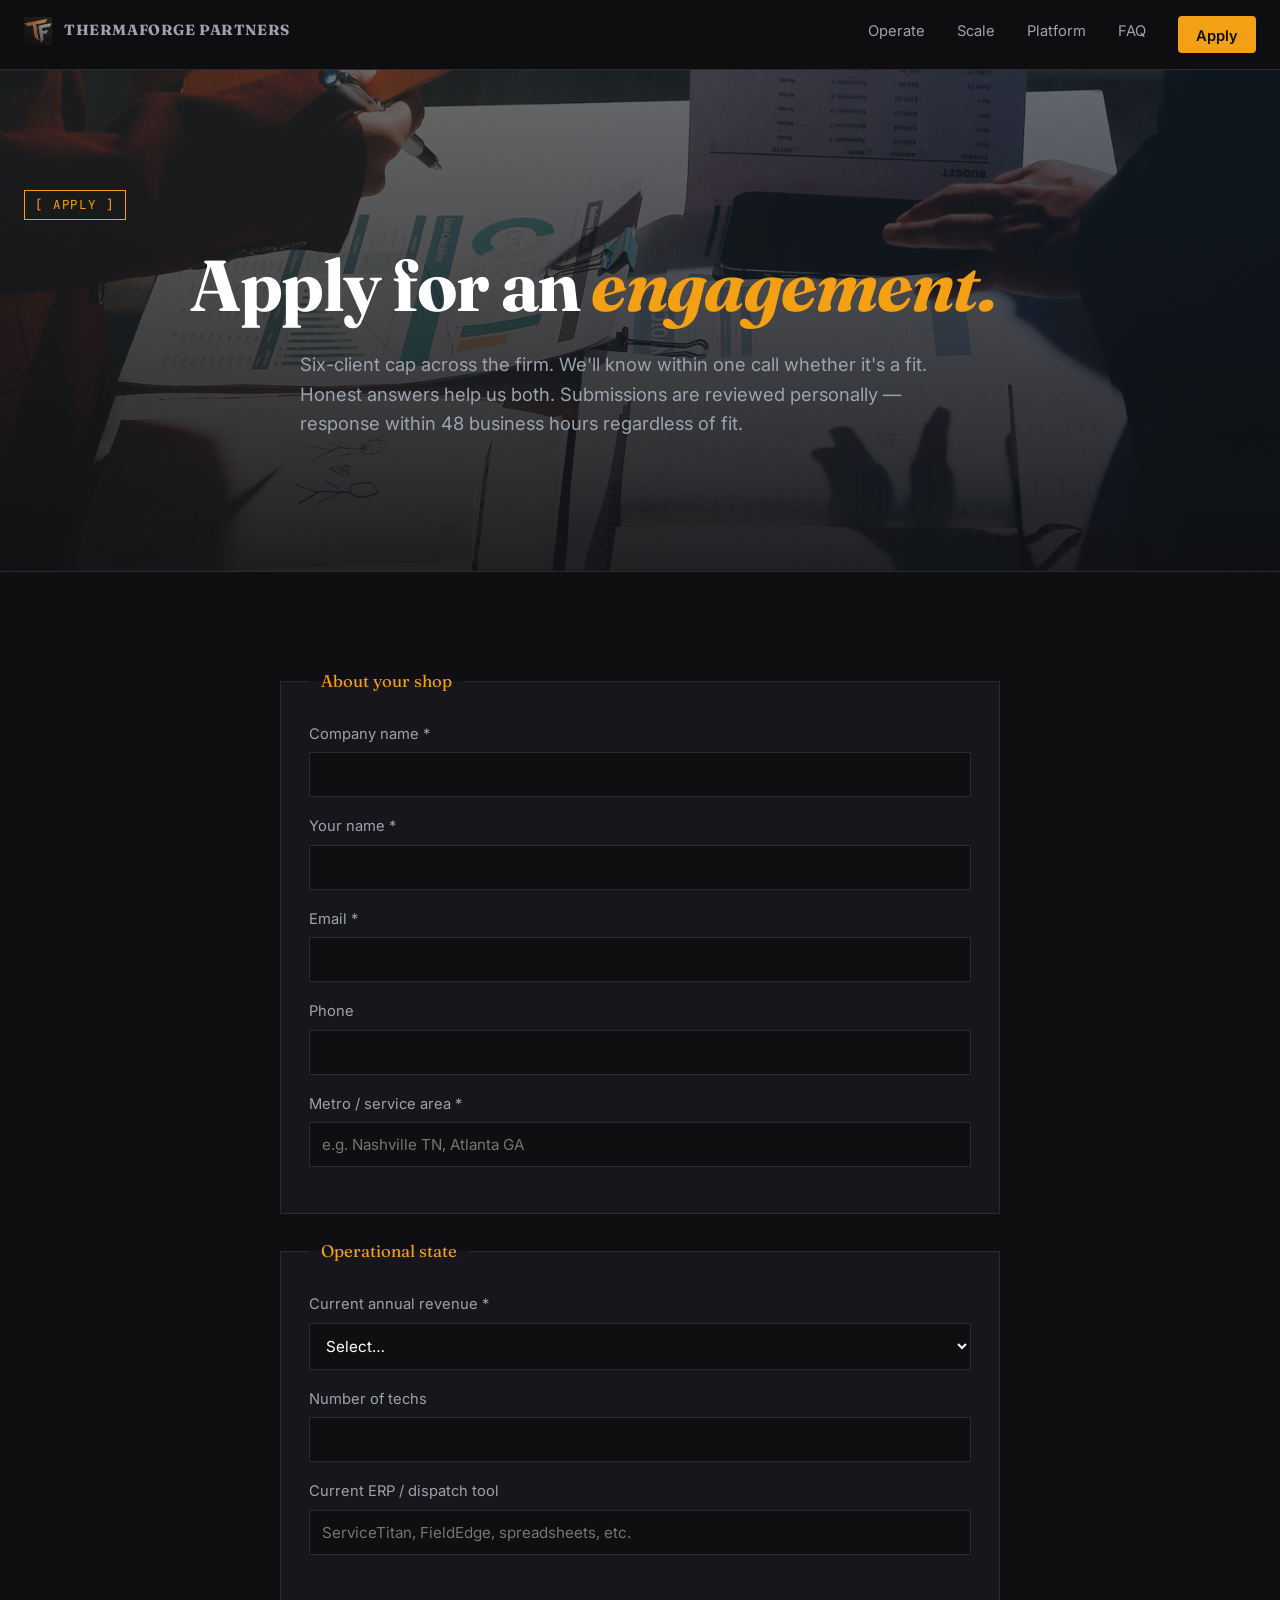
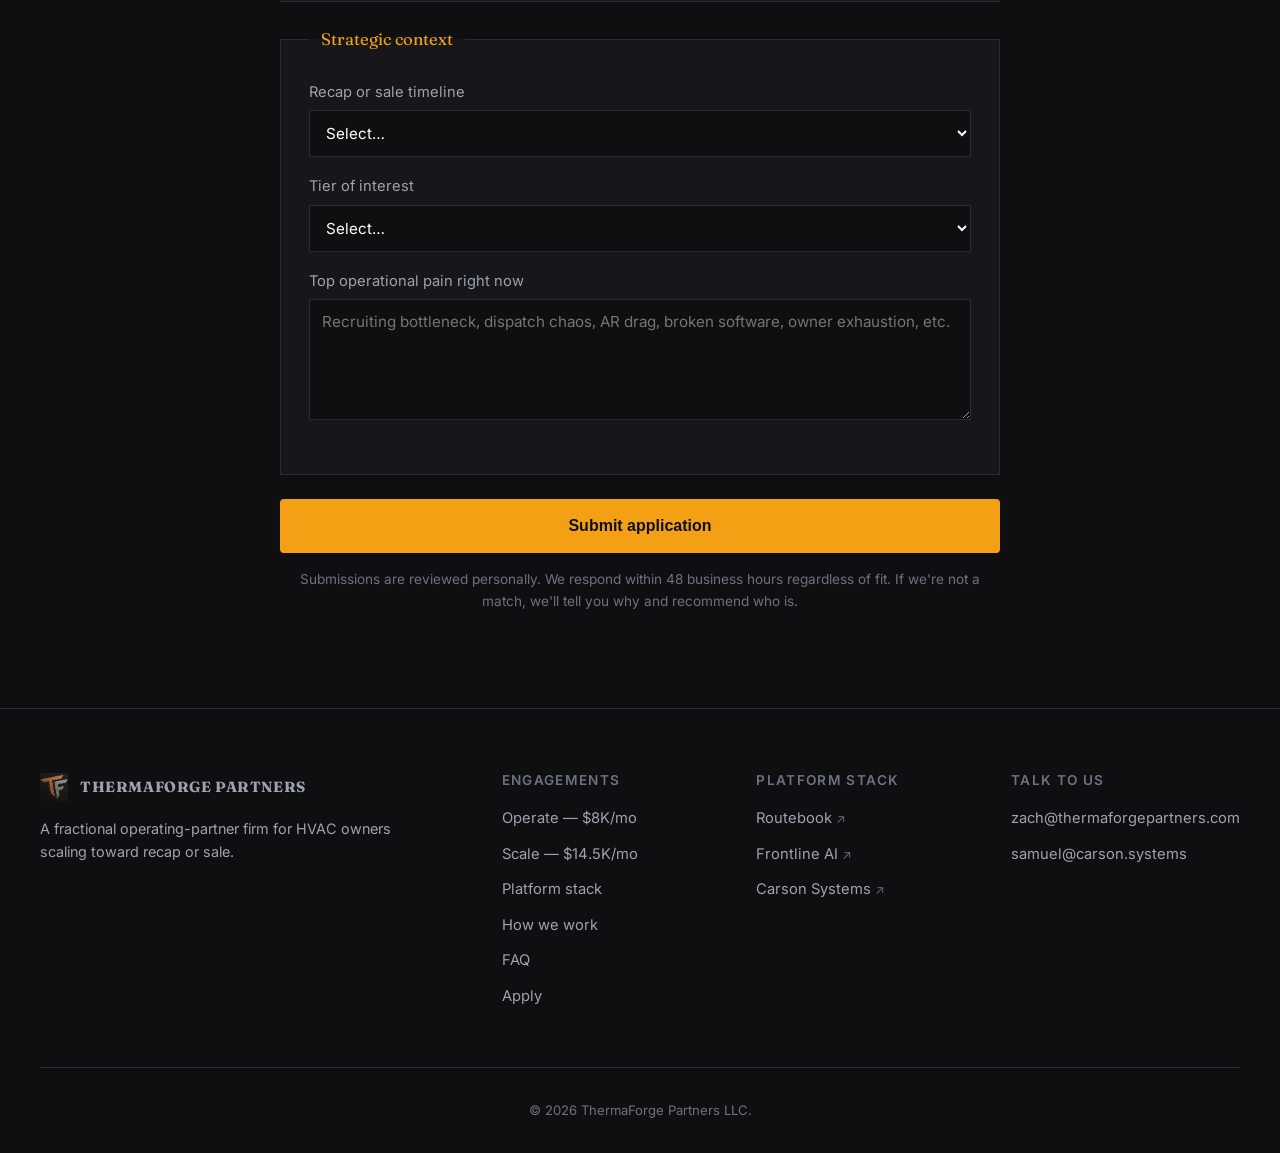
==== apply.html @ d718902b "thermaforge: full site rebuild — multi-page architecture, hero crossfade, qualification intake Conso" ====
<!DOCTYPE html>
<html lang="en">
<head>
<meta charset="UTF-8" />
<meta name="viewport" content="width=device-width, initial-scale=1.0" />
<title>Apply — ThermaForge Partners</title>
<meta name="description" content="Apply for a ThermaForge engagement. Six-client cap. Reviewed personally. Response within 48 business hours regardless of fit." />
<link rel="icon" href="/assets/tf-monogram.png" type="image/png" />
<link rel="preconnect" href="https://fonts.googleapis.com" />
<link rel="preconnect" href="https://fonts.gstatic.com" crossorigin />
<link rel="stylesheet" href="https://fonts.googleapis.com/css2?family=Fraunces:ital,wght@0,400;0,600;0,700;1,400;1,700&family=Inter:wght@400;500;600;700&family=JetBrains+Mono:wght@400;500&display=swap" />
<link rel="stylesheet" href="/styles.css" />
</head>
<body>

<nav class="tf-nav">
  <a href="/" class="tf-nav-logo"><img src="/assets/tf-monogram.png" alt="" /><span>THERMAFORGE PARTNERS</span></a>
  <a href="/operate">Operate</a>
  <a href="/scale">Scale</a>
  <a href="/platform">Platform</a>
  <a href="/#faq">FAQ</a>
  <a href="/apply" class="tf-nav-cta">Apply</a>
</nav>

<section class="tf-tier-hero" style="background-image: url('/assets/photos/timeline-financials.jpg');">
  <span class="tf-eyebrow">[ APPLY ]</span>
  <h1>Apply for an <em>engagement.</em></h1>
  <p class="tf-tier-subhead">
    Six-client cap across the firm. We'll know within one call whether it's a fit. Honest answers help us both. Submissions are reviewed personally — response within 48 business hours regardless of fit.
  </p>
</section>

<section class="tf-section">
  <div class="tf-container">

    <form name="engagement-application" method="POST" data-netlify="true" netlify-honeypot="bot-field" action="/thanks" class="tf-form">
      <input type="hidden" name="form-name" value="engagement-application" />
      <p class="hidden-honeypot"><label>Don't fill this out: <input name="bot-field" /></label></p>

      <fieldset>
        <legend>About your shop</legend>
        <label>Company name *
          <input type="text" name="company" required />
        </label>
        <label>Your name *
          <input type="text" name="name" required />
        </label>
        <label>Email *
          <input type="email" name="email" required />
        </label>
        <label>Phone
          <input type="tel" name="phone" />
        </label>
        <label>Metro / service area *
          <input type="text" name="metro" placeholder="e.g. Nashville TN, Atlanta GA" required />
        </label>
      </fieldset>

      <fieldset>
        <legend>Operational state</legend>
        <label>Current annual revenue *
          <select name="revenue" required>
            <option value="">Select…</option>
            <option>Under $3M</option>
            <option>$3M–$5M</option>
            <option>$5M–$10M</option>
            <option>$10M–$15M</option>
            <option>$15M–$25M</option>
            <option>$25M–$50M</option>
            <option>$50M+</option>
          </select>
        </label>
        <label>Number of techs
          <input type="number" name="techs" min="0" />
        </label>
        <label>Current ERP / dispatch tool
          <input type="text" name="current_erp" placeholder="ServiceTitan, FieldEdge, spreadsheets, etc." />
        </label>
      </fieldset>

      <fieldset>
        <legend>Strategic context</legend>
        <label>Recap or sale timeline
          <select name="recap_timeline">
            <option value="">Select…</option>
            <option>Actively in process</option>
            <option>Within 12 months</option>
            <option>12–24 months</option>
            <option>24–48 months</option>
            <option>48+ months / no plan</option>
            <option>Not considering</option>
          </select>
        </label>
        <label>Tier of interest
          <select name="tier">
            <option value="">Select…</option>
            <option>Operate ($8K/mo)</option>
            <option>Scale ($14.5K/mo)</option>
            <option>Not sure yet</option>
          </select>
        </label>
        <label>Top operational pain right now
          <textarea name="pain" rows="5" placeholder="Recruiting bottleneck, dispatch chaos, AR drag, broken software, owner exhaustion, etc."></textarea>
        </label>
      </fieldset>

      <button type="submit" class="tf-btn-primary">Submit application</button>
      <p class="form-disclaimer">
        Submissions are reviewed personally. We respond within 48 business hours regardless of fit. If we're not a match, we'll tell you why and recommend who is.
      </p>
    </form>

  </div>
</section>

<footer class="tf-footer">
  <div class="tf-footer-grid">
    <div class="tf-footer-brand">
      <a href="/" class="tf-nav-logo"><img src="/assets/tf-monogram.png" alt="" /><span>THERMAFORGE PARTNERS</span></a>
      <p>A fractional operating-partner firm for HVAC owners scaling toward recap or sale.</p>
    </div>
    <div>
      <h4>Engagements</h4>
      <ul>
        <li><a href="/operate">Operate — $8K/mo</a></li>
        <li><a href="/scale">Scale — $14.5K/mo</a></li>
        <li><a href="/platform">Platform stack</a></li>
        <li><a href="/#how-we-work">How we work</a></li>
        <li><a href="/#faq">FAQ</a></li>
        <li><a href="/apply">Apply</a></li>
      </ul>
    </div>
    <div>
      <h4>Platform stack</h4>
      <ul>
        <li><a href="https://runroutebook.com" target="_blank" rel="noopener">Routebook<span class="ext-link-arrow">↗</span></a></li>
        <li><a href="https://frontline.carson.systems" target="_blank" rel="noopener">Frontline AI<span class="ext-link-arrow">↗</span></a></li>
        <li><a href="https://carson.systems" target="_blank" rel="noopener">Carson Systems<span class="ext-link-arrow">↗</span></a></li>
      </ul>
    </div>
    <div>
      <h4>Talk to us</h4>
      <ul>
        <li><a href="mailto:zach@thermaforgepartners.com">zach@thermaforgepartners.com</a></li>
        <li><a href="mailto:samuel@carson.systems">samuel@carson.systems</a></li>
      </ul>
    </div>
  </div>
  <div class="tf-footer-bottom">© 2026 ThermaForge Partners LLC.</div>
</footer>

<script>
  (function(){
    const path = window.location.pathname.replace(/\/$/, '') || '/';
    document.querySelectorAll('.tf-nav a').forEach(a => {
      const href = a.getAttribute('href');
      if (href === path) a.classList.add('active');
    });
  })();
</script>

</body>
</html>
---- styles.css ----
/* THERMAFORGE PARTNERS — site stylesheet */
:root {
  --tf-orange: #F4A015;
  --tf-orange-bright: #FFB52A;
  --tf-ember: #8B2500;
  --tf-bg: #0F0F12;
  --tf-bg-alt: #16161B;
  --tf-bg-card: #1A1A20;
  --tf-border: #2A2A30;
  --tf-text: #FFFFFF;
  --tf-text-muted: #9CA3AF;
  --tf-text-dim: #6B7280;
}

* { box-sizing: border-box; margin: 0; padding: 0; }

html { scroll-behavior: smooth; }

body {
  background: var(--tf-bg);
  color: var(--tf-text);
  font-family: 'Inter', -apple-system, BlinkMacSystemFont, system-ui, sans-serif;
  font-size: 16px;
  line-height: 1.6;
  -webkit-font-smoothing: antialiased;
  -moz-osx-font-smoothing: grayscale;
}

a { color: inherit; text-decoration: none; transition: color 0.15s ease; }
a:hover { color: var(--tf-orange); }

img { max-width: 100%; display: block; }

h1, h2, h3, h4 {
  font-family: 'Fraunces', Georgia, serif;
  font-weight: 700;
  line-height: 1.15;
  letter-spacing: -0.02em;
}

h1 { font-size: clamp(2.4rem, 6vw, 4.5rem); }
h2 { font-size: clamp(1.8rem, 4vw, 2.8rem); margin-bottom: 1.5rem; }
h3 { font-size: 1.35rem; margin-bottom: 0.75rem; }
h4 { font-size: 1.1rem; margin-bottom: 0.5rem; font-family: 'Inter', sans-serif; font-weight: 600; }

p { color: var(--tf-text-muted); }
p + p { margin-top: 1rem; }

em { font-style: italic; color: var(--tf-orange); }

/* === LAYOUT === */
.tf-container { max-width: 1200px; margin: 0 auto; padding: 0 24px; }
.tf-section { padding: 96px 0; }

@media (max-width: 768px) {
  .tf-section { padding: 64px 0; }
  .tf-container { padding: 0 20px; }
}

/* === NAV === */
.tf-nav {
  position: sticky; top: 0; z-index: 100;
  background: rgba(15, 15, 18, 0.85);
  backdrop-filter: blur(12px);
  border-bottom: 1px solid var(--tf-border);
  padding: 16px 24px;
  display: flex; align-items: center; gap: 32px;
}

.tf-nav-logo {
  display: flex; align-items: center; gap: 12px;
  font-family: 'Fraunces', serif; font-weight: 700;
  font-size: 0.95rem; letter-spacing: 0.04em;
  margin-right: auto;
}
.tf-nav-logo img { width: 28px; height: 28px; }
.tf-nav-logo:hover { color: var(--tf-orange); }

.tf-nav a {
  font-size: 0.92rem; color: var(--tf-text-muted);
  padding-bottom: 4px; border-bottom: 2px solid transparent;
}
.tf-nav a:hover { color: var(--tf-text); }
.tf-nav a.active { color: var(--tf-orange); border-bottom-color: var(--tf-orange); }

.tf-nav-cta {
  background: var(--tf-orange); color: var(--tf-bg) !important;
  padding: 9px 18px; border-radius: 4px; font-weight: 600;
  border-bottom: none !important;
}
.tf-nav-cta:hover { background: var(--tf-orange-bright); color: var(--tf-bg) !important; }

@media (max-width: 768px) {
  .tf-nav { gap: 12px; padding: 14px 16px; flex-wrap: wrap; }
  .tf-nav-logo span { font-size: 0.8rem; }
  .tf-nav a:not(.tf-nav-cta) { font-size: 0.82rem; }
}

/* === BUTTONS === */
.tf-btn-primary {
  display: inline-block;
  background: var(--tf-orange); color: var(--tf-bg) !important;
  padding: 14px 28px; font-weight: 600; font-size: 0.95rem;
  border-radius: 4px; transition: all 0.2s ease;
  border: 2px solid var(--tf-orange);
}
.tf-btn-primary:hover { background: var(--tf-orange-bright); border-color: var(--tf-orange-bright); transform: translateY(-1px); }

.tf-btn-secondary {
  display: inline-block;
  background: transparent; color: var(--tf-text) !important;
  padding: 14px 28px; font-weight: 600; font-size: 0.95rem;
  border: 2px solid var(--tf-border); border-radius: 4px;
  transition: all 0.2s ease;
}
.tf-btn-secondary:hover { border-color: var(--tf-orange); color: var(--tf-orange) !important; }

/* === HERO (homepage crossfade) === */
.tf-hero {
  position: relative; overflow: hidden;
  min-height: 92vh;
  display: flex; align-items: center;
}
.tf-hero-bg { position: absolute; inset: 0; z-index: 1; }
.tf-hero-slide {
  position: absolute; inset: 0;
  background-size: cover; background-position: center;
  opacity: 0; animation: tfHeroFade 18s infinite;
  transform: scale(1.05);
  animation-fill-mode: both;
}
.tf-hero-slide:nth-child(1) { animation-delay: 0s; }
.tf-hero-slide:nth-child(2) { animation-delay: 6s; }
.tf-hero-slide:nth-child(3) { animation-delay: 12s; }
@keyframes tfHeroFade {
  0%, 5%   { opacity: 0; transform: scale(1.08); }
  8%, 33%  { opacity: 1; transform: scale(1.02); }
  36%, 100% { opacity: 0; transform: scale(1.0); }
}
.tf-hero-overlay {
  position: absolute; inset: 0; z-index: 2;
  background: linear-gradient(180deg,
    rgba(15,15,18,0.55) 0%,
    rgba(15,15,18,0.78) 50%,
    rgba(15,15,18,0.95) 100%);
}
.tf-hero-content { position: relative; z-index: 3; max-width: 900px; padding: 0 24px; margin: 0 auto; width: 100%; }

.tf-eyebrow {
  display: inline-block;
  font-family: 'JetBrains Mono', 'Courier New', monospace;
  font-size: 0.78rem; letter-spacing: 0.15em;
  color: var(--tf-orange); margin-bottom: 24px;
  padding: 4px 10px; border: 1px solid var(--tf-orange);
}

.tf-hero h1 { margin-bottom: 24px; }
.tf-hero h1 em { color: var(--tf-orange); font-style: italic; }
.tf-hero-sub { font-size: 1.15rem; max-width: 680px; margin-bottom: 36px; color: var(--tf-text-muted); }

.tf-hero-ctas { display: flex; gap: 16px; flex-wrap: wrap; }

@media (prefers-reduced-motion: reduce) {
  .tf-hero-slide { animation: none; opacity: 1; transform: none; }
  .tf-hero-slide:nth-child(2), .tf-hero-slide:nth-child(3) { display: none; }
}

/* === TIER PAGE HERO (static bg) === */
.tf-tier-hero {
  position: relative; padding: 120px 24px 96px;
  background-size: cover; background-position: center;
  border-bottom: 1px solid var(--tf-border);
}
.tf-tier-hero::before {
  content: ''; position: absolute; inset: 0;
  background: linear-gradient(180deg, rgba(15,15,18,0.6) 0%, rgba(15,15,18,0.92) 100%);
}
.tf-tier-hero > * { position: relative; z-index: 2; max-width: 900px; margin-left: auto; margin-right: auto; }
.tf-tier-hero h1 { margin-bottom: 24px; }
.tf-tier-subhead { font-size: 1.15rem; max-width: 680px; margin-bottom: 36px; color: var(--tf-text-muted); }

/* === SECTION HEADERS === */
.tf-section-head {
  font-family: 'JetBrains Mono', monospace;
  font-size: 0.78rem; letter-spacing: 0.15em;
  color: var(--tf-orange); margin-bottom: 12px;
  text-transform: uppercase;
}

/* === DETAIL GRID === */
.tf-detail-grid {
  display: grid; grid-template-columns: repeat(auto-fit, minmax(320px, 1fr));
  gap: 32px; margin-top: 48px;
}
.tf-detail-block {
  background: var(--tf-bg-alt);
  border: 1px solid var(--tf-border);
  padding: 32px;
  position: relative;
  transition: all 0.25s ease;
}
.tf-detail-block:hover { border-color: var(--tf-orange); transform: translateY(-2px); }
.tf-block-num {
  display: block;
  font-family: 'JetBrains Mono', monospace;
  font-size: 0.85rem; color: var(--tf-orange);
  margin-bottom: 16px; letter-spacing: 0.1em;
}
.tf-detail-block h3 { color: var(--tf-text); margin-bottom: 12px; }

/* === WHO WE ARE (homepage partners) === */
.tf-partners-grid {
  display: grid; grid-template-columns: repeat(auto-fit, minmax(380px, 1fr));
  gap: 32px; margin-top: 48px;
}
.tf-partner-card {
  background: var(--tf-bg-alt);
  border: 1px solid var(--tf-border);
  padding: 40px;
}
.tf-card-tag {
  font-family: 'JetBrains Mono', monospace;
  font-size: 0.78rem; letter-spacing: 0.12em;
  color: var(--tf-orange); margin-bottom: 16px;
  text-transform: uppercase;
}
.tf-partner-card h3 {
  font-family: 'Fraunces', serif;
  font-size: 1.8rem; margin-bottom: 16px;
}
.tf-partner-card .tf-credibility {
  font-style: italic; color: var(--tf-text); margin-bottom: 20px;
  padding-bottom: 20px; border-bottom: 1px solid var(--tf-border);
}

/* === PLATFORM STACK CARDS === */
.tf-platform-grid {
  display: grid; grid-template-columns: repeat(auto-fit, minmax(320px, 1fr));
  gap: 24px; margin-top: 48px;
}
.tf-platform-card {
  background: var(--tf-bg-alt);
  border: 1px solid var(--tf-border);
  padding: 28px;
  position: relative;
  display: flex; flex-direction: column;
}
.tf-platform-card .tf-tier-badge {
  display: inline-block;
  font-family: 'JetBrains Mono', monospace;
  font-size: 0.7rem; letter-spacing: 0.1em;
  padding: 4px 8px; border: 1px solid var(--tf-border);
  color: var(--tf-text-muted); margin-bottom: 16px;
  width: fit-content;
}
.tf-platform-card .tf-tier-badge.tf-scale-only { color: var(--tf-orange); border-color: var(--tf-orange); }
.tf-platform-card h3 { font-size: 1.25rem; }
.tf-platform-card .tf-producer-tag {
  font-size: 0.8rem; color: var(--tf-text-dim); margin-bottom: 12px;
}
.tf-platform-card .tf-card-body { flex: 1; margin-bottom: 16px; }
.tf-platform-card .tf-ext-link {
  font-size: 0.88rem; color: var(--tf-orange);
  border-top: 1px solid var(--tf-border); padding-top: 12px;
}
.tf-platform-card .tf-screenshot-placeholder {
  background: var(--tf-bg);
  border: 1px dashed var(--tf-border);
  padding: 32px 16px; margin: 16px 0;
  text-align: center; font-size: 0.82rem; color: var(--tf-text-dim);
  font-family: 'JetBrains Mono', monospace;
}

/* === PRICING TIERS === */
.tf-tiers-grid {
  display: grid; grid-template-columns: repeat(auto-fit, minmax(360px, 1fr));
  gap: 32px; margin-top: 48px;
}
.tf-tier-card {
  background: var(--tf-bg-alt);
  border: 1px solid var(--tf-border);
  padding: 40px; display: flex; flex-direction: column;
  transition: all 0.25s ease;
}
.tf-tier-card:hover { border-color: var(--tf-orange); }
.tf-tier-card.tf-tier-featured { border-color: var(--tf-orange); }
.tf-tier-tag {
  font-family: 'JetBrains Mono', monospace;
  font-size: 0.78rem; letter-spacing: 0.1em;
  color: var(--tf-orange); margin-bottom: 16px;
  text-transform: uppercase;
}
.tf-tier-card h3 {
  font-family: 'Fraunces', serif;
  font-size: 1.85rem; margin-bottom: 16px;
}
.tf-price {
  font-family: 'Fraunces', serif;
  font-size: 2.6rem; font-weight: 700;
  color: var(--tf-orange); line-height: 1;
}
.tf-price-suffix { font-size: 1rem; color: var(--tf-text-muted); margin-left: 4px; }
.tf-tier-meta {
  font-size: 0.85rem; color: var(--tf-text-dim);
  margin: 8px 0 24px; font-style: italic;
}
.tf-tier-card ul {
  list-style: none; margin: 24px 0;
  padding: 24px 0; border-top: 1px solid var(--tf-border);
}
.tf-tier-card li {
  padding-left: 28px; position: relative; margin-bottom: 12px;
  color: var(--tf-text-muted);
}
.tf-tier-card li::before {
  content: '→'; position: absolute; left: 0;
  color: var(--tf-orange); font-weight: 700;
}
.tf-best-fit {
  margin-top: auto; padding: 16px; background: var(--tf-bg);
  border-left: 3px solid var(--tf-orange);
  font-size: 0.88rem; color: var(--tf-text-muted);
}
.tf-best-fit strong { color: var(--tf-text); display: block; margin-bottom: 4px; }
.tf-tier-card .tf-btn-primary { margin-top: 24px; width: 100%; text-align: center; }

/* === 90-DAY TIMELINE === */
.tf-timeline-vertical {
  margin-top: 48px;
  border-left: 2px solid var(--tf-border);
  padding-left: 32px;
  margin-left: 12px;
}
.tf-week {
  position: relative; padding-bottom: 32px;
}
.tf-week::before {
  content: ''; position: absolute; left: -41px; top: 6px;
  width: 16px; height: 16px;
  background: var(--tf-orange); border-radius: 50%;
  box-shadow: 0 0 0 4px var(--tf-bg);
}
.tf-week-label {
  display: inline-block;
  font-family: 'JetBrains Mono', monospace;
  font-size: 0.82rem; color: var(--tf-orange);
  letter-spacing: 0.1em; margin-bottom: 8px;
}
.tf-week h4 { color: var(--tf-text); }

/* === PULL QUOTE === */
.tf-pullquote {
  padding: 96px 24px;
  background-size: cover; background-position: center;
  position: relative;
  text-align: center;
}
.tf-pullquote blockquote {
  font-family: 'Fraunces', serif;
  font-style: italic;
  font-size: clamp(1.4rem, 3vw, 2.2rem);
  line-height: 1.4;
  max-width: 880px; margin: 0 auto;
  color: var(--tf-text);
  position: relative;
}
.tf-pullquote blockquote::before {
  content: '"'; position: absolute; top: -40px; left: -10px;
  font-size: 6rem; color: var(--tf-orange); opacity: 0.4;
  line-height: 1;
}

/* === COMPARISON TABLE === */
.tf-comparison-table {
  width: 100%; margin-top: 32px;
  border-collapse: collapse;
  font-size: 0.92rem;
}
.tf-comparison-table th, .tf-comparison-table td {
  padding: 14px 12px; text-align: left;
  border-bottom: 1px solid var(--tf-border);
}
.tf-comparison-table th {
  font-family: 'JetBrains Mono', monospace;
  font-size: 0.78rem; letter-spacing: 0.06em;
  color: var(--tf-text-muted); text-transform: uppercase;
  font-weight: 500;
}
.tf-comparison-table th:nth-child(2) {
  color: var(--tf-orange); border-bottom-color: var(--tf-orange);
}
.tf-comparison-table td:nth-child(2) {
  background: rgba(244, 160, 21, 0.04);
  color: var(--tf-text); font-weight: 500;
}
.tf-comparison-table td:first-child { color: var(--tf-text); font-weight: 500; }

@media (max-width: 768px) {
  .tf-comparison-table { font-size: 0.82rem; }
  .tf-comparison-table th, .tf-comparison-table td { padding: 10px 6px; }
}

/* === FAQ === */
.tf-faq { max-width: 880px; margin: 0 auto; }
.tf-faq details {
  border-bottom: 1px solid var(--tf-border);
  padding: 20px 0;
  cursor: pointer;
}
.tf-faq summary {
  list-style: none; cursor: pointer;
  font-weight: 500; font-size: 1.05rem;
  padding-right: 32px; position: relative;
}
.tf-faq summary::-webkit-details-marker { display: none; }
.tf-faq summary::after {
  content: '+'; position: absolute; right: 0; top: 50%;
  transform: translateY(-50%); font-size: 1.4rem;
  color: var(--tf-orange); transition: transform 0.2s ease;
}
.tf-faq details[open] summary::after { content: '−'; }
.tf-faq details > p { margin-top: 12px; color: var(--tf-text-muted); }
.tf-faq details > p + p { margin-top: 12px; }

/* === CTA SECTION === */
.tf-cta-section {
  text-align: center;
  padding: 96px 24px;
  background: var(--tf-bg-alt);
  border-top: 1px solid var(--tf-border);
}
.tf-cta-section h2 { margin-bottom: 24px; }
.tf-cta-section p { max-width: 600px; margin: 0 auto 36px; font-size: 1.1rem; }
.tf-cta-buttons { display: flex; gap: 16px; justify-content: center; flex-wrap: wrap; }

/* === FORM === */
.tf-form { max-width: 720px; margin: 0 auto; }
.tf-form fieldset {
  border: 1px solid var(--tf-border);
  padding: 28px; margin-bottom: 24px;
  background: var(--tf-bg-alt);
}
.tf-form legend {
  font-family: 'Fraunces', serif;
  color: var(--tf-orange);
  padding: 0 12px; font-size: 1.05rem;
}
.tf-form label {
  display: block; margin-bottom: 18px;
  font-size: 0.92rem; color: var(--tf-text-muted);
}
.tf-form input, .tf-form select, .tf-form textarea {
  width: 100%; background: var(--tf-bg);
  border: 1px solid var(--tf-border);
  color: var(--tf-text);
  padding: 12px; margin-top: 6px;
  font-family: inherit; font-size: 0.95rem;
  transition: border-color 0.15s ease;
}
.tf-form input:focus, .tf-form select:focus, .tf-form textarea:focus {
  border-color: var(--tf-orange); outline: none;
}
.tf-form textarea { resize: vertical; min-height: 100px; }
.tf-form button[type="submit"] { width: 100%; padding: 16px; font-size: 1rem; }
.form-disclaimer {
  font-size: 0.85rem; color: var(--tf-text-dim);
  margin-top: 16px; text-align: center;
}
.hidden-honeypot { display: none !important; }

/* === FOOTER === */
.tf-footer {
  background: var(--tf-bg);
  border-top: 1px solid var(--tf-border);
  padding: 64px 24px 32px;
  margin-top: 0;
}
.tf-footer-grid {
  max-width: 1200px; margin: 0 auto;
  display: grid;
  grid-template-columns: 2fr 1fr 1fr 1fr;
  gap: 48px; padding-bottom: 48px;
  border-bottom: 1px solid var(--tf-border);
}
.tf-footer-brand { max-width: 360px; }
.tf-footer-brand .tf-nav-logo { margin-bottom: 16px; }
.tf-footer-brand p { font-size: 0.9rem; }
.tf-footer h4 {
  font-family: 'Inter', sans-serif;
  font-size: 0.85rem; letter-spacing: 0.1em;
  color: var(--tf-text-dim); text-transform: uppercase;
  margin-bottom: 16px;
}
.tf-footer ul { list-style: none; }
.tf-footer li { margin-bottom: 10px; }
.tf-footer a { font-size: 0.92rem; color: var(--tf-text-muted); }
.tf-footer a:hover { color: var(--tf-orange); }
.ext-link-arrow {
  display: inline-block; margin-left: 4px; font-size: 0.85em;
  opacity: 0.6; transition: opacity 0.2s ease, transform 0.2s ease;
}
a:hover .ext-link-arrow { opacity: 1; transform: translate(2px, -2px); }

.tf-footer-bottom {
  max-width: 1200px; margin: 32px auto 0;
  font-size: 0.82rem; color: var(--tf-text-dim);
  text-align: center;
}

@media (max-width: 768px) {
  .tf-footer-grid { grid-template-columns: 1fr; gap: 32px; }
}

/* === DIVIDER === */
.tf-divider {
  height: 1px; background: var(--tf-border);
  max-width: 1200px; margin: 0 auto;
}
.tf-divider-orange {
  height: 2px;
  background: linear-gradient(90deg, transparent, var(--tf-orange), transparent);
  margin: 0 auto;
}
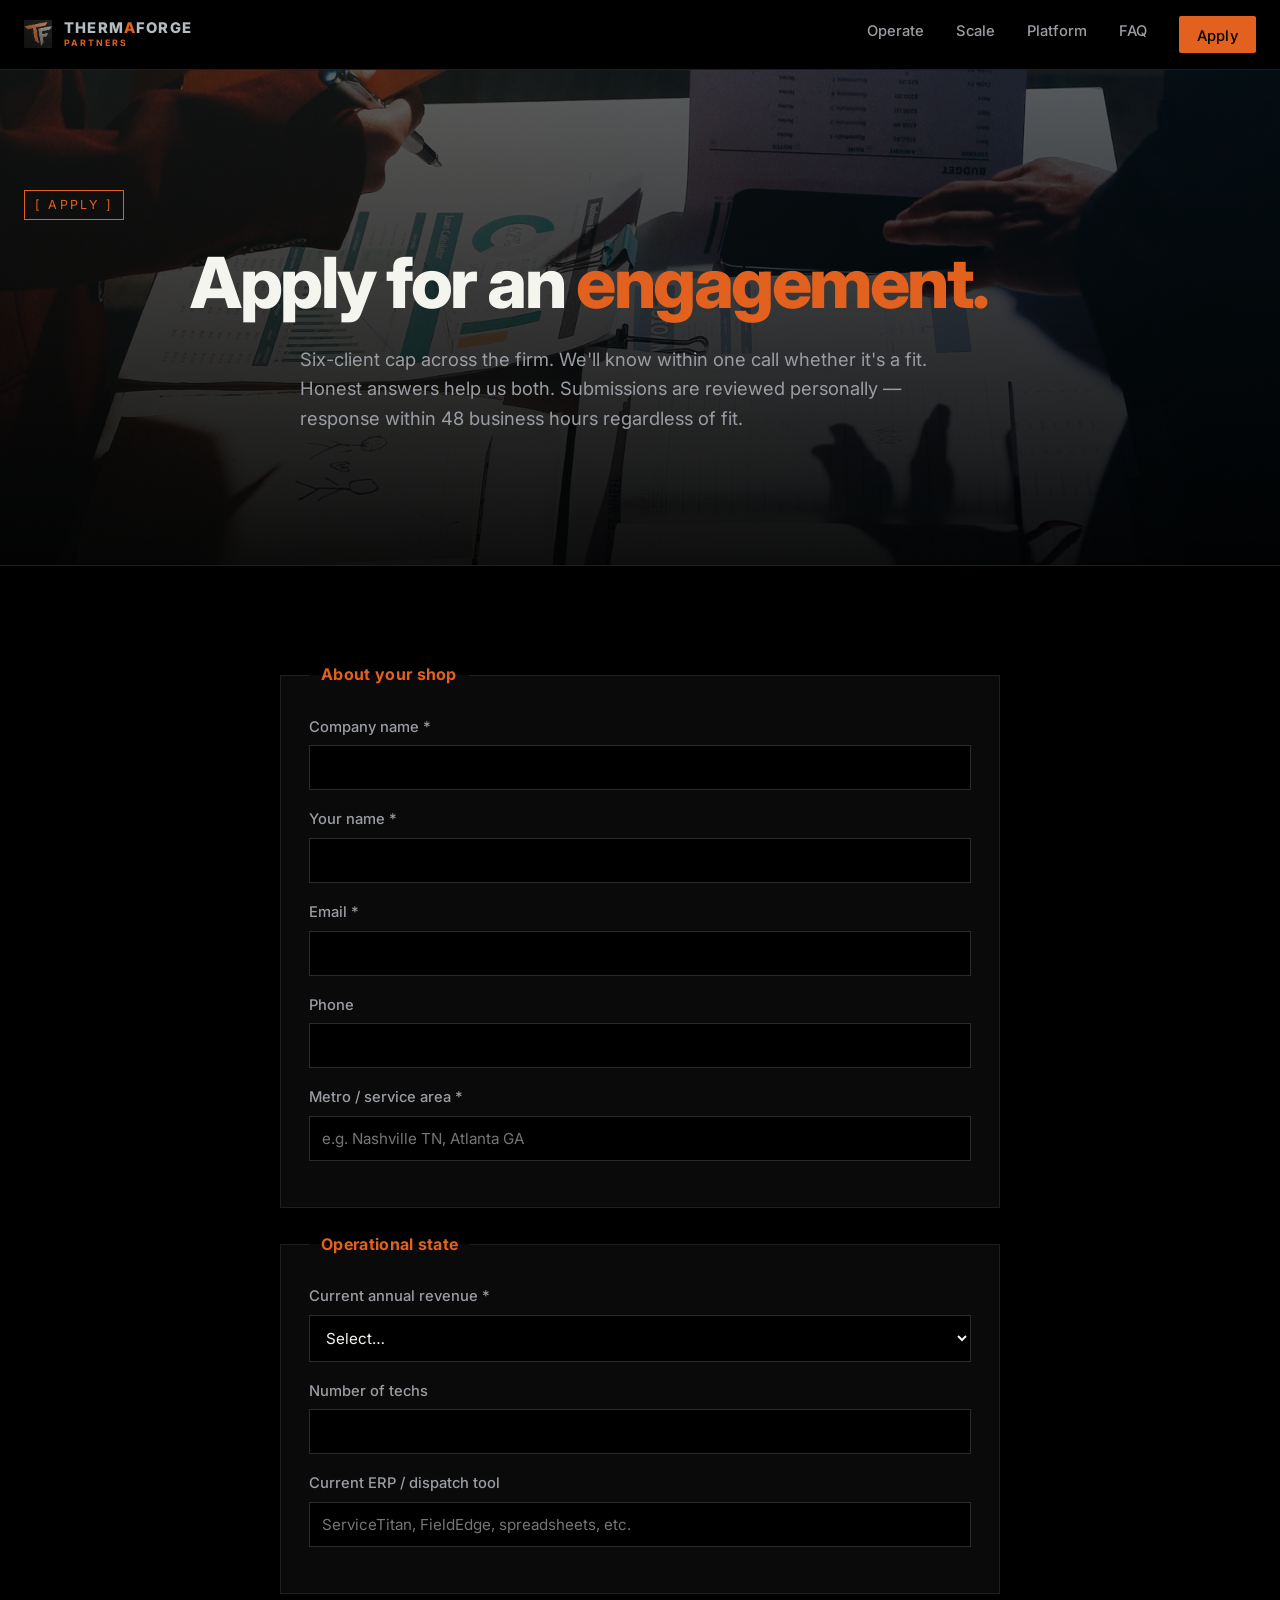
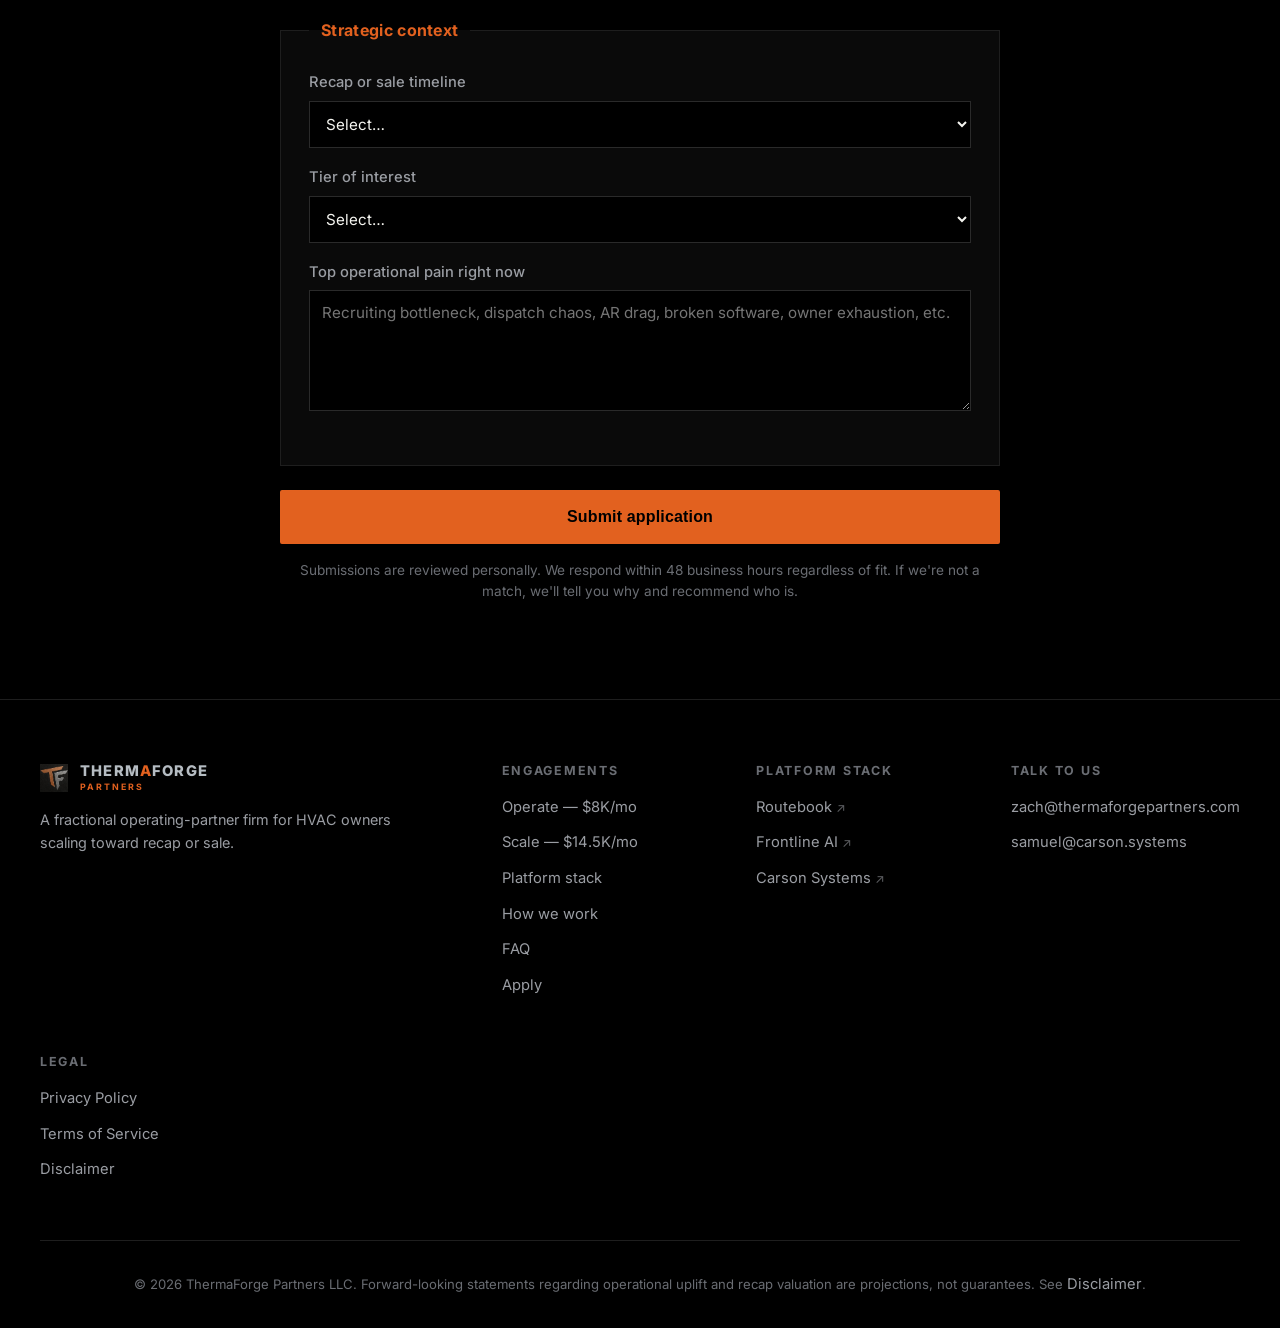
==== commit d3fe9123: "thermaforge: hero crossfade + multi-page architecture (operate/scale/platform/apply/thanks) + Zach c" ====
--- a/apply.html
+++ b/apply.html
@@ -8,13 +8,14 @@
 <link rel="icon" href="/assets/tf-monogram.png" type="image/png" />
 <link rel="preconnect" href="https://fonts.googleapis.com" />
 <link rel="preconnect" href="https://fonts.gstatic.com" crossorigin />
-<link rel="stylesheet" href="https://fonts.googleapis.com/css2?family=Fraunces:ital,wght@0,400;0,600;0,700;1,400;1,700&family=Inter:wght@400;500;600;700&family=JetBrains+Mono:wght@400;500&display=swap" />
+<link rel="stylesheet" href="https://fonts.googleapis.com/css2?family=Inter:wght@400;500;600;700;800&display=swap" />
 <link rel="stylesheet" href="/styles.css" />
+<link rel="canonical" href="https://thermaforgepartners.com/apply" />
 </head>
 <body>
 
 <nav class="tf-nav">
-  <a href="/" class="tf-nav-logo"><img src="/assets/tf-monogram.png" alt="" /><span>THERMAFORGE PARTNERS</span></a>
+  <a href="/" class="tf-nav-logo"><img src="/assets/tf-monogram.png" alt="" /><span class="tf-wordmark"><span class="tf-wordmark-main">THERM<span class="tf-a">A</span>FORGE</span><span class="tf-wordmark-sub">PARTNERS</span></span></a>
   <a href="/operate">Operate</a>
   <a href="/scale">Scale</a>
   <a href="/platform">Platform</a>
@@ -116,7 +117,7 @@
 <footer class="tf-footer">
   <div class="tf-footer-grid">
     <div class="tf-footer-brand">
-      <a href="/" class="tf-nav-logo"><img src="/assets/tf-monogram.png" alt="" /><span>THERMAFORGE PARTNERS</span></a>
+      <a href="/" class="tf-nav-logo"><img src="/assets/tf-monogram.png" alt="" /><span class="tf-wordmark"><span class="tf-wordmark-main">THERM<span class="tf-a">A</span>FORGE</span><span class="tf-wordmark-sub">PARTNERS</span></span></a>
       <p>A fractional operating-partner firm for HVAC owners scaling toward recap or sale.</p>
     </div>
     <div>
@@ -145,8 +146,16 @@
         <li><a href="mailto:samuel@carson.systems">samuel@carson.systems</a></li>
       </ul>
     </div>
+    <div>
+      <h4>Legal</h4>
+      <ul>
+        <li><a href="/privacy">Privacy Policy</a></li>
+        <li><a href="/terms">Terms of Service</a></li>
+        <li><a href="/disclaimer">Disclaimer</a></li>
+      </ul>
+    </div>
   </div>
-  <div class="tf-footer-bottom">© 2026 ThermaForge Partners LLC.</div>
+  <div class="tf-footer-bottom">© 2026 ThermaForge Partners LLC. Forward-looking statements regarding operational uplift and recap valuation are projections, not guarantees. See <a href="/disclaimer">Disclaimer</a>.</div>
 </footer>
 
 <script>
@@ -159,5 +168,6 @@
   })();
 </script>
 
+<script type="application/ld+json">{"@context":"https://schema.org","@type":"WebPage","name":"Apply for a ThermaForge engagement","description":"Six-client cap. Reviewed personally. Response within 48 business hours regardless of fit.","url":"https://thermaforgepartners.com/apply","mainEntity":{"@type":"ContactPoint","contactType":"Sales","email":"zach@thermaforgepartners.com","areaServed":"US"}}</script>
 </body>
 </html>
--- a/styles.css
+++ b/styles.css
@@ -1,19 +1,20 @@
-/* THERMAFORGE PARTNERS — site stylesheet */
+/* THERMAFORGE PARTNERS — site stylesheet (Zach's actual brand canon) */
 :root {
-  --tf-orange: #F4A015;
-  --tf-orange-bright: #FFB52A;
-  --tf-ember: #8B2500;
-  --tf-bg: #0F0F12;
-  --tf-bg-alt: #16161B;
-  --tf-bg-card: #1A1A20;
-  --tf-border: #2A2A30;
-  --tf-text: #FFFFFF;
-  --tf-text-muted: #9CA3AF;
-  --tf-text-dim: #6B7280;
+  --tf-copper: #E2611F;
+  --tf-copper-bright: #FF7438;
+  --tf-copper-deep: #C76D3C;
+  --tf-bg: #000000;
+  --tf-bg-alt: #0A0A0A;
+  --tf-bg-card: #111111;
+  --tf-border: #1E1E1E;
+  --tf-border-strong: #2A2A2A;
+  --tf-steel: #B5BCC2;
+  --tf-text: #F5F5F0;
+  --tf-text-muted: #9A9DA3;
+  --tf-text-dim: #6A6D73;
 }
 
 * { box-sizing: border-box; margin: 0; padding: 0; }
-
 html { scroll-behavior: smooth; }
 
 body {
@@ -27,28 +28,33 @@
 }
 
 a { color: inherit; text-decoration: none; transition: color 0.15s ease; }
-a:hover { color: var(--tf-orange); }
+a:hover { color: var(--tf-copper); }
 
 img { max-width: 100%; display: block; }
 
 h1, h2, h3, h4 {
-  font-family: 'Fraunces', Georgia, serif;
-  font-weight: 700;
-  line-height: 1.15;
-  letter-spacing: -0.02em;
-}
-
-h1 { font-size: clamp(2.4rem, 6vw, 4.5rem); }
-h2 { font-size: clamp(1.8rem, 4vw, 2.8rem); margin-bottom: 1.5rem; }
-h3 { font-size: 1.35rem; margin-bottom: 0.75rem; }
-h4 { font-size: 1.1rem; margin-bottom: 0.5rem; font-family: 'Inter', sans-serif; font-weight: 600; }
+  font-family: 'Inter', system-ui, sans-serif;
+  font-weight: 800;
+  line-height: 1.1;
+  letter-spacing: -0.025em;
+  color: var(--tf-text);
+}
+
+h1 { font-size: clamp(2.4rem, 6vw, 4.4rem); letter-spacing: -0.035em; }
+h2 { font-size: clamp(1.8rem, 4vw, 2.6rem); margin-bottom: 1.5rem; letter-spacing: -0.028em; }
+h3 { font-size: 1.35rem; margin-bottom: 0.75rem; font-weight: 700; }
+h4 { font-size: 1.05rem; margin-bottom: 0.5rem; font-weight: 600; letter-spacing: -0.01em; }
 
 p { color: var(--tf-text-muted); }
 p + p { margin-top: 1rem; }
 
-em { font-style: italic; color: var(--tf-orange); }
-
-/* === LAYOUT === */
+/* NO ITALICS. Emphasis = copper + weight, never italic. */
+em, i {
+  font-style: normal;
+  color: var(--tf-copper);
+  font-weight: 800;
+}
+
 .tf-container { max-width: 1200px; margin: 0 auto; padding: 0 24px; }
 .tf-section { padding: 96px 0; }
 
@@ -60,62 +66,75 @@
 /* === NAV === */
 .tf-nav {
   position: sticky; top: 0; z-index: 100;
-  background: rgba(15, 15, 18, 0.85);
+  background: rgba(0, 0, 0, 0.88);
   backdrop-filter: blur(12px);
   border-bottom: 1px solid var(--tf-border);
   padding: 16px 24px;
   display: flex; align-items: center; gap: 32px;
 }
 
-.tf-nav-logo {
-  display: flex; align-items: center; gap: 12px;
-  font-family: 'Fraunces', serif; font-weight: 700;
-  font-size: 0.95rem; letter-spacing: 0.04em;
-  margin-right: auto;
-}
+.tf-nav-logo { display: flex; align-items: center; gap: 12px; margin-right: auto; }
 .tf-nav-logo img { width: 28px; height: 28px; }
-.tf-nav-logo:hover { color: var(--tf-orange); }
-
-.tf-nav a {
+.tf-wordmark { display: flex; flex-direction: column; line-height: 1; }
+.tf-wordmark-main {
+  font-family: 'Inter', sans-serif;
+  font-weight: 800; letter-spacing: 0.08em;
+  font-size: 0.92rem;
+  color: var(--tf-steel);
+}
+.tf-wordmark-main .tf-a { color: var(--tf-copper); }
+.tf-wordmark-sub {
+  font-family: 'Inter', sans-serif;
+  font-weight: 700; letter-spacing: 0.22em;
+  font-size: 0.55rem;
+  color: var(--tf-copper);
+  margin-top: 4px;
+}
+
+.tf-nav a:not(.tf-nav-logo) {
   font-size: 0.92rem; color: var(--tf-text-muted);
   padding-bottom: 4px; border-bottom: 2px solid transparent;
+  font-weight: 500;
 }
 .tf-nav a:hover { color: var(--tf-text); }
-.tf-nav a.active { color: var(--tf-orange); border-bottom-color: var(--tf-orange); }
+.tf-nav a.active { color: var(--tf-copper); border-bottom-color: var(--tf-copper); }
 
 .tf-nav-cta {
-  background: var(--tf-orange); color: var(--tf-bg) !important;
-  padding: 9px 18px; border-radius: 4px; font-weight: 600;
+  background: var(--tf-copper); color: var(--tf-bg) !important;
+  padding: 9px 18px; border-radius: 2px; font-weight: 700;
   border-bottom: none !important;
-}
-.tf-nav-cta:hover { background: var(--tf-orange-bright); color: var(--tf-bg) !important; }
+  letter-spacing: 0.02em;
+}
+.tf-nav-cta:hover { background: var(--tf-copper-bright); color: var(--tf-bg) !important; }
 
 @media (max-width: 768px) {
   .tf-nav { gap: 12px; padding: 14px 16px; flex-wrap: wrap; }
-  .tf-nav-logo span { font-size: 0.8rem; }
-  .tf-nav a:not(.tf-nav-cta) { font-size: 0.82rem; }
+  .tf-wordmark-main { font-size: 0.78rem; }
+  .tf-wordmark-sub { font-size: 0.48rem; }
+  .tf-nav a:not(.tf-nav-cta):not(.tf-nav-logo) { font-size: 0.82rem; }
 }
 
 /* === BUTTONS === */
 .tf-btn-primary {
   display: inline-block;
-  background: var(--tf-orange); color: var(--tf-bg) !important;
-  padding: 14px 28px; font-weight: 600; font-size: 0.95rem;
-  border-radius: 4px; transition: all 0.2s ease;
-  border: 2px solid var(--tf-orange);
-}
-.tf-btn-primary:hover { background: var(--tf-orange-bright); border-color: var(--tf-orange-bright); transform: translateY(-1px); }
+  background: var(--tf-copper); color: var(--tf-bg) !important;
+  padding: 14px 28px; font-weight: 700; font-size: 0.95rem;
+  border-radius: 2px; transition: all 0.2s ease;
+  border: 2px solid var(--tf-copper);
+  letter-spacing: 0.01em;
+}
+.tf-btn-primary:hover { background: var(--tf-copper-bright); border-color: var(--tf-copper-bright); transform: translateY(-1px); }
 
 .tf-btn-secondary {
   display: inline-block;
   background: transparent; color: var(--tf-text) !important;
   padding: 14px 28px; font-weight: 600; font-size: 0.95rem;
-  border: 2px solid var(--tf-border); border-radius: 4px;
+  border: 2px solid var(--tf-border-strong); border-radius: 2px;
   transition: all 0.2s ease;
 }
-.tf-btn-secondary:hover { border-color: var(--tf-orange); color: var(--tf-orange) !important; }
-
-/* === HERO (homepage crossfade) === */
+.tf-btn-secondary:hover { border-color: var(--tf-copper); color: var(--tf-copper) !important; }
+
+/* === HERO === */
 .tf-hero {
   position: relative; overflow: hidden;
   min-height: 92vh;
@@ -139,25 +158,20 @@
 }
 .tf-hero-overlay {
   position: absolute; inset: 0; z-index: 2;
-  background: linear-gradient(180deg,
-    rgba(15,15,18,0.55) 0%,
-    rgba(15,15,18,0.78) 50%,
-    rgba(15,15,18,0.95) 100%);
+  background: linear-gradient(180deg, rgba(0,0,0,0.55) 0%, rgba(0,0,0,0.78) 50%, rgba(0,0,0,0.96) 100%);
 }
 .tf-hero-content { position: relative; z-index: 3; max-width: 900px; padding: 0 24px; margin: 0 auto; width: 100%; }
 
 .tf-eyebrow {
   display: inline-block;
-  font-family: 'JetBrains Mono', 'Courier New', monospace;
-  font-size: 0.78rem; letter-spacing: 0.15em;
-  color: var(--tf-orange); margin-bottom: 24px;
-  padding: 4px 10px; border: 1px solid var(--tf-orange);
+  font-family: 'Inter', sans-serif;
+  font-size: 0.78rem; letter-spacing: 0.18em;
+  color: var(--tf-copper); margin-bottom: 24px;
+  padding: 4px 10px; border: 1px solid var(--tf-copper);
 }
 
 .tf-hero h1 { margin-bottom: 24px; }
-.tf-hero h1 em { color: var(--tf-orange); font-style: italic; }
 .tf-hero-sub { font-size: 1.15rem; max-width: 680px; margin-bottom: 36px; color: var(--tf-text-muted); }
-
 .tf-hero-ctas { display: flex; gap: 16px; flex-wrap: wrap; }
 
 @media (prefers-reduced-motion: reduce) {
@@ -165,7 +179,7 @@
   .tf-hero-slide:nth-child(2), .tf-hero-slide:nth-child(3) { display: none; }
 }
 
-/* === TIER PAGE HERO (static bg) === */
+/* === TIER PAGE HERO === */
 .tf-tier-hero {
   position: relative; padding: 120px 24px 96px;
   background-size: cover; background-position: center;
@@ -173,18 +187,18 @@
 }
 .tf-tier-hero::before {
   content: ''; position: absolute; inset: 0;
-  background: linear-gradient(180deg, rgba(15,15,18,0.6) 0%, rgba(15,15,18,0.92) 100%);
+  background: linear-gradient(180deg, rgba(0,0,0,0.62) 0%, rgba(0,0,0,0.94) 100%);
 }
 .tf-tier-hero > * { position: relative; z-index: 2; max-width: 900px; margin-left: auto; margin-right: auto; }
 .tf-tier-hero h1 { margin-bottom: 24px; }
 .tf-tier-subhead { font-size: 1.15rem; max-width: 680px; margin-bottom: 36px; color: var(--tf-text-muted); }
 
-/* === SECTION HEADERS === */
 .tf-section-head {
-  font-family: 'JetBrains Mono', monospace;
-  font-size: 0.78rem; letter-spacing: 0.15em;
-  color: var(--tf-orange); margin-bottom: 12px;
+  font-family: 'Inter', sans-serif;
+  font-size: 0.78rem; letter-spacing: 0.18em;
+  color: var(--tf-copper); margin-bottom: 12px;
   text-transform: uppercase;
+  display: block;
 }
 
 /* === DETAIL GRID === */
@@ -199,16 +213,16 @@
   position: relative;
   transition: all 0.25s ease;
 }
-.tf-detail-block:hover { border-color: var(--tf-orange); transform: translateY(-2px); }
+.tf-detail-block:hover { border-color: var(--tf-copper); transform: translateY(-2px); }
 .tf-block-num {
   display: block;
-  font-family: 'JetBrains Mono', monospace;
-  font-size: 0.85rem; color: var(--tf-orange);
+  font-family: 'Inter', sans-serif;
+  font-size: 0.85rem; color: var(--tf-copper);
   margin-bottom: 16px; letter-spacing: 0.1em;
 }
 .tf-detail-block h3 { color: var(--tf-text); margin-bottom: 12px; }
 
-/* === WHO WE ARE (homepage partners) === */
+/* === PARTNERS === */
 .tf-partners-grid {
   display: grid; grid-template-columns: repeat(auto-fit, minmax(380px, 1fr));
   gap: 32px; margin-top: 48px;
@@ -219,21 +233,22 @@
   padding: 40px;
 }
 .tf-card-tag {
-  font-family: 'JetBrains Mono', monospace;
-  font-size: 0.78rem; letter-spacing: 0.12em;
-  color: var(--tf-orange); margin-bottom: 16px;
+  font-family: 'Inter', sans-serif;
+  font-size: 0.78rem; letter-spacing: 0.14em;
+  color: var(--tf-copper); margin-bottom: 16px;
   text-transform: uppercase;
 }
 .tf-partner-card h3 {
-  font-family: 'Fraunces', serif;
-  font-size: 1.8rem; margin-bottom: 16px;
+  font-size: 1.85rem; margin-bottom: 16px;
+  font-weight: 800; letter-spacing: -0.025em;
 }
 .tf-partner-card .tf-credibility {
-  font-style: italic; color: var(--tf-text); margin-bottom: 20px;
+  color: var(--tf-text); margin-bottom: 20px;
   padding-bottom: 20px; border-bottom: 1px solid var(--tf-border);
-}
-
-/* === PLATFORM STACK CARDS === */
+  font-weight: 500;
+}
+
+/* === PLATFORM CARDS === */
 .tf-platform-grid {
   display: grid; grid-template-columns: repeat(auto-fit, minmax(320px, 1fr));
   gap: 24px; margin-top: 48px;
@@ -247,29 +262,184 @@
 }
 .tf-platform-card .tf-tier-badge {
   display: inline-block;
-  font-family: 'JetBrains Mono', monospace;
-  font-size: 0.7rem; letter-spacing: 0.1em;
-  padding: 4px 8px; border: 1px solid var(--tf-border);
+  font-family: 'Inter', sans-serif;
+  font-size: 0.7rem; letter-spacing: 0.12em;
+  padding: 4px 8px; border: 1px solid var(--tf-border-strong);
   color: var(--tf-text-muted); margin-bottom: 16px;
   width: fit-content;
 }
-.tf-platform-card .tf-tier-badge.tf-scale-only { color: var(--tf-orange); border-color: var(--tf-orange); }
+.tf-platform-card .tf-tier-badge.tf-scale-only { color: var(--tf-copper); border-color: var(--tf-copper); }
 .tf-platform-card h3 { font-size: 1.25rem; }
 .tf-platform-card .tf-producer-tag {
   font-size: 0.8rem; color: var(--tf-text-dim); margin-bottom: 12px;
 }
 .tf-platform-card .tf-card-body { flex: 1; margin-bottom: 16px; }
 .tf-platform-card .tf-ext-link {
-  font-size: 0.88rem; color: var(--tf-orange);
+  font-size: 0.88rem; color: var(--tf-copper);
   border-top: 1px solid var(--tf-border); padding-top: 12px;
 }
 .tf-platform-card .tf-screenshot-placeholder {
   background: var(--tf-bg);
-  border: 1px dashed var(--tf-border);
+  border: 1px dashed var(--tf-border-strong);
   padding: 32px 16px; margin: 16px 0;
   text-align: center; font-size: 0.82rem; color: var(--tf-text-dim);
-  font-family: 'JetBrains Mono', monospace;
-}
+  font-family: 'Inter', sans-serif;
+}
+
+/* === EXPANDABLE PLATFORM CARDS (progressive disclosure) === */
+:root { interpolate-size: allow-keywords; }
+
+.tf-platform-card-expand {
+  background: var(--tf-bg-alt);
+  border: 1px solid var(--tf-border);
+  position: relative;
+  transition: border-color 0.25s ease, background 0.25s ease;
+}
+.tf-platform-card-expand:hover { border-color: var(--tf-copper-dim, #8a4421); }
+.tf-platform-card-expand[open] { border-color: var(--tf-copper); }
+
+.tf-platform-card-summary {
+  padding: 28px;
+  cursor: pointer;
+  list-style: none;
+  display: block;
+  user-select: none;
+}
+.tf-platform-card-summary::-webkit-details-marker { display: none; }
+.tf-platform-card-summary::marker { display: none; }
+
+.tf-platform-card-summary .tf-tier-badge {
+  display: inline-block;
+  font-family: 'Inter', sans-serif;
+  font-size: 0.7rem; letter-spacing: 0.12em;
+  padding: 4px 8px; border: 1px solid var(--tf-border-strong);
+  color: var(--tf-text-muted); margin-bottom: 16px;
+  width: fit-content;
+}
+.tf-platform-card-summary .tf-tier-badge.tf-scale-only {
+  color: var(--tf-copper); border-color: var(--tf-copper);
+}
+.tf-platform-card-summary h3 {
+  font-size: 1.25rem;
+  margin-bottom: 8px;
+  display: flex; flex-wrap: wrap; align-items: baseline; gap: 8px;
+}
+.tf-platform-card-summary .tf-summary-tag {
+  font-family: 'Inter', sans-serif;
+  font-size: 0.7rem;
+  letter-spacing: 0.08em;
+  text-transform: uppercase;
+  color: var(--tf-text-dim);
+  font-weight: 400;
+}
+.tf-platform-card-summary .tf-card-tagline {
+  color: var(--tf-text-muted);
+  font-size: 0.95rem;
+  line-height: 1.5;
+  margin-bottom: 18px;
+}
+.tf-platform-card-summary .tf-expand-cue {
+  display: inline-flex; align-items: center; gap: 6px;
+  font-family: 'Inter', sans-serif;
+  font-size: 0.75rem;
+  letter-spacing: 0.1em;
+  text-transform: uppercase;
+  color: var(--tf-copper);
+  border-top: 1px solid var(--tf-border);
+  padding-top: 14px;
+  width: 100%;
+  transition: gap 0.2s ease;
+}
+.tf-platform-card-summary:hover .tf-expand-cue { gap: 10px; }
+.tf-cue-arrow {
+  display: inline-block;
+  transition: transform 0.3s ease;
+}
+.tf-platform-card-expand[open] .tf-cue-arrow { transform: rotate(90deg); }
+.tf-platform-card-expand[open] .tf-expand-cue::before { content: ""; }
+.tf-platform-card-expand[open] .tf-expand-cue {
+  color: var(--tf-text-dim);
+}
+
+/* gentle height transition (modern browsers) */
+.tf-platform-card-expand::details-content {
+  block-size: 0;
+  height: 0;
+  overflow: hidden;
+  opacity: 0;
+  transition: block-size 0.35s ease, height 0.35s ease, opacity 0.25s ease, content-visibility 0.35s allow-discrete;
+}
+.tf-platform-card-expand[open]::details-content {
+  block-size: auto;
+  height: auto;
+  opacity: 1;
+}
+
+.tf-platform-card-body {
+  padding: 0 28px 28px 28px;
+  border-top: 1px solid var(--tf-border);
+  margin-top: -1px;
+}
+.tf-platform-card-body h4 {
+  font-size: 0.78rem;
+  letter-spacing: 0.14em;
+  text-transform: uppercase;
+  color: var(--tf-copper);
+  font-family: 'Inter', sans-serif;
+  font-weight: 600;
+  margin-top: 24px;
+  margin-bottom: 10px;
+}
+.tf-platform-card-body p {
+  color: var(--tf-text-muted);
+  font-size: 0.95rem;
+  line-height: 1.65;
+  margin-bottom: 14px;
+}
+.tf-platform-card-body .tf-ext-link {
+  display: inline-block;
+  margin-top: 18px;
+  font-size: 0.88rem;
+  color: var(--tf-copper);
+  font-family: 'Inter', sans-serif;
+  letter-spacing: 0.06em;
+}
+
+/* === MOAT CALLOUT === */
+.tf-moat-callout {
+  background: linear-gradient(135deg, rgba(226,97,31,0.06) 0%, rgba(226,97,31,0.02) 100%);
+  border: 1px solid var(--tf-copper);
+  border-left: 3px solid var(--tf-copper);
+  padding: 24px;
+  margin: 28px 0 8px 0;
+  position: relative;
+}
+.tf-moat-callout .tf-moat-label {
+  display: block;
+  font-family: 'Inter', sans-serif;
+  font-size: 0.7rem;
+  letter-spacing: 0.18em;
+  color: var(--tf-copper);
+  font-weight: 700;
+  margin-bottom: 12px;
+}
+.tf-moat-callout h4 {
+  color: var(--tf-text);
+  font-family: 'Inter', sans-serif;
+  font-size: 1.05rem;
+  letter-spacing: 0;
+  text-transform: none;
+  font-weight: 600;
+  margin-top: 0;
+  margin-bottom: 12px;
+}
+.tf-moat-callout p {
+  color: var(--tf-text-muted);
+  font-size: 0.95rem;
+  line-height: 1.65;
+  margin-bottom: 12px;
+}
+.tf-moat-callout p:last-child { margin-bottom: 0; }
 
 /* === PRICING TIERS === */
 .tf-tiers-grid {
@@ -282,27 +452,27 @@
   padding: 40px; display: flex; flex-direction: column;
   transition: all 0.25s ease;
 }
-.tf-tier-card:hover { border-color: var(--tf-orange); }
-.tf-tier-card.tf-tier-featured { border-color: var(--tf-orange); }
+.tf-tier-card:hover { border-color: var(--tf-copper); }
+.tf-tier-card.tf-tier-featured { border-color: var(--tf-copper); }
 .tf-tier-tag {
-  font-family: 'JetBrains Mono', monospace;
-  font-size: 0.78rem; letter-spacing: 0.1em;
-  color: var(--tf-orange); margin-bottom: 16px;
+  font-family: 'Inter', sans-serif;
+  font-size: 0.78rem; letter-spacing: 0.14em;
+  color: var(--tf-copper); margin-bottom: 16px;
   text-transform: uppercase;
 }
 .tf-tier-card h3 {
-  font-family: 'Fraunces', serif;
-  font-size: 1.85rem; margin-bottom: 16px;
+  font-size: 1.95rem; margin-bottom: 16px;
+  font-weight: 800; letter-spacing: -0.028em;
 }
 .tf-price {
-  font-family: 'Fraunces', serif;
-  font-size: 2.6rem; font-weight: 700;
-  color: var(--tf-orange); line-height: 1;
-}
-.tf-price-suffix { font-size: 1rem; color: var(--tf-text-muted); margin-left: 4px; }
+  font-size: 2.6rem; font-weight: 800;
+  color: var(--tf-copper); line-height: 1;
+  letter-spacing: -0.03em;
+}
+.tf-price-suffix { font-size: 1rem; color: var(--tf-text-muted); margin-left: 4px; font-weight: 500; }
 .tf-tier-meta {
   font-size: 0.85rem; color: var(--tf-text-dim);
-  margin: 8px 0 24px; font-style: italic;
+  margin: 8px 0 24px;
 }
 .tf-tier-card ul {
   list-style: none; margin: 24px 0;
@@ -314,41 +484,39 @@
 }
 .tf-tier-card li::before {
   content: '→'; position: absolute; left: 0;
-  color: var(--tf-orange); font-weight: 700;
+  color: var(--tf-copper); font-weight: 700;
 }
 .tf-best-fit {
   margin-top: auto; padding: 16px; background: var(--tf-bg);
-  border-left: 3px solid var(--tf-orange);
+  border-left: 3px solid var(--tf-copper);
   font-size: 0.88rem; color: var(--tf-text-muted);
 }
 .tf-best-fit strong { color: var(--tf-text); display: block; margin-bottom: 4px; }
 .tf-tier-card .tf-btn-primary { margin-top: 24px; width: 100%; text-align: center; }
 
-/* === 90-DAY TIMELINE === */
+/* === TIMELINE === */
 .tf-timeline-vertical {
   margin-top: 48px;
   border-left: 2px solid var(--tf-border);
   padding-left: 32px;
   margin-left: 12px;
 }
-.tf-week {
-  position: relative; padding-bottom: 32px;
-}
+.tf-week { position: relative; padding-bottom: 32px; }
 .tf-week::before {
   content: ''; position: absolute; left: -41px; top: 6px;
   width: 16px; height: 16px;
-  background: var(--tf-orange); border-radius: 50%;
+  background: var(--tf-copper); border-radius: 50%;
   box-shadow: 0 0 0 4px var(--tf-bg);
 }
 .tf-week-label {
   display: inline-block;
-  font-family: 'JetBrains Mono', monospace;
-  font-size: 0.82rem; color: var(--tf-orange);
+  font-family: 'Inter', sans-serif;
+  font-size: 0.82rem; color: var(--tf-copper);
   letter-spacing: 0.1em; margin-bottom: 8px;
 }
 .tf-week h4 { color: var(--tf-text); }
 
-/* === PULL QUOTE === */
+/* === PULL QUOTE (no italic) === */
 .tf-pullquote {
   padding: 96px 24px;
   background-size: cover; background-position: center;
@@ -356,41 +524,40 @@
   text-align: center;
 }
 .tf-pullquote blockquote {
-  font-family: 'Fraunces', serif;
-  font-style: italic;
-  font-size: clamp(1.4rem, 3vw, 2.2rem);
-  line-height: 1.4;
+  font-family: 'Inter', sans-serif;
+  font-style: normal;
+  font-weight: 700;
+  font-size: clamp(1.5rem, 3vw, 2.4rem);
+  line-height: 1.3;
+  letter-spacing: -0.025em;
   max-width: 880px; margin: 0 auto;
   color: var(--tf-text);
   position: relative;
 }
 .tf-pullquote blockquote::before {
-  content: '"'; position: absolute; top: -40px; left: -10px;
-  font-size: 6rem; color: var(--tf-orange); opacity: 0.4;
-  line-height: 1;
-}
-
-/* === COMPARISON TABLE === */
-.tf-comparison-table {
-  width: 100%; margin-top: 32px;
-  border-collapse: collapse;
-  font-size: 0.92rem;
-}
+  content: ''; display: block;
+  width: 56px; height: 4px;
+  background: var(--tf-copper);
+  margin: 0 auto 32px;
+}
+
+/* === COMPARISON === */
+.tf-comparison-table { width: 100%; margin-top: 32px; border-collapse: collapse; font-size: 0.92rem; }
 .tf-comparison-table th, .tf-comparison-table td {
   padding: 14px 12px; text-align: left;
   border-bottom: 1px solid var(--tf-border);
 }
 .tf-comparison-table th {
-  font-family: 'JetBrains Mono', monospace;
+  font-family: 'Inter', sans-serif;
   font-size: 0.78rem; letter-spacing: 0.06em;
   color: var(--tf-text-muted); text-transform: uppercase;
   font-weight: 500;
 }
 .tf-comparison-table th:nth-child(2) {
-  color: var(--tf-orange); border-bottom-color: var(--tf-orange);
+  color: var(--tf-copper); border-bottom-color: var(--tf-copper);
 }
 .tf-comparison-table td:nth-child(2) {
-  background: rgba(244, 160, 21, 0.04);
+  background: rgba(226, 97, 31, 0.06);
   color: var(--tf-text); font-weight: 500;
 }
 .tf-comparison-table td:first-child { color: var(--tf-text); font-weight: 500; }
@@ -409,20 +576,21 @@
 }
 .tf-faq summary {
   list-style: none; cursor: pointer;
-  font-weight: 500; font-size: 1.05rem;
+  font-weight: 600; font-size: 1.05rem;
   padding-right: 32px; position: relative;
+  letter-spacing: -0.01em;
 }
 .tf-faq summary::-webkit-details-marker { display: none; }
 .tf-faq summary::after {
   content: '+'; position: absolute; right: 0; top: 50%;
   transform: translateY(-50%); font-size: 1.4rem;
-  color: var(--tf-orange); transition: transform 0.2s ease;
+  color: var(--tf-copper); transition: transform 0.2s ease;
 }
 .tf-faq details[open] summary::after { content: '−'; }
 .tf-faq details > p { margin-top: 12px; color: var(--tf-text-muted); }
 .tf-faq details > p + p { margin-top: 12px; }
 
-/* === CTA SECTION === */
+/* === CTA === */
 .tf-cta-section {
   text-align: center;
   padding: 96px 24px;
@@ -441,24 +609,25 @@
   background: var(--tf-bg-alt);
 }
 .tf-form legend {
-  font-family: 'Fraunces', serif;
-  color: var(--tf-orange);
-  padding: 0 12px; font-size: 1.05rem;
+  color: var(--tf-copper);
+  padding: 0 12px; font-size: 1rem;
+  font-weight: 700; letter-spacing: 0.02em;
 }
 .tf-form label {
   display: block; margin-bottom: 18px;
   font-size: 0.92rem; color: var(--tf-text-muted);
+  font-weight: 500;
 }
 .tf-form input, .tf-form select, .tf-form textarea {
   width: 100%; background: var(--tf-bg);
-  border: 1px solid var(--tf-border);
+  border: 1px solid var(--tf-border-strong);
   color: var(--tf-text);
   padding: 12px; margin-top: 6px;
   font-family: inherit; font-size: 0.95rem;
   transition: border-color 0.15s ease;
 }
 .tf-form input:focus, .tf-form select:focus, .tf-form textarea:focus {
-  border-color: var(--tf-orange); outline: none;
+  border-color: var(--tf-copper); outline: none;
 }
 .tf-form textarea { resize: vertical; min-height: 100px; }
 .tf-form button[type="submit"] { width: 100%; padding: 16px; font-size: 1rem; }
@@ -473,7 +642,6 @@
   background: var(--tf-bg);
   border-top: 1px solid var(--tf-border);
   padding: 64px 24px 32px;
-  margin-top: 0;
 }
 .tf-footer-grid {
   max-width: 1200px; margin: 0 auto;
@@ -486,15 +654,14 @@
 .tf-footer-brand .tf-nav-logo { margin-bottom: 16px; }
 .tf-footer-brand p { font-size: 0.9rem; }
 .tf-footer h4 {
-  font-family: 'Inter', sans-serif;
-  font-size: 0.85rem; letter-spacing: 0.1em;
+  font-size: 0.78rem; letter-spacing: 0.14em;
   color: var(--tf-text-dim); text-transform: uppercase;
-  margin-bottom: 16px;
+  margin-bottom: 16px; font-weight: 700;
 }
 .tf-footer ul { list-style: none; }
 .tf-footer li { margin-bottom: 10px; }
 .tf-footer a { font-size: 0.92rem; color: var(--tf-text-muted); }
-.tf-footer a:hover { color: var(--tf-orange); }
+.tf-footer a:hover { color: var(--tf-copper); }
 .ext-link-arrow {
   display: inline-block; margin-left: 4px; font-size: 0.85em;
   opacity: 0.6; transition: opacity 0.2s ease, transform 0.2s ease;
@@ -511,13 +678,190 @@
   .tf-footer-grid { grid-template-columns: 1fr; gap: 32px; }
 }
 
-/* === DIVIDER === */
-.tf-divider {
-  height: 1px; background: var(--tf-border);
-  max-width: 1200px; margin: 0 auto;
-}
-.tf-divider-orange {
+.tf-divider { height: 1px; background: var(--tf-border); max-width: 1200px; margin: 0 auto; }
+.tf-divider-copper {
   height: 2px;
-  background: linear-gradient(90deg, transparent, var(--tf-orange), transparent);
+  background: linear-gradient(90deg, transparent, var(--tf-copper), transparent);
   margin: 0 auto;
 }
+
+
+/* ════════════════════════════════════════════════════════
+   THE NAME — brand-story section (Therma · Forge)
+   ════════════════════════════════════════════════════════ */
+
+.tf-name-section {
+  background: linear-gradient(180deg, #000 0%, #0a0a0a 100%);
+  border-top: 1px solid rgba(226, 97, 31, 0.15);
+  border-bottom: 1px solid rgba(226, 97, 31, 0.15);
+}
+
+.tf-name-section h2 {
+  font-size: clamp(2.5rem, 5vw, 4rem);
+  letter-spacing: -0.02em;
+  margin-bottom: 8px;
+}
+
+.tf-name-grid {
+  display: grid;
+  grid-template-columns: 1fr 1fr;
+  gap: 48px;
+  margin-top: 48px;
+}
+
+@media (max-width: 768px) {
+  .tf-name-grid {
+    grid-template-columns: 1fr;
+    gap: 32px;
+  }
+}
+
+.tf-name-block {
+  padding: 40px 36px;
+  background: rgba(226, 97, 31, 0.04);
+  border: 1px solid rgba(226, 97, 31, 0.2);
+  border-radius: 4px;
+  position: relative;
+  overflow: hidden;
+}
+
+.tf-name-block::before {
+  content: '';
+  position: absolute;
+  top: 0;
+  left: 0;
+  width: 4px;
+  height: 100%;
+  background: var(--tf-copper);
+}
+
+.tf-name-tag {
+  display: inline-block;
+  font-family: 'Inter', sans-serif;
+  font-size: 0.78rem;
+  font-weight: 700;
+  letter-spacing: 0.24em;
+  color: var(--tf-copper);
+  text-transform: uppercase;
+  margin-bottom: 18px;
+}
+
+.tf-name-block h3 {
+  font-size: 1.4rem;
+  font-weight: 700;
+  letter-spacing: -0.01em;
+  color: #fff;
+  margin-bottom: 16px;
+  line-height: 1.3;
+}
+
+.tf-name-block p {
+  color: var(--tf-steel);
+  font-size: 1.02rem;
+  line-height: 1.7;
+}
+
+.tf-name-conclusion {
+  margin-top: 56px;
+  max-width: 820px;
+}
+
+.tf-name-conclusion p {
+  color: var(--tf-steel);
+  font-size: 1.08rem;
+  line-height: 1.7;
+}
+
+.tf-name-tagline {
+  margin-top: 28px !important;
+  font-size: 1.35rem !important;
+  font-weight: 700 !important;
+  color: var(--tf-copper) !important;
+  letter-spacing: 0.005em;
+  line-height: 1.4 !important;
+}
+
+
+/* ════════════════════════════════════════════════════════
+   LEGAL PAGES — Privacy / Terms / Disclaimer
+   ════════════════════════════════════════════════════════ */
+
+.tf-legal {
+  padding: 80px 0 120px;
+  background: #000;
+  min-height: 60vh;
+}
+
+.tf-legal .tf-section-head {
+  display: inline-block;
+  margin-bottom: 24px;
+}
+
+.tf-legal h1 {
+  font-size: clamp(2.2rem, 4.5vw, 3.5rem);
+  font-weight: 800;
+  letter-spacing: -0.02em;
+  color: #fff;
+  margin-bottom: 8px;
+  line-height: 1.1;
+}
+
+.tf-legal-meta {
+  font-family: 'Inter', sans-serif;
+  font-size: 0.82rem;
+  font-weight: 500;
+  letter-spacing: 0.08em;
+  color: var(--tf-steel);
+  text-transform: uppercase;
+  margin-bottom: 48px;
+  padding-bottom: 24px;
+  border-bottom: 1px solid rgba(181, 188, 194, 0.15);
+}
+
+.tf-legal h2 {
+  font-size: 1.4rem;
+  font-weight: 700;
+  letter-spacing: -0.01em;
+  color: var(--tf-copper);
+  margin-top: 40px;
+  margin-bottom: 14px;
+  line-height: 1.3;
+}
+
+.tf-legal h2:first-of-type {
+  margin-top: 0;
+}
+
+.tf-legal p,
+.tf-legal li {
+  color: #d4d8dc;
+  font-size: 1rem;
+  line-height: 1.75;
+  margin-bottom: 14px;
+  max-width: 780px;
+}
+
+.tf-legal ul {
+  margin: 0 0 18px 24px;
+  padding: 0;
+}
+
+.tf-legal li {
+  margin-bottom: 8px;
+  list-style: disc;
+}
+
+.tf-legal a {
+  color: var(--tf-copper);
+  text-decoration: underline;
+  text-underline-offset: 2px;
+}
+
+.tf-legal a:hover {
+  color: #ff8347;
+}
+
+.tf-legal strong {
+  color: #fff;
+  font-weight: 600;
+}
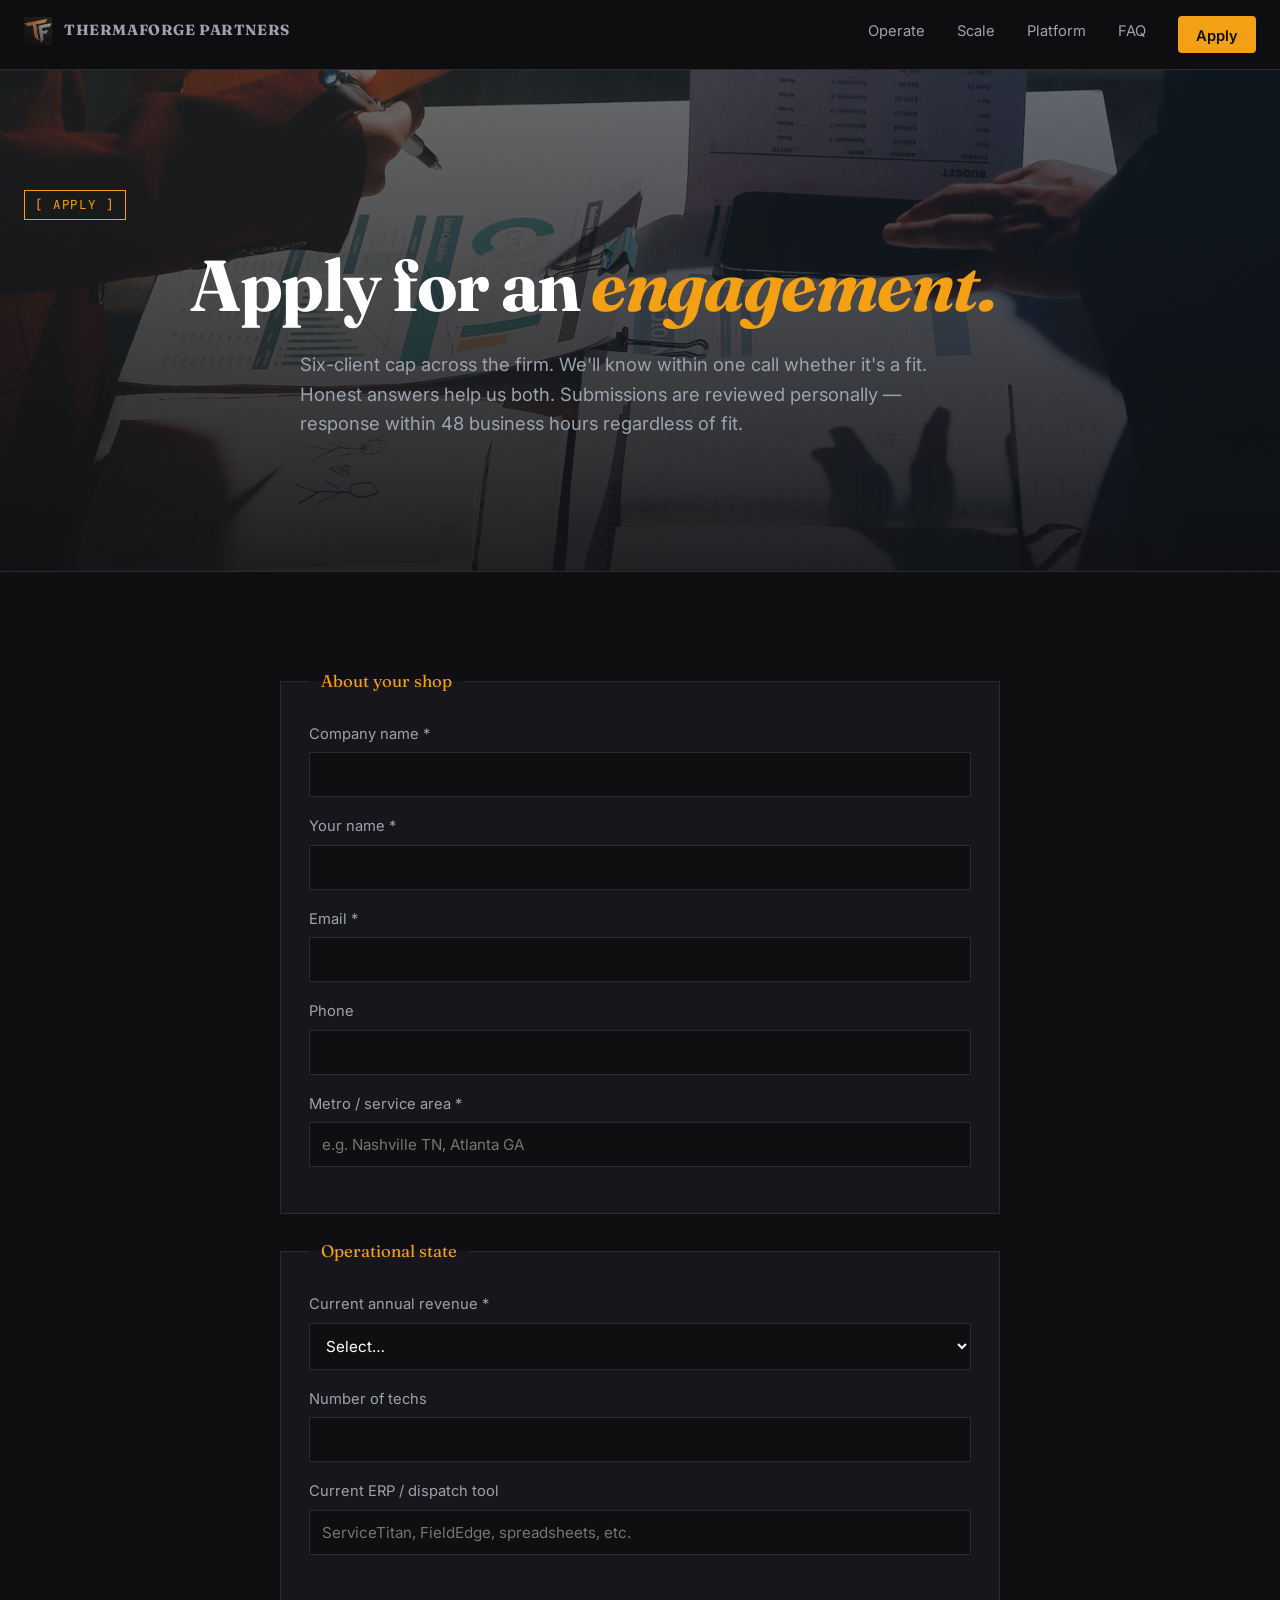
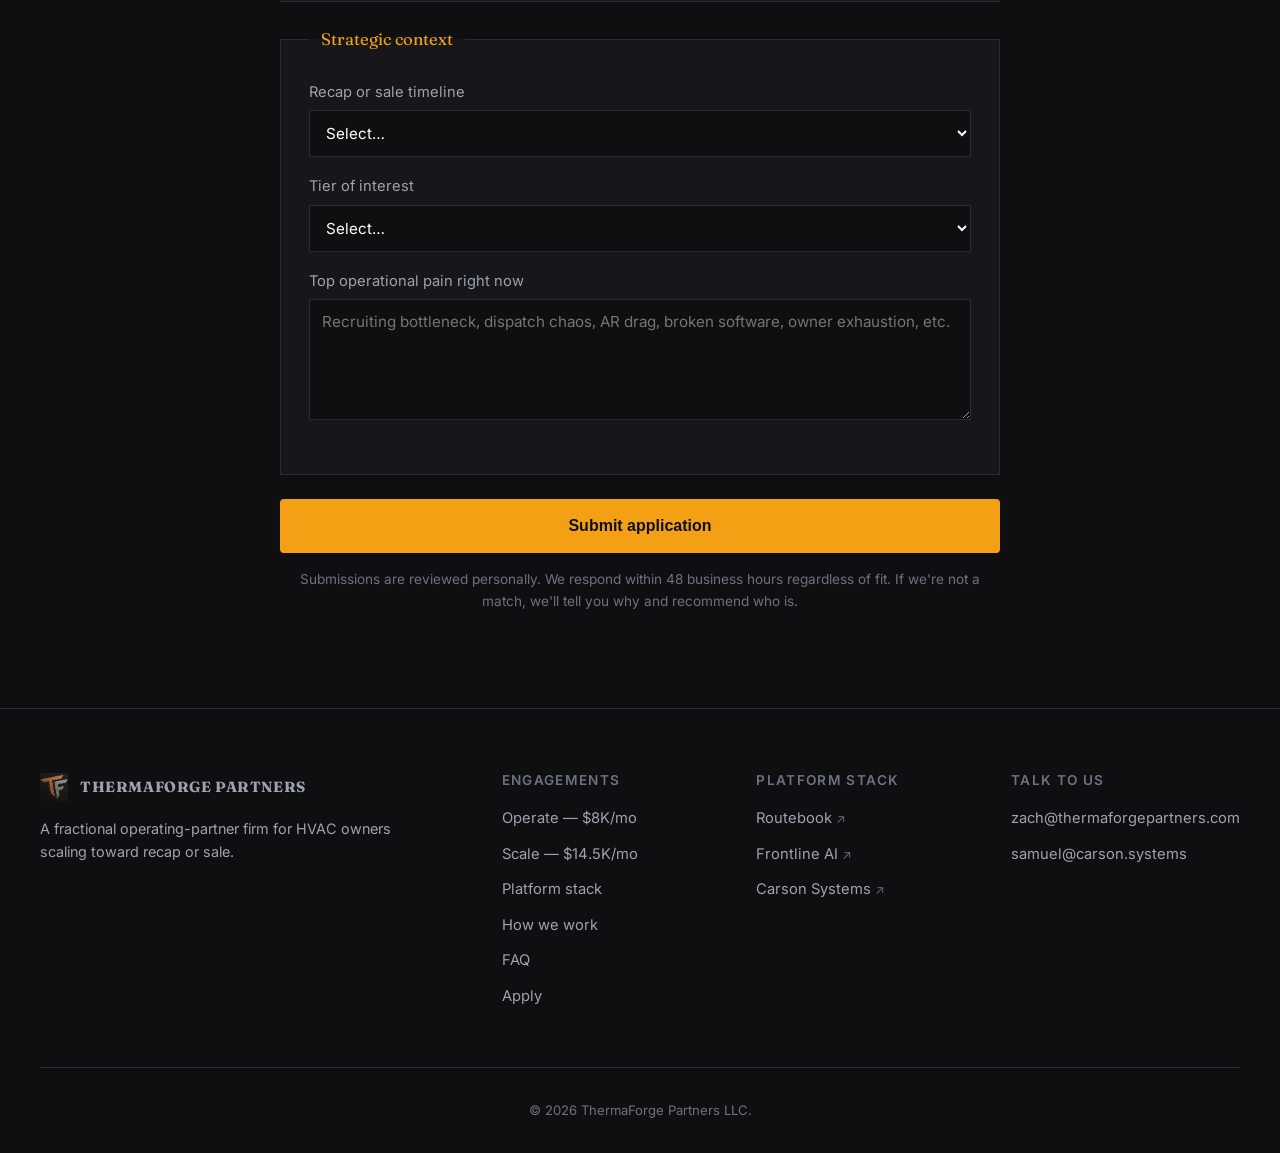
==== commit 358b89f6: "thermaforge: hero crossfade + multi-page architecture (operate/scale/platform/apply/thanks) + Zach c" ====
--- a/apply.html
+++ b/apply.html
@@ -8,14 +8,13 @@
 <link rel="icon" href="/assets/tf-monogram.png" type="image/png" />
 <link rel="preconnect" href="https://fonts.googleapis.com" />
 <link rel="preconnect" href="https://fonts.gstatic.com" crossorigin />
-<link rel="stylesheet" href="https://fonts.googleapis.com/css2?family=Inter:wght@400;500;600;700;800&display=swap" />
+<link rel="stylesheet" href="https://fonts.googleapis.com/css2?family=Fraunces:ital,wght@0,400;0,600;0,700;1,400;1,700&family=Inter:wght@400;500;600;700&family=JetBrains+Mono:wght@400;500&display=swap" />
 <link rel="stylesheet" href="/styles.css" />
-<link rel="canonical" href="https://thermaforgepartners.com/apply" />
 </head>
 <body>
 
 <nav class="tf-nav">
-  <a href="/" class="tf-nav-logo"><img src="/assets/tf-monogram.png" alt="" /><span class="tf-wordmark"><span class="tf-wordmark-main">THERM<span class="tf-a">A</span>FORGE</span><span class="tf-wordmark-sub">PARTNERS</span></span></a>
+  <a href="/" class="tf-nav-logo"><img src="/assets/tf-monogram.png" alt="" /><span>THERMAFORGE PARTNERS</span></a>
   <a href="/operate">Operate</a>
   <a href="/scale">Scale</a>
   <a href="/platform">Platform</a>
@@ -117,7 +116,7 @@
 <footer class="tf-footer">
   <div class="tf-footer-grid">
     <div class="tf-footer-brand">
-      <a href="/" class="tf-nav-logo"><img src="/assets/tf-monogram.png" alt="" /><span class="tf-wordmark"><span class="tf-wordmark-main">THERM<span class="tf-a">A</span>FORGE</span><span class="tf-wordmark-sub">PARTNERS</span></span></a>
+      <a href="/" class="tf-nav-logo"><img src="/assets/tf-monogram.png" alt="" /><span>THERMAFORGE PARTNERS</span></a>
       <p>A fractional operating-partner firm for HVAC owners scaling toward recap or sale.</p>
     </div>
     <div>
@@ -146,16 +145,8 @@
         <li><a href="mailto:samuel@carson.systems">samuel@carson.systems</a></li>
       </ul>
     </div>
-    <div>
-      <h4>Legal</h4>
-      <ul>
-        <li><a href="/privacy">Privacy Policy</a></li>
-        <li><a href="/terms">Terms of Service</a></li>
-        <li><a href="/disclaimer">Disclaimer</a></li>
-      </ul>
-    </div>
   </div>
-  <div class="tf-footer-bottom">© 2026 ThermaForge Partners LLC. Forward-looking statements regarding operational uplift and recap valuation are projections, not guarantees. See <a href="/disclaimer">Disclaimer</a>.</div>
+  <div class="tf-footer-bottom">© 2026 ThermaForge Partners LLC.</div>
 </footer>
 
 <script>
@@ -168,6 +159,5 @@
   })();
 </script>
 
-<script type="application/ld+json">{"@context":"https://schema.org","@type":"WebPage","name":"Apply for a ThermaForge engagement","description":"Six-client cap. Reviewed personally. Response within 48 business hours regardless of fit.","url":"https://thermaforgepartners.com/apply","mainEntity":{"@type":"ContactPoint","contactType":"Sales","email":"zach@thermaforgepartners.com","areaServed":"US"}}</script>
 </body>
 </html>
--- a/styles.css
+++ b/styles.css
@@ -1,20 +1,19 @@
-/* THERMAFORGE PARTNERS — site stylesheet (Zach's actual brand canon) */
+/* THERMAFORGE PARTNERS — site stylesheet */
 :root {
-  --tf-copper: #E2611F;
-  --tf-copper-bright: #FF7438;
-  --tf-copper-deep: #C76D3C;
-  --tf-bg: #000000;
-  --tf-bg-alt: #0A0A0A;
-  --tf-bg-card: #111111;
-  --tf-border: #1E1E1E;
-  --tf-border-strong: #2A2A2A;
-  --tf-steel: #B5BCC2;
-  --tf-text: #F5F5F0;
-  --tf-text-muted: #9A9DA3;
-  --tf-text-dim: #6A6D73;
+  --tf-orange: #F4A015;
+  --tf-orange-bright: #FFB52A;
+  --tf-ember: #8B2500;
+  --tf-bg: #0F0F12;
+  --tf-bg-alt: #16161B;
+  --tf-bg-card: #1A1A20;
+  --tf-border: #2A2A30;
+  --tf-text: #FFFFFF;
+  --tf-text-muted: #9CA3AF;
+  --tf-text-dim: #6B7280;
 }
 
 * { box-sizing: border-box; margin: 0; padding: 0; }
+
 html { scroll-behavior: smooth; }
 
 body {
@@ -28,33 +27,28 @@
 }
 
 a { color: inherit; text-decoration: none; transition: color 0.15s ease; }
-a:hover { color: var(--tf-copper); }
+a:hover { color: var(--tf-orange); }
 
 img { max-width: 100%; display: block; }
 
 h1, h2, h3, h4 {
-  font-family: 'Inter', system-ui, sans-serif;
-  font-weight: 800;
-  line-height: 1.1;
-  letter-spacing: -0.025em;
-  color: var(--tf-text);
-}
-
-h1 { font-size: clamp(2.4rem, 6vw, 4.4rem); letter-spacing: -0.035em; }
-h2 { font-size: clamp(1.8rem, 4vw, 2.6rem); margin-bottom: 1.5rem; letter-spacing: -0.028em; }
-h3 { font-size: 1.35rem; margin-bottom: 0.75rem; font-weight: 700; }
-h4 { font-size: 1.05rem; margin-bottom: 0.5rem; font-weight: 600; letter-spacing: -0.01em; }
+  font-family: 'Fraunces', Georgia, serif;
+  font-weight: 700;
+  line-height: 1.15;
+  letter-spacing: -0.02em;
+}
+
+h1 { font-size: clamp(2.4rem, 6vw, 4.5rem); }
+h2 { font-size: clamp(1.8rem, 4vw, 2.8rem); margin-bottom: 1.5rem; }
+h3 { font-size: 1.35rem; margin-bottom: 0.75rem; }
+h4 { font-size: 1.1rem; margin-bottom: 0.5rem; font-family: 'Inter', sans-serif; font-weight: 600; }
 
 p { color: var(--tf-text-muted); }
 p + p { margin-top: 1rem; }
 
-/* NO ITALICS. Emphasis = copper + weight, never italic. */
-em, i {
-  font-style: normal;
-  color: var(--tf-copper);
-  font-weight: 800;
-}
-
+em { font-style: italic; color: var(--tf-orange); }
+
+/* === LAYOUT === */
 .tf-container { max-width: 1200px; margin: 0 auto; padding: 0 24px; }
 .tf-section { padding: 96px 0; }
 
@@ -66,75 +60,62 @@
 /* === NAV === */
 .tf-nav {
   position: sticky; top: 0; z-index: 100;
-  background: rgba(0, 0, 0, 0.88);
+  background: rgba(15, 15, 18, 0.85);
   backdrop-filter: blur(12px);
   border-bottom: 1px solid var(--tf-border);
   padding: 16px 24px;
   display: flex; align-items: center; gap: 32px;
 }
 
-.tf-nav-logo { display: flex; align-items: center; gap: 12px; margin-right: auto; }
+.tf-nav-logo {
+  display: flex; align-items: center; gap: 12px;
+  font-family: 'Fraunces', serif; font-weight: 700;
+  font-size: 0.95rem; letter-spacing: 0.04em;
+  margin-right: auto;
+}
 .tf-nav-logo img { width: 28px; height: 28px; }
-.tf-wordmark { display: flex; flex-direction: column; line-height: 1; }
-.tf-wordmark-main {
-  font-family: 'Inter', sans-serif;
-  font-weight: 800; letter-spacing: 0.08em;
-  font-size: 0.92rem;
-  color: var(--tf-steel);
-}
-.tf-wordmark-main .tf-a { color: var(--tf-copper); }
-.tf-wordmark-sub {
-  font-family: 'Inter', sans-serif;
-  font-weight: 700; letter-spacing: 0.22em;
-  font-size: 0.55rem;
-  color: var(--tf-copper);
-  margin-top: 4px;
-}
-
-.tf-nav a:not(.tf-nav-logo) {
+.tf-nav-logo:hover { color: var(--tf-orange); }
+
+.tf-nav a {
   font-size: 0.92rem; color: var(--tf-text-muted);
   padding-bottom: 4px; border-bottom: 2px solid transparent;
-  font-weight: 500;
 }
 .tf-nav a:hover { color: var(--tf-text); }
-.tf-nav a.active { color: var(--tf-copper); border-bottom-color: var(--tf-copper); }
+.tf-nav a.active { color: var(--tf-orange); border-bottom-color: var(--tf-orange); }
 
 .tf-nav-cta {
-  background: var(--tf-copper); color: var(--tf-bg) !important;
-  padding: 9px 18px; border-radius: 2px; font-weight: 700;
+  background: var(--tf-orange); color: var(--tf-bg) !important;
+  padding: 9px 18px; border-radius: 4px; font-weight: 600;
   border-bottom: none !important;
-  letter-spacing: 0.02em;
-}
-.tf-nav-cta:hover { background: var(--tf-copper-bright); color: var(--tf-bg) !important; }
+}
+.tf-nav-cta:hover { background: var(--tf-orange-bright); color: var(--tf-bg) !important; }
 
 @media (max-width: 768px) {
   .tf-nav { gap: 12px; padding: 14px 16px; flex-wrap: wrap; }
-  .tf-wordmark-main { font-size: 0.78rem; }
-  .tf-wordmark-sub { font-size: 0.48rem; }
-  .tf-nav a:not(.tf-nav-cta):not(.tf-nav-logo) { font-size: 0.82rem; }
+  .tf-nav-logo span { font-size: 0.8rem; }
+  .tf-nav a:not(.tf-nav-cta) { font-size: 0.82rem; }
 }
 
 /* === BUTTONS === */
 .tf-btn-primary {
   display: inline-block;
-  background: var(--tf-copper); color: var(--tf-bg) !important;
-  padding: 14px 28px; font-weight: 700; font-size: 0.95rem;
-  border-radius: 2px; transition: all 0.2s ease;
-  border: 2px solid var(--tf-copper);
-  letter-spacing: 0.01em;
-}
-.tf-btn-primary:hover { background: var(--tf-copper-bright); border-color: var(--tf-copper-bright); transform: translateY(-1px); }
+  background: var(--tf-orange); color: var(--tf-bg) !important;
+  padding: 14px 28px; font-weight: 600; font-size: 0.95rem;
+  border-radius: 4px; transition: all 0.2s ease;
+  border: 2px solid var(--tf-orange);
+}
+.tf-btn-primary:hover { background: var(--tf-orange-bright); border-color: var(--tf-orange-bright); transform: translateY(-1px); }
 
 .tf-btn-secondary {
   display: inline-block;
   background: transparent; color: var(--tf-text) !important;
   padding: 14px 28px; font-weight: 600; font-size: 0.95rem;
-  border: 2px solid var(--tf-border-strong); border-radius: 2px;
+  border: 2px solid var(--tf-border); border-radius: 4px;
   transition: all 0.2s ease;
 }
-.tf-btn-secondary:hover { border-color: var(--tf-copper); color: var(--tf-copper) !important; }
-
-/* === HERO === */
+.tf-btn-secondary:hover { border-color: var(--tf-orange); color: var(--tf-orange) !important; }
+
+/* === HERO (homepage crossfade) === */
 .tf-hero {
   position: relative; overflow: hidden;
   min-height: 92vh;
@@ -158,20 +139,25 @@
 }
 .tf-hero-overlay {
   position: absolute; inset: 0; z-index: 2;
-  background: linear-gradient(180deg, rgba(0,0,0,0.55) 0%, rgba(0,0,0,0.78) 50%, rgba(0,0,0,0.96) 100%);
+  background: linear-gradient(180deg,
+    rgba(15,15,18,0.55) 0%,
+    rgba(15,15,18,0.78) 50%,
+    rgba(15,15,18,0.95) 100%);
 }
 .tf-hero-content { position: relative; z-index: 3; max-width: 900px; padding: 0 24px; margin: 0 auto; width: 100%; }
 
 .tf-eyebrow {
   display: inline-block;
-  font-family: 'Inter', sans-serif;
-  font-size: 0.78rem; letter-spacing: 0.18em;
-  color: var(--tf-copper); margin-bottom: 24px;
-  padding: 4px 10px; border: 1px solid var(--tf-copper);
+  font-family: 'JetBrains Mono', 'Courier New', monospace;
+  font-size: 0.78rem; letter-spacing: 0.15em;
+  color: var(--tf-orange); margin-bottom: 24px;
+  padding: 4px 10px; border: 1px solid var(--tf-orange);
 }
 
 .tf-hero h1 { margin-bottom: 24px; }
+.tf-hero h1 em { color: var(--tf-orange); font-style: italic; }
 .tf-hero-sub { font-size: 1.15rem; max-width: 680px; margin-bottom: 36px; color: var(--tf-text-muted); }
+
 .tf-hero-ctas { display: flex; gap: 16px; flex-wrap: wrap; }
 
 @media (prefers-reduced-motion: reduce) {
@@ -179,7 +165,7 @@
   .tf-hero-slide:nth-child(2), .tf-hero-slide:nth-child(3) { display: none; }
 }
 
-/* === TIER PAGE HERO === */
+/* === TIER PAGE HERO (static bg) === */
 .tf-tier-hero {
   position: relative; padding: 120px 24px 96px;
   background-size: cover; background-position: center;
@@ -187,18 +173,18 @@
 }
 .tf-tier-hero::before {
   content: ''; position: absolute; inset: 0;
-  background: linear-gradient(180deg, rgba(0,0,0,0.62) 0%, rgba(0,0,0,0.94) 100%);
+  background: linear-gradient(180deg, rgba(15,15,18,0.6) 0%, rgba(15,15,18,0.92) 100%);
 }
 .tf-tier-hero > * { position: relative; z-index: 2; max-width: 900px; margin-left: auto; margin-right: auto; }
 .tf-tier-hero h1 { margin-bottom: 24px; }
 .tf-tier-subhead { font-size: 1.15rem; max-width: 680px; margin-bottom: 36px; color: var(--tf-text-muted); }
 
+/* === SECTION HEADERS === */
 .tf-section-head {
-  font-family: 'Inter', sans-serif;
-  font-size: 0.78rem; letter-spacing: 0.18em;
-  color: var(--tf-copper); margin-bottom: 12px;
+  font-family: 'JetBrains Mono', monospace;
+  font-size: 0.78rem; letter-spacing: 0.15em;
+  color: var(--tf-orange); margin-bottom: 12px;
   text-transform: uppercase;
-  display: block;
 }
 
 /* === DETAIL GRID === */
@@ -213,16 +199,16 @@
   position: relative;
   transition: all 0.25s ease;
 }
-.tf-detail-block:hover { border-color: var(--tf-copper); transform: translateY(-2px); }
+.tf-detail-block:hover { border-color: var(--tf-orange); transform: translateY(-2px); }
 .tf-block-num {
   display: block;
-  font-family: 'Inter', sans-serif;
-  font-size: 0.85rem; color: var(--tf-copper);
+  font-family: 'JetBrains Mono', monospace;
+  font-size: 0.85rem; color: var(--tf-orange);
   margin-bottom: 16px; letter-spacing: 0.1em;
 }
 .tf-detail-block h3 { color: var(--tf-text); margin-bottom: 12px; }
 
-/* === PARTNERS === */
+/* === WHO WE ARE (homepage partners) === */
 .tf-partners-grid {
   display: grid; grid-template-columns: repeat(auto-fit, minmax(380px, 1fr));
   gap: 32px; margin-top: 48px;
@@ -233,22 +219,21 @@
   padding: 40px;
 }
 .tf-card-tag {
-  font-family: 'Inter', sans-serif;
-  font-size: 0.78rem; letter-spacing: 0.14em;
-  color: var(--tf-copper); margin-bottom: 16px;
+  font-family: 'JetBrains Mono', monospace;
+  font-size: 0.78rem; letter-spacing: 0.12em;
+  color: var(--tf-orange); margin-bottom: 16px;
   text-transform: uppercase;
 }
 .tf-partner-card h3 {
-  font-size: 1.85rem; margin-bottom: 16px;
-  font-weight: 800; letter-spacing: -0.025em;
+  font-family: 'Fraunces', serif;
+  font-size: 1.8rem; margin-bottom: 16px;
 }
 .tf-partner-card .tf-credibility {
-  color: var(--tf-text); margin-bottom: 20px;
+  font-style: italic; color: var(--tf-text); margin-bottom: 20px;
   padding-bottom: 20px; border-bottom: 1px solid var(--tf-border);
-  font-weight: 500;
-}
-
-/* === PLATFORM CARDS === */
+}
+
+/* === PLATFORM STACK CARDS === */
 .tf-platform-grid {
   display: grid; grid-template-columns: repeat(auto-fit, minmax(320px, 1fr));
   gap: 24px; margin-top: 48px;
@@ -262,184 +247,29 @@
 }
 .tf-platform-card .tf-tier-badge {
   display: inline-block;
-  font-family: 'Inter', sans-serif;
-  font-size: 0.7rem; letter-spacing: 0.12em;
-  padding: 4px 8px; border: 1px solid var(--tf-border-strong);
+  font-family: 'JetBrains Mono', monospace;
+  font-size: 0.7rem; letter-spacing: 0.1em;
+  padding: 4px 8px; border: 1px solid var(--tf-border);
   color: var(--tf-text-muted); margin-bottom: 16px;
   width: fit-content;
 }
-.tf-platform-card .tf-tier-badge.tf-scale-only { color: var(--tf-copper); border-color: var(--tf-copper); }
+.tf-platform-card .tf-tier-badge.tf-scale-only { color: var(--tf-orange); border-color: var(--tf-orange); }
 .tf-platform-card h3 { font-size: 1.25rem; }
 .tf-platform-card .tf-producer-tag {
   font-size: 0.8rem; color: var(--tf-text-dim); margin-bottom: 12px;
 }
 .tf-platform-card .tf-card-body { flex: 1; margin-bottom: 16px; }
 .tf-platform-card .tf-ext-link {
-  font-size: 0.88rem; color: var(--tf-copper);
+  font-size: 0.88rem; color: var(--tf-orange);
   border-top: 1px solid var(--tf-border); padding-top: 12px;
 }
 .tf-platform-card .tf-screenshot-placeholder {
   background: var(--tf-bg);
-  border: 1px dashed var(--tf-border-strong);
+  border: 1px dashed var(--tf-border);
   padding: 32px 16px; margin: 16px 0;
   text-align: center; font-size: 0.82rem; color: var(--tf-text-dim);
-  font-family: 'Inter', sans-serif;
-}
-
-/* === EXPANDABLE PLATFORM CARDS (progressive disclosure) === */
-:root { interpolate-size: allow-keywords; }
-
-.tf-platform-card-expand {
-  background: var(--tf-bg-alt);
-  border: 1px solid var(--tf-border);
-  position: relative;
-  transition: border-color 0.25s ease, background 0.25s ease;
-}
-.tf-platform-card-expand:hover { border-color: var(--tf-copper-dim, #8a4421); }
-.tf-platform-card-expand[open] { border-color: var(--tf-copper); }
-
-.tf-platform-card-summary {
-  padding: 28px;
-  cursor: pointer;
-  list-style: none;
-  display: block;
-  user-select: none;
-}
-.tf-platform-card-summary::-webkit-details-marker { display: none; }
-.tf-platform-card-summary::marker { display: none; }
-
-.tf-platform-card-summary .tf-tier-badge {
-  display: inline-block;
-  font-family: 'Inter', sans-serif;
-  font-size: 0.7rem; letter-spacing: 0.12em;
-  padding: 4px 8px; border: 1px solid var(--tf-border-strong);
-  color: var(--tf-text-muted); margin-bottom: 16px;
-  width: fit-content;
-}
-.tf-platform-card-summary .tf-tier-badge.tf-scale-only {
-  color: var(--tf-copper); border-color: var(--tf-copper);
-}
-.tf-platform-card-summary h3 {
-  font-size: 1.25rem;
-  margin-bottom: 8px;
-  display: flex; flex-wrap: wrap; align-items: baseline; gap: 8px;
-}
-.tf-platform-card-summary .tf-summary-tag {
-  font-family: 'Inter', sans-serif;
-  font-size: 0.7rem;
-  letter-spacing: 0.08em;
-  text-transform: uppercase;
-  color: var(--tf-text-dim);
-  font-weight: 400;
-}
-.tf-platform-card-summary .tf-card-tagline {
-  color: var(--tf-text-muted);
-  font-size: 0.95rem;
-  line-height: 1.5;
-  margin-bottom: 18px;
-}
-.tf-platform-card-summary .tf-expand-cue {
-  display: inline-flex; align-items: center; gap: 6px;
-  font-family: 'Inter', sans-serif;
-  font-size: 0.75rem;
-  letter-spacing: 0.1em;
-  text-transform: uppercase;
-  color: var(--tf-copper);
-  border-top: 1px solid var(--tf-border);
-  padding-top: 14px;
-  width: 100%;
-  transition: gap 0.2s ease;
-}
-.tf-platform-card-summary:hover .tf-expand-cue { gap: 10px; }
-.tf-cue-arrow {
-  display: inline-block;
-  transition: transform 0.3s ease;
-}
-.tf-platform-card-expand[open] .tf-cue-arrow { transform: rotate(90deg); }
-.tf-platform-card-expand[open] .tf-expand-cue::before { content: ""; }
-.tf-platform-card-expand[open] .tf-expand-cue {
-  color: var(--tf-text-dim);
-}
-
-/* gentle height transition (modern browsers) */
-.tf-platform-card-expand::details-content {
-  block-size: 0;
-  height: 0;
-  overflow: hidden;
-  opacity: 0;
-  transition: block-size 0.35s ease, height 0.35s ease, opacity 0.25s ease, content-visibility 0.35s allow-discrete;
-}
-.tf-platform-card-expand[open]::details-content {
-  block-size: auto;
-  height: auto;
-  opacity: 1;
-}
-
-.tf-platform-card-body {
-  padding: 0 28px 28px 28px;
-  border-top: 1px solid var(--tf-border);
-  margin-top: -1px;
-}
-.tf-platform-card-body h4 {
-  font-size: 0.78rem;
-  letter-spacing: 0.14em;
-  text-transform: uppercase;
-  color: var(--tf-copper);
-  font-family: 'Inter', sans-serif;
-  font-weight: 600;
-  margin-top: 24px;
-  margin-bottom: 10px;
-}
-.tf-platform-card-body p {
-  color: var(--tf-text-muted);
-  font-size: 0.95rem;
-  line-height: 1.65;
-  margin-bottom: 14px;
-}
-.tf-platform-card-body .tf-ext-link {
-  display: inline-block;
-  margin-top: 18px;
-  font-size: 0.88rem;
-  color: var(--tf-copper);
-  font-family: 'Inter', sans-serif;
-  letter-spacing: 0.06em;
-}
-
-/* === MOAT CALLOUT === */
-.tf-moat-callout {
-  background: linear-gradient(135deg, rgba(226,97,31,0.06) 0%, rgba(226,97,31,0.02) 100%);
-  border: 1px solid var(--tf-copper);
-  border-left: 3px solid var(--tf-copper);
-  padding: 24px;
-  margin: 28px 0 8px 0;
-  position: relative;
-}
-.tf-moat-callout .tf-moat-label {
-  display: block;
-  font-family: 'Inter', sans-serif;
-  font-size: 0.7rem;
-  letter-spacing: 0.18em;
-  color: var(--tf-copper);
-  font-weight: 700;
-  margin-bottom: 12px;
-}
-.tf-moat-callout h4 {
-  color: var(--tf-text);
-  font-family: 'Inter', sans-serif;
-  font-size: 1.05rem;
-  letter-spacing: 0;
-  text-transform: none;
-  font-weight: 600;
-  margin-top: 0;
-  margin-bottom: 12px;
-}
-.tf-moat-callout p {
-  color: var(--tf-text-muted);
-  font-size: 0.95rem;
-  line-height: 1.65;
-  margin-bottom: 12px;
-}
-.tf-moat-callout p:last-child { margin-bottom: 0; }
+  font-family: 'JetBrains Mono', monospace;
+}
 
 /* === PRICING TIERS === */
 .tf-tiers-grid {
@@ -452,27 +282,27 @@
   padding: 40px; display: flex; flex-direction: column;
   transition: all 0.25s ease;
 }
-.tf-tier-card:hover { border-color: var(--tf-copper); }
-.tf-tier-card.tf-tier-featured { border-color: var(--tf-copper); }
+.tf-tier-card:hover { border-color: var(--tf-orange); }
+.tf-tier-card.tf-tier-featured { border-color: var(--tf-orange); }
 .tf-tier-tag {
-  font-family: 'Inter', sans-serif;
-  font-size: 0.78rem; letter-spacing: 0.14em;
-  color: var(--tf-copper); margin-bottom: 16px;
+  font-family: 'JetBrains Mono', monospace;
+  font-size: 0.78rem; letter-spacing: 0.1em;
+  color: var(--tf-orange); margin-bottom: 16px;
   text-transform: uppercase;
 }
 .tf-tier-card h3 {
-  font-size: 1.95rem; margin-bottom: 16px;
-  font-weight: 800; letter-spacing: -0.028em;
+  font-family: 'Fraunces', serif;
+  font-size: 1.85rem; margin-bottom: 16px;
 }
 .tf-price {
-  font-size: 2.6rem; font-weight: 800;
-  color: var(--tf-copper); line-height: 1;
-  letter-spacing: -0.03em;
-}
-.tf-price-suffix { font-size: 1rem; color: var(--tf-text-muted); margin-left: 4px; font-weight: 500; }
+  font-family: 'Fraunces', serif;
+  font-size: 2.6rem; font-weight: 700;
+  color: var(--tf-orange); line-height: 1;
+}
+.tf-price-suffix { font-size: 1rem; color: var(--tf-text-muted); margin-left: 4px; }
 .tf-tier-meta {
   font-size: 0.85rem; color: var(--tf-text-dim);
-  margin: 8px 0 24px;
+  margin: 8px 0 24px; font-style: italic;
 }
 .tf-tier-card ul {
   list-style: none; margin: 24px 0;
@@ -484,39 +314,41 @@
 }
 .tf-tier-card li::before {
   content: '→'; position: absolute; left: 0;
-  color: var(--tf-copper); font-weight: 700;
+  color: var(--tf-orange); font-weight: 700;
 }
 .tf-best-fit {
   margin-top: auto; padding: 16px; background: var(--tf-bg);
-  border-left: 3px solid var(--tf-copper);
+  border-left: 3px solid var(--tf-orange);
   font-size: 0.88rem; color: var(--tf-text-muted);
 }
 .tf-best-fit strong { color: var(--tf-text); display: block; margin-bottom: 4px; }
 .tf-tier-card .tf-btn-primary { margin-top: 24px; width: 100%; text-align: center; }
 
-/* === TIMELINE === */
+/* === 90-DAY TIMELINE === */
 .tf-timeline-vertical {
   margin-top: 48px;
   border-left: 2px solid var(--tf-border);
   padding-left: 32px;
   margin-left: 12px;
 }
-.tf-week { position: relative; padding-bottom: 32px; }
+.tf-week {
+  position: relative; padding-bottom: 32px;
+}
 .tf-week::before {
   content: ''; position: absolute; left: -41px; top: 6px;
   width: 16px; height: 16px;
-  background: var(--tf-copper); border-radius: 50%;
+  background: var(--tf-orange); border-radius: 50%;
   box-shadow: 0 0 0 4px var(--tf-bg);
 }
 .tf-week-label {
   display: inline-block;
-  font-family: 'Inter', sans-serif;
-  font-size: 0.82rem; color: var(--tf-copper);
+  font-family: 'JetBrains Mono', monospace;
+  font-size: 0.82rem; color: var(--tf-orange);
   letter-spacing: 0.1em; margin-bottom: 8px;
 }
 .tf-week h4 { color: var(--tf-text); }
 
-/* === PULL QUOTE (no italic) === */
+/* === PULL QUOTE === */
 .tf-pullquote {
   padding: 96px 24px;
   background-size: cover; background-position: center;
@@ -524,40 +356,41 @@
   text-align: center;
 }
 .tf-pullquote blockquote {
-  font-family: 'Inter', sans-serif;
-  font-style: normal;
-  font-weight: 700;
-  font-size: clamp(1.5rem, 3vw, 2.4rem);
-  line-height: 1.3;
-  letter-spacing: -0.025em;
+  font-family: 'Fraunces', serif;
+  font-style: italic;
+  font-size: clamp(1.4rem, 3vw, 2.2rem);
+  line-height: 1.4;
   max-width: 880px; margin: 0 auto;
   color: var(--tf-text);
   position: relative;
 }
 .tf-pullquote blockquote::before {
-  content: ''; display: block;
-  width: 56px; height: 4px;
-  background: var(--tf-copper);
-  margin: 0 auto 32px;
-}
-
-/* === COMPARISON === */
-.tf-comparison-table { width: 100%; margin-top: 32px; border-collapse: collapse; font-size: 0.92rem; }
+  content: '"'; position: absolute; top: -40px; left: -10px;
+  font-size: 6rem; color: var(--tf-orange); opacity: 0.4;
+  line-height: 1;
+}
+
+/* === COMPARISON TABLE === */
+.tf-comparison-table {
+  width: 100%; margin-top: 32px;
+  border-collapse: collapse;
+  font-size: 0.92rem;
+}
 .tf-comparison-table th, .tf-comparison-table td {
   padding: 14px 12px; text-align: left;
   border-bottom: 1px solid var(--tf-border);
 }
 .tf-comparison-table th {
-  font-family: 'Inter', sans-serif;
+  font-family: 'JetBrains Mono', monospace;
   font-size: 0.78rem; letter-spacing: 0.06em;
   color: var(--tf-text-muted); text-transform: uppercase;
   font-weight: 500;
 }
 .tf-comparison-table th:nth-child(2) {
-  color: var(--tf-copper); border-bottom-color: var(--tf-copper);
+  color: var(--tf-orange); border-bottom-color: var(--tf-orange);
 }
 .tf-comparison-table td:nth-child(2) {
-  background: rgba(226, 97, 31, 0.06);
+  background: rgba(244, 160, 21, 0.04);
   color: var(--tf-text); font-weight: 500;
 }
 .tf-comparison-table td:first-child { color: var(--tf-text); font-weight: 500; }
@@ -576,21 +409,20 @@
 }
 .tf-faq summary {
   list-style: none; cursor: pointer;
-  font-weight: 600; font-size: 1.05rem;
+  font-weight: 500; font-size: 1.05rem;
   padding-right: 32px; position: relative;
-  letter-spacing: -0.01em;
 }
 .tf-faq summary::-webkit-details-marker { display: none; }
 .tf-faq summary::after {
   content: '+'; position: absolute; right: 0; top: 50%;
   transform: translateY(-50%); font-size: 1.4rem;
-  color: var(--tf-copper); transition: transform 0.2s ease;
+  color: var(--tf-orange); transition: transform 0.2s ease;
 }
 .tf-faq details[open] summary::after { content: '−'; }
 .tf-faq details > p { margin-top: 12px; color: var(--tf-text-muted); }
 .tf-faq details > p + p { margin-top: 12px; }
 
-/* === CTA === */
+/* === CTA SECTION === */
 .tf-cta-section {
   text-align: center;
   padding: 96px 24px;
@@ -609,25 +441,24 @@
   background: var(--tf-bg-alt);
 }
 .tf-form legend {
-  color: var(--tf-copper);
-  padding: 0 12px; font-size: 1rem;
-  font-weight: 700; letter-spacing: 0.02em;
+  font-family: 'Fraunces', serif;
+  color: var(--tf-orange);
+  padding: 0 12px; font-size: 1.05rem;
 }
 .tf-form label {
   display: block; margin-bottom: 18px;
   font-size: 0.92rem; color: var(--tf-text-muted);
-  font-weight: 500;
 }
 .tf-form input, .tf-form select, .tf-form textarea {
   width: 100%; background: var(--tf-bg);
-  border: 1px solid var(--tf-border-strong);
+  border: 1px solid var(--tf-border);
   color: var(--tf-text);
   padding: 12px; margin-top: 6px;
   font-family: inherit; font-size: 0.95rem;
   transition: border-color 0.15s ease;
 }
 .tf-form input:focus, .tf-form select:focus, .tf-form textarea:focus {
-  border-color: var(--tf-copper); outline: none;
+  border-color: var(--tf-orange); outline: none;
 }
 .tf-form textarea { resize: vertical; min-height: 100px; }
 .tf-form button[type="submit"] { width: 100%; padding: 16px; font-size: 1rem; }
@@ -642,6 +473,7 @@
   background: var(--tf-bg);
   border-top: 1px solid var(--tf-border);
   padding: 64px 24px 32px;
+  margin-top: 0;
 }
 .tf-footer-grid {
   max-width: 1200px; margin: 0 auto;
@@ -654,14 +486,15 @@
 .tf-footer-brand .tf-nav-logo { margin-bottom: 16px; }
 .tf-footer-brand p { font-size: 0.9rem; }
 .tf-footer h4 {
-  font-size: 0.78rem; letter-spacing: 0.14em;
+  font-family: 'Inter', sans-serif;
+  font-size: 0.85rem; letter-spacing: 0.1em;
   color: var(--tf-text-dim); text-transform: uppercase;
-  margin-bottom: 16px; font-weight: 700;
+  margin-bottom: 16px;
 }
 .tf-footer ul { list-style: none; }
 .tf-footer li { margin-bottom: 10px; }
 .tf-footer a { font-size: 0.92rem; color: var(--tf-text-muted); }
-.tf-footer a:hover { color: var(--tf-copper); }
+.tf-footer a:hover { color: var(--tf-orange); }
 .ext-link-arrow {
   display: inline-block; margin-left: 4px; font-size: 0.85em;
   opacity: 0.6; transition: opacity 0.2s ease, transform 0.2s ease;
@@ -678,190 +511,13 @@
   .tf-footer-grid { grid-template-columns: 1fr; gap: 32px; }
 }
 
-.tf-divider { height: 1px; background: var(--tf-border); max-width: 1200px; margin: 0 auto; }
-.tf-divider-copper {
+/* === DIVIDER === */
+.tf-divider {
+  height: 1px; background: var(--tf-border);
+  max-width: 1200px; margin: 0 auto;
+}
+.tf-divider-orange {
   height: 2px;
-  background: linear-gradient(90deg, transparent, var(--tf-copper), transparent);
+  background: linear-gradient(90deg, transparent, var(--tf-orange), transparent);
   margin: 0 auto;
 }
-
-
-/* ════════════════════════════════════════════════════════
-   THE NAME — brand-story section (Therma · Forge)
-   ════════════════════════════════════════════════════════ */
-
-.tf-name-section {
-  background: linear-gradient(180deg, #000 0%, #0a0a0a 100%);
-  border-top: 1px solid rgba(226, 97, 31, 0.15);
-  border-bottom: 1px solid rgba(226, 97, 31, 0.15);
-}
-
-.tf-name-section h2 {
-  font-size: clamp(2.5rem, 5vw, 4rem);
-  letter-spacing: -0.02em;
-  margin-bottom: 8px;
-}
-
-.tf-name-grid {
-  display: grid;
-  grid-template-columns: 1fr 1fr;
-  gap: 48px;
-  margin-top: 48px;
-}
-
-@media (max-width: 768px) {
-  .tf-name-grid {
-    grid-template-columns: 1fr;
-    gap: 32px;
-  }
-}
-
-.tf-name-block {
-  padding: 40px 36px;
-  background: rgba(226, 97, 31, 0.04);
-  border: 1px solid rgba(226, 97, 31, 0.2);
-  border-radius: 4px;
-  position: relative;
-  overflow: hidden;
-}
-
-.tf-name-block::before {
-  content: '';
-  position: absolute;
-  top: 0;
-  left: 0;
-  width: 4px;
-  height: 100%;
-  background: var(--tf-copper);
-}
-
-.tf-name-tag {
-  display: inline-block;
-  font-family: 'Inter', sans-serif;
-  font-size: 0.78rem;
-  font-weight: 700;
-  letter-spacing: 0.24em;
-  color: var(--tf-copper);
-  text-transform: uppercase;
-  margin-bottom: 18px;
-}
-
-.tf-name-block h3 {
-  font-size: 1.4rem;
-  font-weight: 700;
-  letter-spacing: -0.01em;
-  color: #fff;
-  margin-bottom: 16px;
-  line-height: 1.3;
-}
-
-.tf-name-block p {
-  color: var(--tf-steel);
-  font-size: 1.02rem;
-  line-height: 1.7;
-}
-
-.tf-name-conclusion {
-  margin-top: 56px;
-  max-width: 820px;
-}
-
-.tf-name-conclusion p {
-  color: var(--tf-steel);
-  font-size: 1.08rem;
-  line-height: 1.7;
-}
-
-.tf-name-tagline {
-  margin-top: 28px !important;
-  font-size: 1.35rem !important;
-  font-weight: 700 !important;
-  color: var(--tf-copper) !important;
-  letter-spacing: 0.005em;
-  line-height: 1.4 !important;
-}
-
-
-/* ════════════════════════════════════════════════════════
-   LEGAL PAGES — Privacy / Terms / Disclaimer
-   ════════════════════════════════════════════════════════ */
-
-.tf-legal {
-  padding: 80px 0 120px;
-  background: #000;
-  min-height: 60vh;
-}
-
-.tf-legal .tf-section-head {
-  display: inline-block;
-  margin-bottom: 24px;
-}
-
-.tf-legal h1 {
-  font-size: clamp(2.2rem, 4.5vw, 3.5rem);
-  font-weight: 800;
-  letter-spacing: -0.02em;
-  color: #fff;
-  margin-bottom: 8px;
-  line-height: 1.1;
-}
-
-.tf-legal-meta {
-  font-family: 'Inter', sans-serif;
-  font-size: 0.82rem;
-  font-weight: 500;
-  letter-spacing: 0.08em;
-  color: var(--tf-steel);
-  text-transform: uppercase;
-  margin-bottom: 48px;
-  padding-bottom: 24px;
-  border-bottom: 1px solid rgba(181, 188, 194, 0.15);
-}
-
-.tf-legal h2 {
-  font-size: 1.4rem;
-  font-weight: 700;
-  letter-spacing: -0.01em;
-  color: var(--tf-copper);
-  margin-top: 40px;
-  margin-bottom: 14px;
-  line-height: 1.3;
-}
-
-.tf-legal h2:first-of-type {
-  margin-top: 0;
-}
-
-.tf-legal p,
-.tf-legal li {
-  color: #d4d8dc;
-  font-size: 1rem;
-  line-height: 1.75;
-  margin-bottom: 14px;
-  max-width: 780px;
-}
-
-.tf-legal ul {
-  margin: 0 0 18px 24px;
-  padding: 0;
-}
-
-.tf-legal li {
-  margin-bottom: 8px;
-  list-style: disc;
-}
-
-.tf-legal a {
-  color: var(--tf-copper);
-  text-decoration: underline;
-  text-underline-offset: 2px;
-}
-
-.tf-legal a:hover {
-  color: #ff8347;
-}
-
-.tf-legal strong {
-  color: #fff;
-  font-weight: 600;
-}
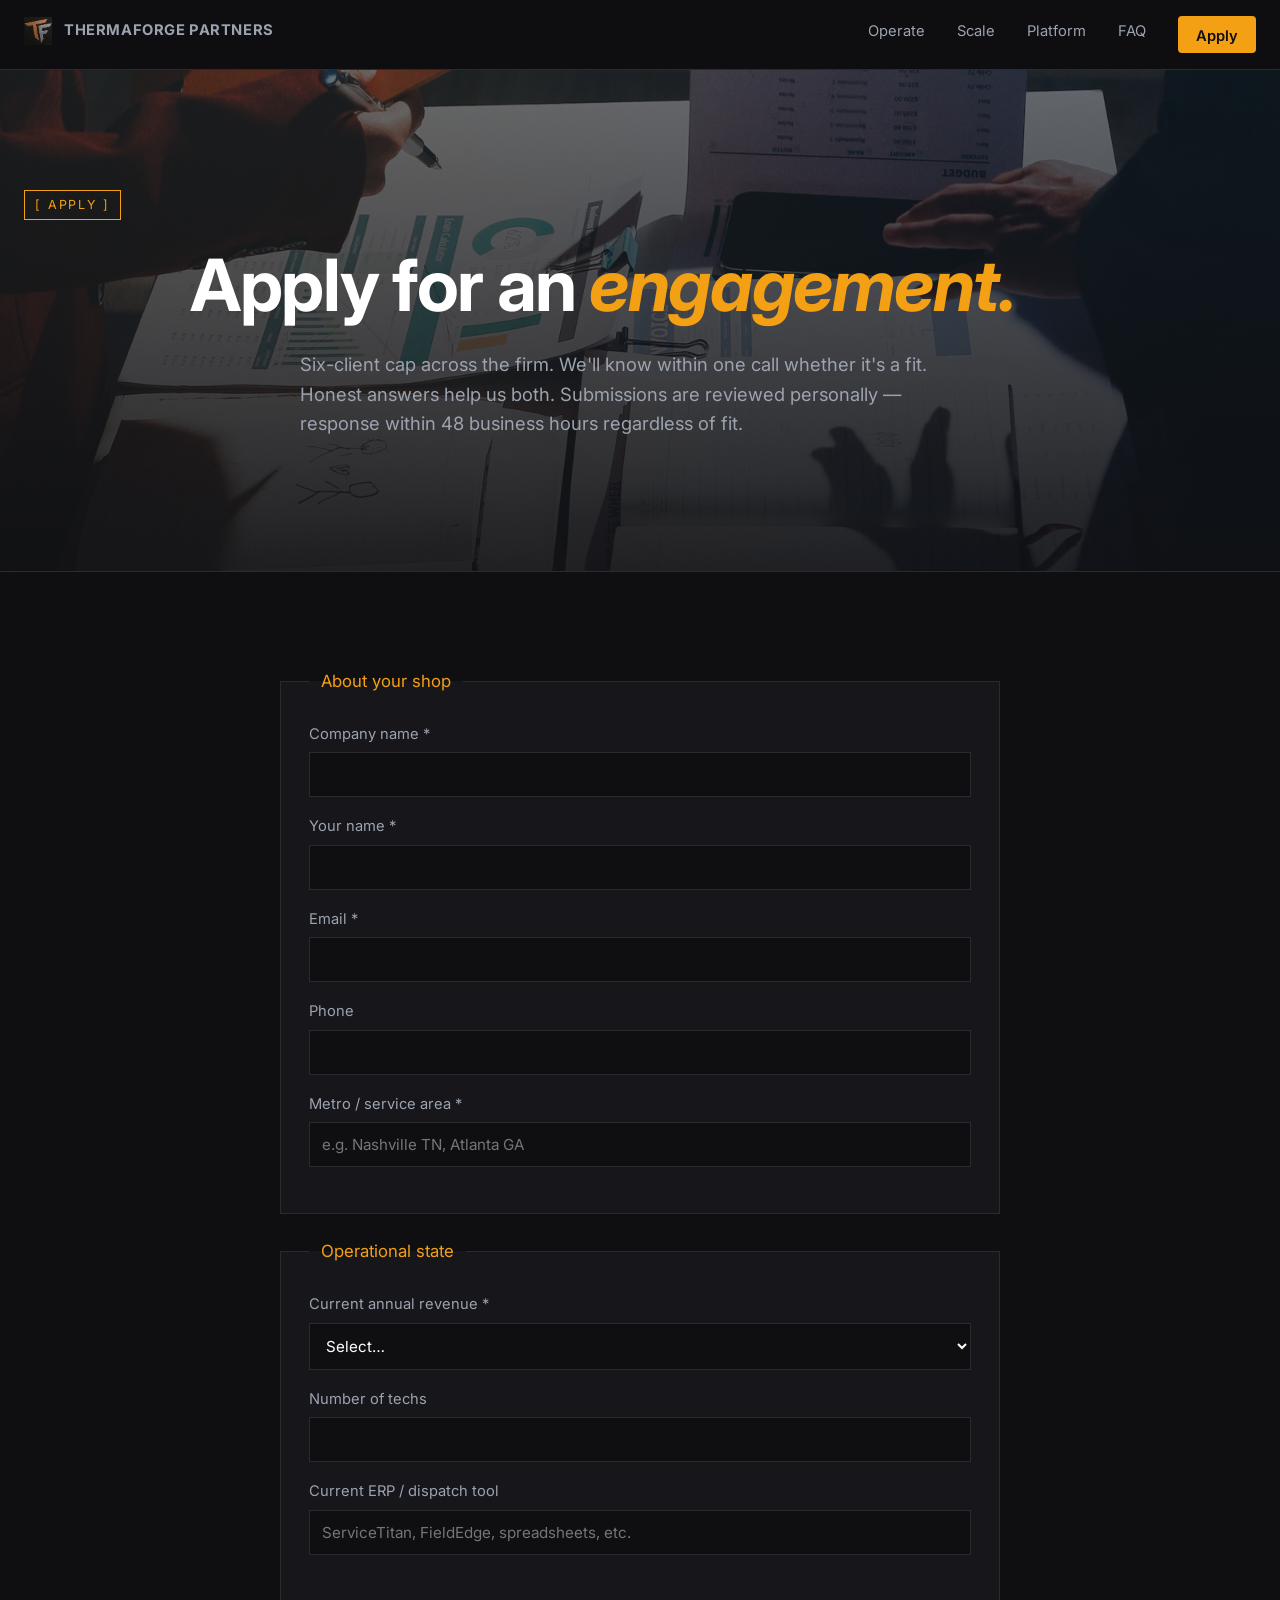
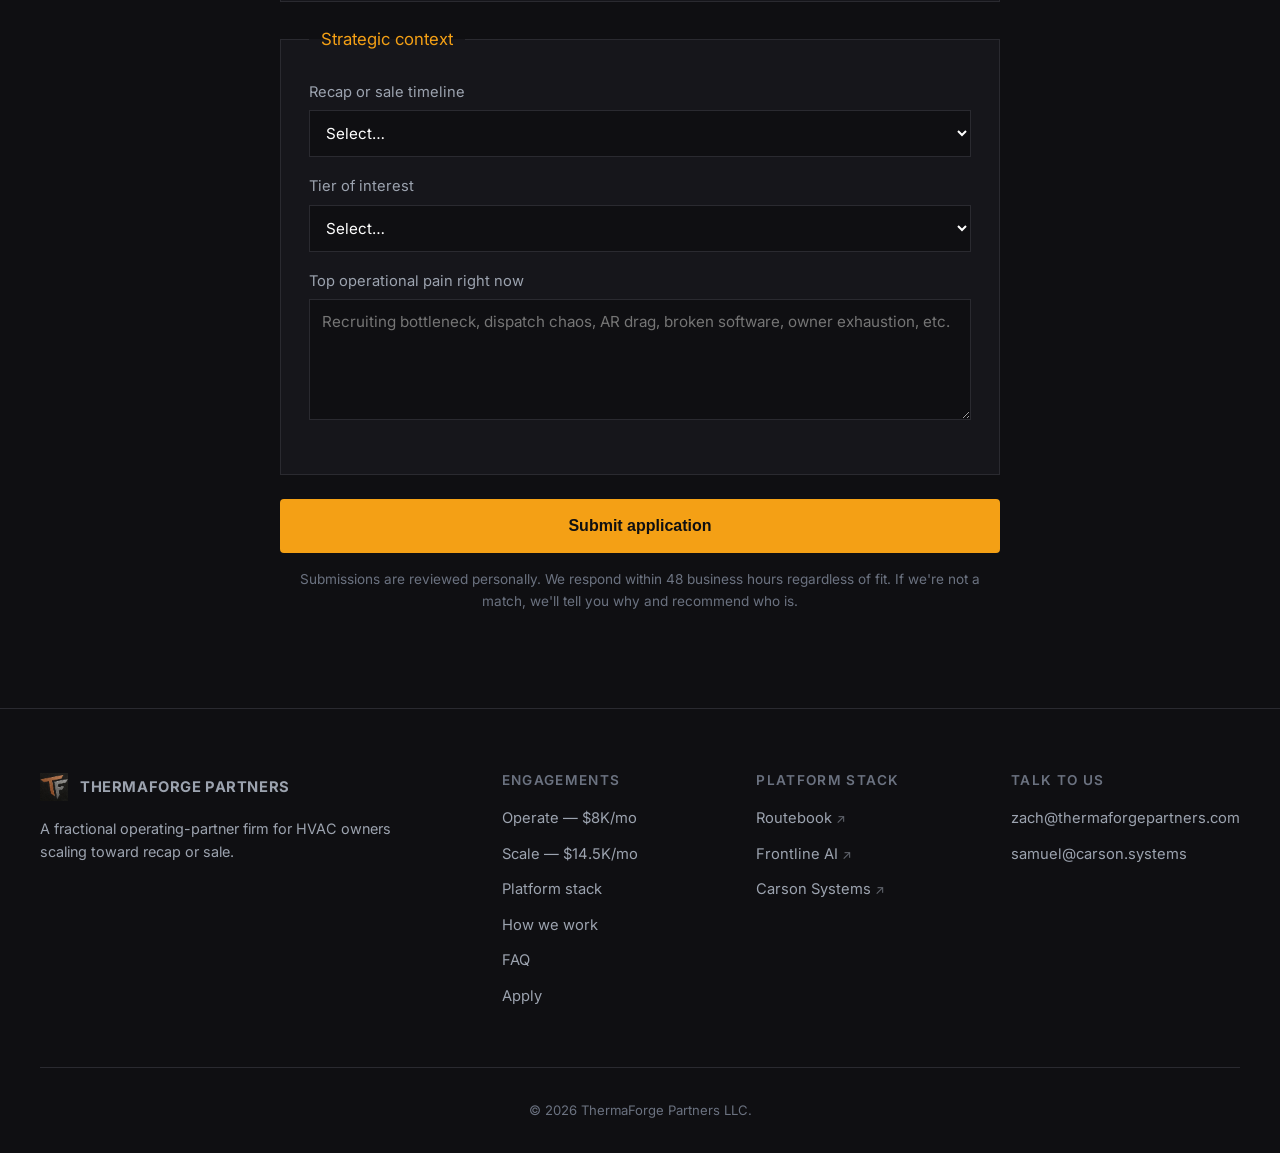
==== commit d8bf8938: "thermaforge: Inter-only typography, full-width platform-stack rows, real platform.html visuals Three" ====
--- a/apply.html
+++ b/apply.html
@@ -8,7 +8,7 @@
 <link rel="icon" href="/assets/tf-monogram.png" type="image/png" />
 <link rel="preconnect" href="https://fonts.googleapis.com" />
 <link rel="preconnect" href="https://fonts.gstatic.com" crossorigin />
-<link rel="stylesheet" href="https://fonts.googleapis.com/css2?family=Fraunces:ital,wght@0,400;0,600;0,700;1,400;1,700&family=Inter:wght@400;500;600;700&family=JetBrains+Mono:wght@400;500&display=swap" />
+<link rel="stylesheet" href="https://fonts.googleapis.com/css2?family=Inter:wght@400;500;600;700;800&display=swap" />
 <link rel="stylesheet" href="/styles.css" />
 </head>
 <body>
--- a/styles.css
+++ b/styles.css
@@ -32,7 +32,7 @@
 img { max-width: 100%; display: block; }
 
 h1, h2, h3, h4 {
-  font-family: 'Fraunces', Georgia, serif;
+  font-family: 'Inter', system-ui, sans-serif;
   font-weight: 700;
   line-height: 1.15;
   letter-spacing: -0.02em;
@@ -69,7 +69,7 @@
 
 .tf-nav-logo {
   display: flex; align-items: center; gap: 12px;
-  font-family: 'Fraunces', serif; font-weight: 700;
+  font-family: 'Inter', system-ui, sans-serif; font-weight: 700;
   font-size: 0.95rem; letter-spacing: 0.04em;
   margin-right: auto;
 }
@@ -148,7 +148,7 @@
 
 .tf-eyebrow {
   display: inline-block;
-  font-family: 'JetBrains Mono', 'Courier New', monospace;
+  font-family: 'Inter', monospace;
   font-size: 0.78rem; letter-spacing: 0.15em;
   color: var(--tf-orange); margin-bottom: 24px;
   padding: 4px 10px; border: 1px solid var(--tf-orange);
@@ -181,7 +181,7 @@
 
 /* === SECTION HEADERS === */
 .tf-section-head {
-  font-family: 'JetBrains Mono', monospace;
+  font-family: 'Inter', monospace;
   font-size: 0.78rem; letter-spacing: 0.15em;
   color: var(--tf-orange); margin-bottom: 12px;
   text-transform: uppercase;
@@ -202,7 +202,7 @@
 .tf-detail-block:hover { border-color: var(--tf-orange); transform: translateY(-2px); }
 .tf-block-num {
   display: block;
-  font-family: 'JetBrains Mono', monospace;
+  font-family: 'Inter', monospace;
   font-size: 0.85rem; color: var(--tf-orange);
   margin-bottom: 16px; letter-spacing: 0.1em;
 }
@@ -219,13 +219,13 @@
   padding: 40px;
 }
 .tf-card-tag {
-  font-family: 'JetBrains Mono', monospace;
+  font-family: 'Inter', monospace;
   font-size: 0.78rem; letter-spacing: 0.12em;
   color: var(--tf-orange); margin-bottom: 16px;
   text-transform: uppercase;
 }
 .tf-partner-card h3 {
-  font-family: 'Fraunces', serif;
+  font-family: 'Inter', system-ui, sans-serif;
   font-size: 1.8rem; margin-bottom: 16px;
 }
 .tf-partner-card .tf-credibility {
@@ -247,7 +247,7 @@
 }
 .tf-platform-card .tf-tier-badge {
   display: inline-block;
-  font-family: 'JetBrains Mono', monospace;
+  font-family: 'Inter', monospace;
   font-size: 0.7rem; letter-spacing: 0.1em;
   padding: 4px 8px; border: 1px solid var(--tf-border);
   color: var(--tf-text-muted); margin-bottom: 16px;
@@ -268,7 +268,7 @@
   border: 1px dashed var(--tf-border);
   padding: 32px 16px; margin: 16px 0;
   text-align: center; font-size: 0.82rem; color: var(--tf-text-dim);
-  font-family: 'JetBrains Mono', monospace;
+  font-family: 'Inter', monospace;
 }
 
 /* === PRICING TIERS === */
@@ -285,17 +285,17 @@
 .tf-tier-card:hover { border-color: var(--tf-orange); }
 .tf-tier-card.tf-tier-featured { border-color: var(--tf-orange); }
 .tf-tier-tag {
-  font-family: 'JetBrains Mono', monospace;
+  font-family: 'Inter', monospace;
   font-size: 0.78rem; letter-spacing: 0.1em;
   color: var(--tf-orange); margin-bottom: 16px;
   text-transform: uppercase;
 }
 .tf-tier-card h3 {
-  font-family: 'Fraunces', serif;
+  font-family: 'Inter', system-ui, sans-serif;
   font-size: 1.85rem; margin-bottom: 16px;
 }
 .tf-price {
-  font-family: 'Fraunces', serif;
+  font-family: 'Inter', system-ui, sans-serif;
   font-size: 2.6rem; font-weight: 700;
   color: var(--tf-orange); line-height: 1;
 }
@@ -342,7 +342,7 @@
 }
 .tf-week-label {
   display: inline-block;
-  font-family: 'JetBrains Mono', monospace;
+  font-family: 'Inter', monospace;
   font-size: 0.82rem; color: var(--tf-orange);
   letter-spacing: 0.1em; margin-bottom: 8px;
 }
@@ -356,7 +356,7 @@
   text-align: center;
 }
 .tf-pullquote blockquote {
-  font-family: 'Fraunces', serif;
+  font-family: 'Inter', system-ui, sans-serif;
   font-style: italic;
   font-size: clamp(1.4rem, 3vw, 2.2rem);
   line-height: 1.4;
@@ -381,7 +381,7 @@
   border-bottom: 1px solid var(--tf-border);
 }
 .tf-comparison-table th {
-  font-family: 'JetBrains Mono', monospace;
+  font-family: 'Inter', monospace;
   font-size: 0.78rem; letter-spacing: 0.06em;
   color: var(--tf-text-muted); text-transform: uppercase;
   font-weight: 500;
@@ -441,7 +441,7 @@
   background: var(--tf-bg-alt);
 }
 .tf-form legend {
-  font-family: 'Fraunces', serif;
+  font-family: 'Inter', system-ui, sans-serif;
   color: var(--tf-orange);
   padding: 0 12px; font-size: 1.05rem;
 }
@@ -521,3 +521,430 @@
   background: linear-gradient(90deg, transparent, var(--tf-orange), transparent);
   margin: 0 auto;
 }
+
+/* ── Platform stack — full-width expandable rows (homepage) ───────────
+   Replaces the 3-col grid that left ugly blank space when one card
+   expanded. Each card is now a full-width row; expansion slides down
+   in place, never reflowing siblings. */
+.tf-platform-grid {
+  display: grid;
+  grid-template-columns: 1fr;
+  gap: 14px;
+  margin-top: 48px;
+  max-width: 1080px;
+  margin-left: auto;
+  margin-right: auto;
+}
+.tf-platform-card-expand {
+  background: var(--tf-bg-alt);
+  border: 1px solid var(--tf-border);
+  transition: border-color 0.2s ease, background 0.2s ease;
+  position: relative;
+}
+.tf-platform-card-expand:hover { border-color: var(--tf-orange); }
+.tf-platform-card-expand[open] {
+  border-color: var(--tf-orange);
+  background: var(--tf-bg-card);
+}
+.tf-platform-card-summary {
+  list-style: none;
+  cursor: pointer;
+  padding: 22px 28px;
+  display: grid;
+  grid-template-columns: auto 1fr auto;
+  gap: 22px;
+  align-items: center;
+}
+.tf-platform-card-summary::-webkit-details-marker { display: none; }
+.tf-platform-card-summary .tf-tier-badge {
+  display: inline-block;
+  font-family: 'Inter', monospace;
+  font-size: 0.68rem;
+  font-weight: 600;
+  letter-spacing: 0.1em;
+  padding: 6px 10px;
+  border: 1px solid var(--tf-border);
+  color: var(--tf-text-muted);
+  margin: 0;
+  width: fit-content;
+  white-space: nowrap;
+  align-self: center;
+}
+.tf-platform-card-summary .tf-tier-badge.tf-scale-only,
+.tf-platform-card-summary .tf-tier-badge:has(+ * + h3) {
+  /* default already handled */
+}
+.tf-platform-card-expand .tf-tier-badge.tf-scale-only,
+.tf-platform-card-expand .tf-tier-badge[class*="scale-only"] {
+  color: var(--tf-orange);
+  border-color: var(--tf-orange);
+}
+.tf-platform-card-summary h3 {
+  font-size: 1.15rem;
+  margin: 0 0 4px;
+  font-weight: 600;
+  color: var(--tf-text);
+}
+.tf-platform-card-summary .tf-summary-tag {
+  display: block;
+  font-size: 0.78rem;
+  font-weight: 500;
+  color: var(--tf-text-dim);
+  letter-spacing: 0;
+  margin-top: 2px;
+}
+.tf-platform-card-summary .tf-card-tagline {
+  font-size: 0.92rem;
+  color: var(--tf-text-muted);
+  margin: 0;
+  line-height: 1.45;
+}
+.tf-platform-card-summary .tf-expand-cue {
+  display: inline-flex;
+  align-items: center;
+  gap: 6px;
+  font-family: 'Inter', monospace;
+  font-size: 0.72rem;
+  letter-spacing: 0.08em;
+  color: var(--tf-orange);
+  text-transform: uppercase;
+  align-self: center;
+  white-space: nowrap;
+}
+.tf-platform-card-summary .tf-cue-arrow {
+  display: inline-block;
+  transition: transform 0.2s ease;
+  font-size: 0.9rem;
+}
+.tf-platform-card-expand[open] .tf-platform-card-summary .tf-cue-arrow {
+  transform: rotate(90deg);
+}
+.tf-platform-card-body {
+  padding: 0 28px 28px;
+  border-top: 1px solid var(--tf-border);
+  margin-top: 0;
+  padding-top: 24px;
+  animation: tfExpandFade 0.3s ease;
+}
+.tf-platform-card-body h4 {
+  margin-top: 18px;
+  margin-bottom: 6px;
+  font-size: 0.92rem;
+  font-weight: 600;
+  letter-spacing: 0.02em;
+  color: var(--tf-text);
+}
+.tf-platform-card-body h4:first-child { margin-top: 0; }
+.tf-platform-card-body p {
+  font-size: 0.96rem;
+  line-height: 1.6;
+  color: var(--tf-text-muted);
+  margin: 0 0 8px;
+}
+.tf-platform-card-body .tf-ext-link {
+  display: inline-block;
+  margin-top: 14px;
+  padding-top: 14px;
+  border-top: 1px solid var(--tf-border);
+  font-size: 0.88rem;
+  color: var(--tf-orange);
+  font-weight: 500;
+}
+.tf-moat-callout {
+  margin: 20px 0 4px;
+  padding: 20px 24px;
+  background: rgba(244, 160, 21, 0.06);
+  border-left: 2px solid var(--tf-orange);
+  border-radius: 0 4px 4px 0;
+}
+.tf-moat-callout .tf-moat-label {
+  display: block;
+  font-family: 'Inter', monospace;
+  font-size: 0.72rem;
+  font-weight: 700;
+  letter-spacing: 0.16em;
+  color: var(--tf-orange);
+  margin-bottom: 8px;
+}
+.tf-moat-callout h4 { margin-top: 0; font-size: 1rem; color: var(--tf-text); }
+.tf-moat-callout p:last-child { margin-bottom: 0; }
+@keyframes tfExpandFade {
+  from { opacity: 0; transform: translateY(-4px); }
+  to { opacity: 1; transform: translateY(0); }
+}
+@media (max-width: 720px) {
+  .tf-platform-card-summary {
+    grid-template-columns: 1fr;
+    gap: 8px;
+    padding: 18px 20px;
+  }
+  .tf-platform-card-summary .tf-tier-badge { justify-self: start; }
+  .tf-platform-card-summary .tf-expand-cue { justify-self: start; }
+  .tf-platform-card-body { padding: 16px 20px 22px; }
+}
+
+/* ── Platform.html visuals — real CSS-built mockups, not placeholders ── */
+.tf-screenshot {
+  background: var(--tf-bg);
+  border: 1px solid var(--tf-border);
+  border-radius: 6px;
+  padding: 0;
+  margin: 18px 0;
+  overflow: hidden;
+  position: relative;
+}
+.tf-screenshot-chrome {
+  display: flex;
+  align-items: center;
+  gap: 6px;
+  padding: 10px 14px;
+  background: var(--tf-bg-card);
+  border-bottom: 1px solid var(--tf-border);
+}
+.tf-screenshot-chrome .dot {
+  width: 9px; height: 9px; border-radius: 50%;
+  background: var(--tf-border);
+}
+.tf-screenshot-chrome .dot:nth-child(1) { background: #5a4a4a; }
+.tf-screenshot-chrome .dot:nth-child(2) { background: #5a554a; }
+.tf-screenshot-chrome .dot:nth-child(3) { background: #4a5a4a; }
+.tf-screenshot-chrome .label {
+  margin-left: 12px;
+  font-family: 'Inter', monospace;
+  font-size: 0.7rem;
+  color: var(--tf-text-dim);
+  letter-spacing: 0.04em;
+}
+.tf-screenshot-body { padding: 18px; }
+
+/* Routebook dashboard mock */
+.tf-mock-dashboard {
+  display: grid;
+  grid-template-columns: repeat(3, 1fr);
+  gap: 10px;
+}
+.tf-mock-kpi {
+  background: var(--tf-bg-card);
+  border: 1px solid var(--tf-border);
+  border-radius: 4px;
+  padding: 12px 14px;
+}
+.tf-mock-kpi .kpi-label {
+  font-family: 'Inter', monospace;
+  font-size: 0.62rem;
+  letter-spacing: 0.1em;
+  color: var(--tf-text-dim);
+  text-transform: uppercase;
+  margin-bottom: 6px;
+}
+.tf-mock-kpi .kpi-value {
+  font-size: 1.3rem;
+  font-weight: 700;
+  color: var(--tf-text);
+  font-variant-numeric: tabular-nums;
+  letter-spacing: -0.02em;
+}
+.tf-mock-kpi .kpi-delta {
+  font-size: 0.72rem;
+  margin-top: 4px;
+  font-variant-numeric: tabular-nums;
+}
+.tf-mock-kpi .kpi-delta.up { color: #4ade80; }
+.tf-mock-kpi .kpi-delta.down { color: #f87171; }
+.tf-mock-dispatch {
+  grid-column: 1 / -1;
+  margin-top: 6px;
+  background: var(--tf-bg-card);
+  border: 1px solid var(--tf-border);
+  border-radius: 4px;
+  overflow: hidden;
+}
+.tf-mock-dispatch-row {
+  display: grid;
+  grid-template-columns: 64px repeat(5, 1fr);
+  gap: 1px;
+  background: var(--tf-border);
+}
+.tf-mock-dispatch-row .cell {
+  background: var(--tf-bg-card);
+  padding: 8px 6px;
+  font-family: 'Inter', monospace;
+  font-size: 0.66rem;
+  color: var(--tf-text-dim);
+}
+.tf-mock-dispatch-row .cell.h { color: var(--tf-orange); font-weight: 600; }
+.tf-mock-dispatch-row .cell.t { color: var(--tf-orange-bright); font-weight: 600; }
+.tf-mock-dispatch-row .cell.j {
+  background: rgba(244, 160, 21, 0.18);
+  color: #fff;
+  border-left: 2px solid var(--tf-orange);
+}
+.tf-mock-dispatch-row .cell.j2 {
+  background: rgba(74, 222, 128, 0.16);
+  color: #fff;
+  border-left: 2px solid #4ade80;
+}
+
+/* Pipeline flow diagram (SVG-based) */
+.tf-mock-pipeline {
+  background: var(--tf-bg-card);
+  border-radius: 6px;
+  padding: 22px 18px;
+  display: grid;
+  grid-template-columns: 1fr auto 1fr auto 1fr auto 1fr;
+  gap: 8px;
+  align-items: center;
+}
+.tf-pipeline-stage {
+  background: var(--tf-bg);
+  border: 1px solid var(--tf-border);
+  border-radius: 4px;
+  padding: 10px 12px;
+  text-align: center;
+}
+.tf-pipeline-stage .icon {
+  font-family: 'Inter', monospace;
+  font-size: 0.68rem;
+  letter-spacing: 0.1em;
+  color: var(--tf-orange);
+  text-transform: uppercase;
+  margin-bottom: 4px;
+}
+.tf-pipeline-stage .body {
+  font-size: 0.8rem;
+  color: var(--tf-text);
+  font-weight: 500;
+  line-height: 1.3;
+}
+.tf-pipeline-stage .body small {
+  display: block;
+  font-size: 0.68rem;
+  color: var(--tf-text-dim);
+  font-weight: 400;
+  margin-top: 2px;
+}
+.tf-pipeline-stage.active {
+  border-color: var(--tf-orange);
+  background: rgba(244, 160, 21, 0.08);
+}
+.tf-pipeline-arrow {
+  width: 24px;
+  height: 2px;
+  background: var(--tf-border);
+  position: relative;
+}
+.tf-pipeline-arrow::after {
+  content: '';
+  position: absolute;
+  right: -4px; top: -3px;
+  width: 8px; height: 8px;
+  border-top: 2px solid var(--tf-border);
+  border-right: 2px solid var(--tf-border);
+  transform: rotate(45deg);
+}
+@media (max-width: 720px) {
+  .tf-mock-pipeline { grid-template-columns: 1fr; gap: 4px; }
+  .tf-pipeline-arrow {
+    width: 2px; height: 16px;
+    transform: rotate(0); margin: 0 auto;
+  }
+  .tf-pipeline-arrow::after {
+    right: -3px; top: auto; bottom: -4px;
+    transform: rotate(135deg);
+  }
+}
+
+/* Frontline call interface mock */
+.tf-mock-call {
+  background: var(--tf-bg-card);
+  border-radius: 6px;
+  padding: 18px;
+  display: grid;
+  grid-template-columns: 1fr;
+  gap: 14px;
+}
+.tf-call-header {
+  display: flex;
+  align-items: center;
+  gap: 12px;
+  padding-bottom: 14px;
+  border-bottom: 1px solid var(--tf-border);
+}
+.tf-call-avatar {
+  width: 36px; height: 36px;
+  border-radius: 50%;
+  background: rgba(244, 160, 21, 0.18);
+  border: 1px solid var(--tf-orange);
+  display: flex; align-items: center; justify-content: center;
+  font-weight: 700;
+  font-size: 0.85rem;
+  color: var(--tf-orange);
+}
+.tf-call-meta { flex: 1; }
+.tf-call-meta .name { font-size: 0.92rem; font-weight: 600; color: var(--tf-text); }
+.tf-call-meta .sub { font-size: 0.74rem; color: var(--tf-text-dim); margin-top: 2px; }
+.tf-call-status {
+  display: inline-flex; align-items: center; gap: 6px;
+  padding: 4px 10px;
+  background: rgba(74, 222, 128, 0.12);
+  border: 1px solid rgba(74, 222, 128, 0.4);
+  border-radius: 999px;
+  font-size: 0.68rem;
+  letter-spacing: 0.06em;
+  text-transform: uppercase;
+  color: #4ade80;
+  font-weight: 600;
+}
+.tf-call-status::before {
+  content: '';
+  width: 6px; height: 6px;
+  border-radius: 50%;
+  background: #4ade80;
+  box-shadow: 0 0 0 0 rgba(74, 222, 128, 0.7);
+  animation: tfCallPulse 1.6s ease infinite;
+}
+@keyframes tfCallPulse {
+  0% { box-shadow: 0 0 0 0 rgba(74, 222, 128, 0.5); }
+  100% { box-shadow: 0 0 0 8px rgba(74, 222, 128, 0); }
+}
+.tf-call-transcript {
+  font-family: 'Inter', monospace;
+  font-size: 0.8rem;
+  line-height: 1.55;
+  color: var(--tf-text-muted);
+}
+.tf-call-transcript .speaker {
+  display: inline-block;
+  width: 64px;
+  color: var(--tf-orange);
+  font-weight: 600;
+  font-size: 0.7rem;
+  letter-spacing: 0.06em;
+  text-transform: uppercase;
+  vertical-align: top;
+}
+.tf-call-transcript .speaker.cust { color: var(--tf-text); }
+.tf-call-transcript .line { display: flex; gap: 12px; margin-bottom: 8px; }
+.tf-call-transcript .line .text { flex: 1; }
+.tf-call-actions {
+  display: grid;
+  grid-template-columns: repeat(3, 1fr);
+  gap: 8px;
+  padding-top: 12px;
+  border-top: 1px solid var(--tf-border);
+}
+.tf-call-action {
+  background: var(--tf-bg);
+  border: 1px solid var(--tf-border);
+  border-radius: 4px;
+  padding: 10px 8px;
+  text-align: center;
+  font-size: 0.74rem;
+  color: var(--tf-text-muted);
+  font-weight: 500;
+}
+.tf-call-action.primary {
+  background: rgba(244, 160, 21, 0.12);
+  border-color: var(--tf-orange);
+  color: var(--tf-orange);
+}
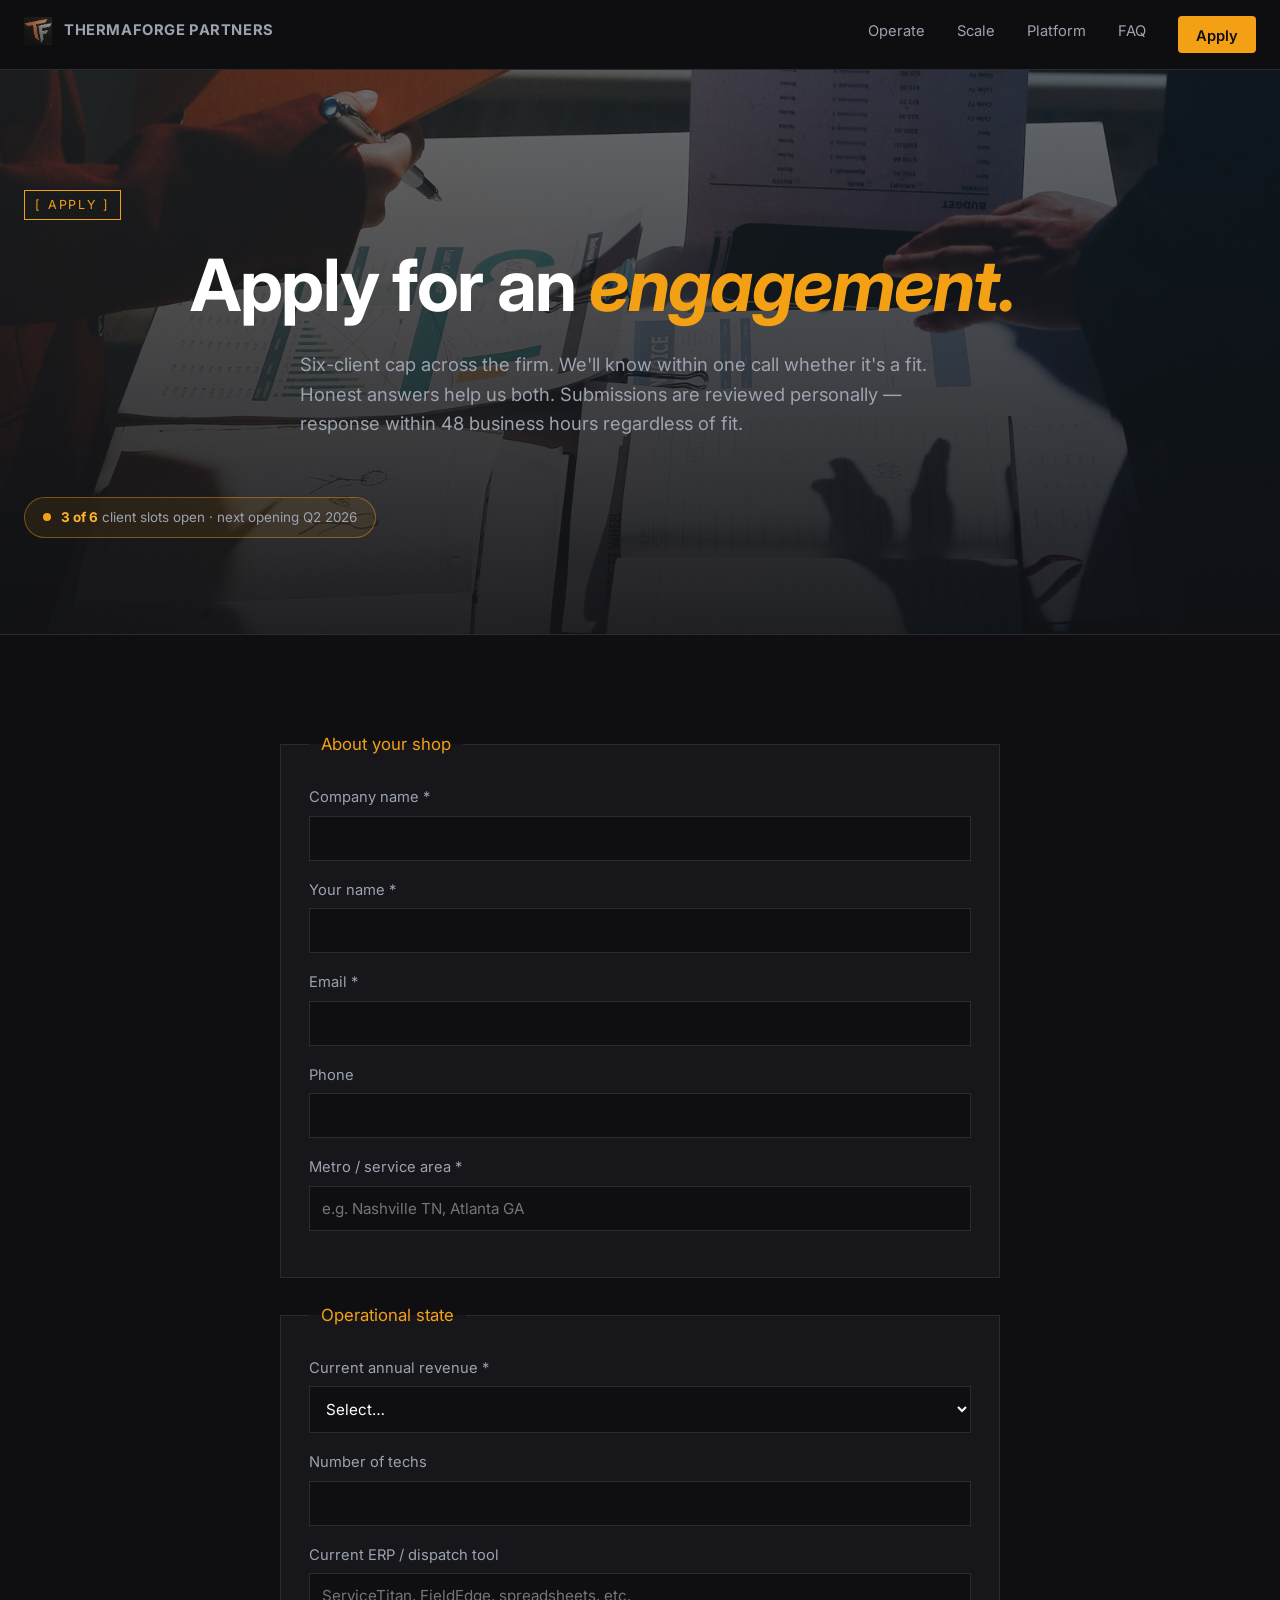
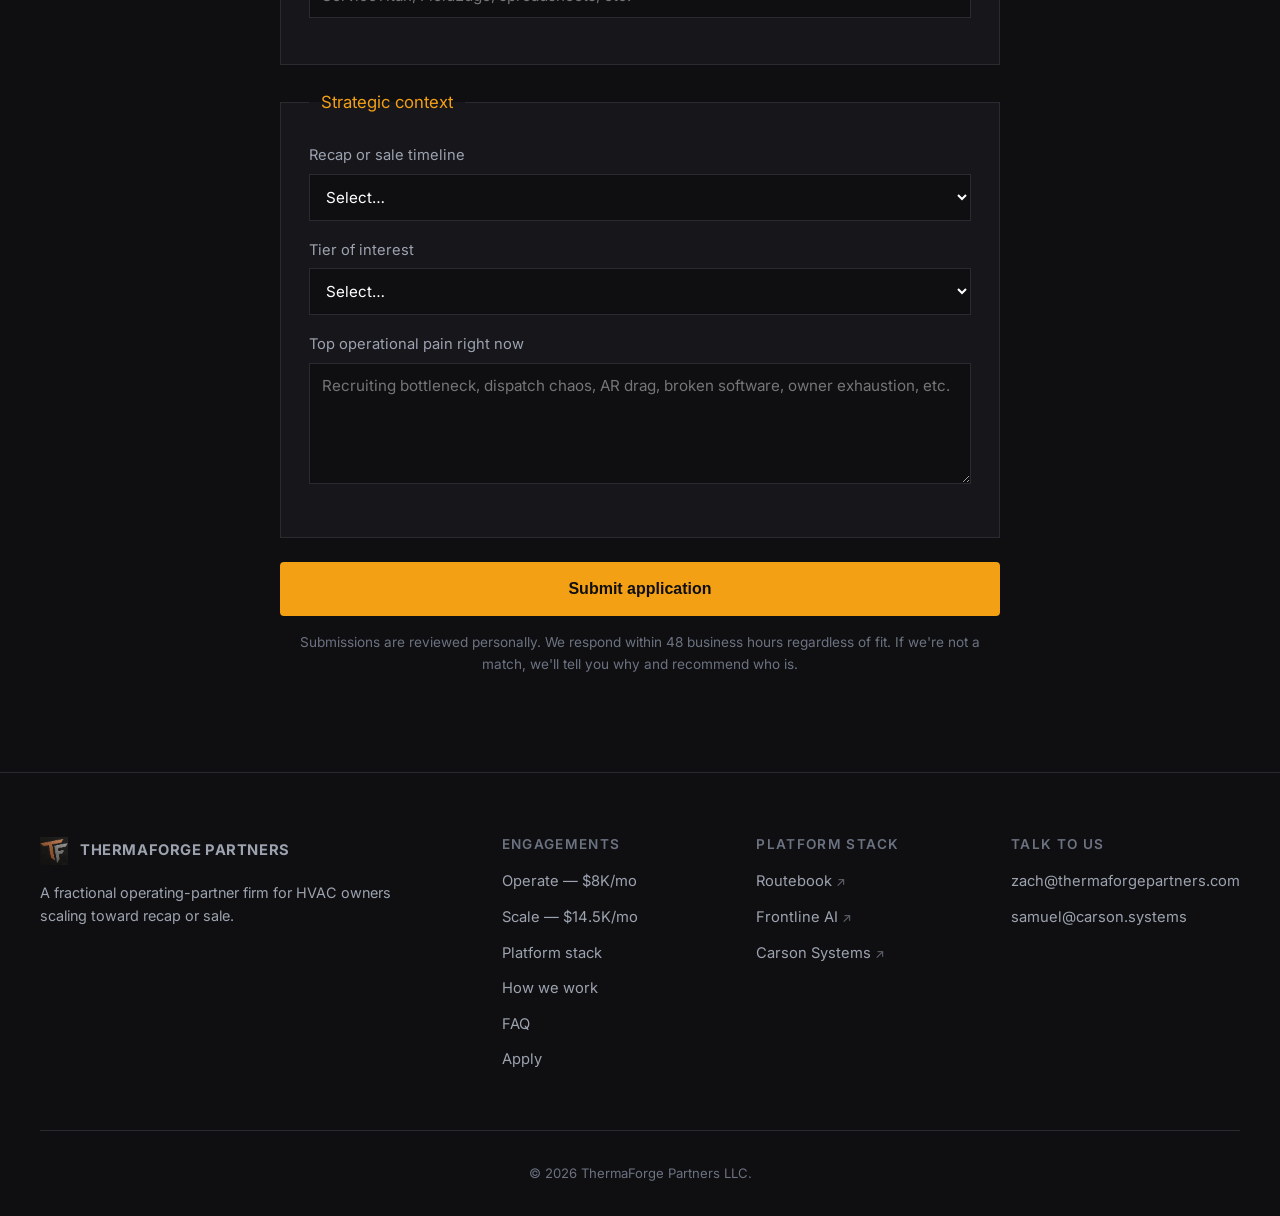
==== commit 5afcbc0a: "thermaforge: brand-rule sweep + 3 platform visuals + slot counter + CTA revert 1. AI receptionist sw" ====
--- a/apply.html
+++ b/apply.html
@@ -28,6 +28,10 @@
   <p class="tf-tier-subhead">
     Six-client cap across the firm. We'll know within one call whether it's a fit. Honest answers help us both. Submissions are reviewed personally — response within 48 business hours regardless of fit.
   </p>
+  <div class="tf-slot-badge">
+    <span class="dot"></span>
+    <span class="text"><strong>3 of 6</strong> client slots open · next opening Q2 2026</span>
+  </div>
 </section>
 
 <section class="tf-section">
--- a/styles.css
+++ b/styles.css
@@ -948,3 +948,217 @@
   border-color: var(--tf-orange);
   color: var(--tf-orange);
 }
+
+/* ── Slot counter badge — real scarcity, six-client cap surfaced ─────── */
+.tf-slot-badge {
+  display: inline-flex;
+  align-items: center;
+  gap: 10px;
+  padding: 9px 18px;
+  border: 1px solid rgba(244, 160, 21, 0.42);
+  background: rgba(244, 160, 21, 0.08);
+  border-radius: 999px;
+  font-size: 0.84rem;
+  color: var(--tf-text-muted);
+  font-family: 'Inter', sans-serif;
+  margin-top: 22px;
+}
+.tf-slot-badge .dot {
+  width: 8px; height: 8px;
+  background: var(--tf-orange);
+  border-radius: 50%;
+  animation: tfSlotPulse 2.4s ease-in-out infinite;
+  flex: none;
+}
+.tf-slot-badge strong { color: var(--tf-orange-bright); font-weight: 700; }
+@keyframes tfSlotPulse {
+  0%, 100% { box-shadow: 0 0 0 0 rgba(244, 160, 21, 0.5); }
+  50% { box-shadow: 0 0 0 8px rgba(244, 160, 21, 0); }
+}
+
+/* ── Mock: content engine schedule grid ──────────────────────────────── */
+.tf-mock-content {
+  display: grid;
+  grid-template-columns: repeat(auto-fit, minmax(180px, 1fr));
+  gap: 8px;
+}
+.tf-mock-content .content-tile {
+  background: var(--tf-bg-card);
+  border: 1px solid var(--tf-border);
+  border-radius: 4px;
+  padding: 12px;
+  font-size: 0.78rem;
+}
+.tf-mock-content .content-tile .platform {
+  font-family: 'Inter', monospace;
+  font-size: 0.66rem;
+  letter-spacing: 0.1em;
+  text-transform: uppercase;
+  color: var(--tf-orange);
+  font-weight: 600;
+  margin-bottom: 6px;
+}
+.tf-mock-content .content-tile .post {
+  color: var(--tf-text);
+  line-height: 1.4;
+  margin-bottom: 8px;
+  font-weight: 500;
+}
+.tf-mock-content .content-tile .status {
+  font-size: 0.68rem;
+  color: var(--tf-text-dim);
+}
+.tf-mock-content .content-tile.published {
+  border-color: rgba(74, 222, 128, 0.4);
+  background: rgba(74, 222, 128, 0.04);
+}
+.tf-mock-content .content-tile.published .status {
+  color: #4ade80;
+  font-weight: 600;
+}
+
+/* ── Mock: Echo Clip video output row ────────────────────────────────── */
+.tf-mock-clips {
+  display: grid;
+  grid-template-columns: repeat(4, 1fr);
+  gap: 10px;
+}
+.tf-mock-clips .clip {
+  background: var(--tf-bg-card);
+  border: 1px solid var(--tf-border);
+  border-radius: 6px;
+  overflow: hidden;
+  display: flex;
+  flex-direction: column;
+}
+.tf-mock-clips .clip .frame {
+  aspect-ratio: 9 / 12;
+  background: linear-gradient(135deg, #2a2a30 0%, #1a1a20 100%);
+  display: flex;
+  align-items: center;
+  justify-content: center;
+  position: relative;
+  border-bottom: 1px solid var(--tf-border);
+}
+.tf-mock-clips .clip .frame::before {
+  content: '';
+  position: absolute;
+  inset: 0;
+  background:
+    repeating-linear-gradient(45deg, transparent 0 8px, rgba(244,160,21,0.04) 8px 16px);
+}
+.tf-mock-clips .clip .play {
+  width: 32px; height: 32px;
+  border-radius: 50%;
+  background: rgba(244, 160, 21, 0.92);
+  color: var(--tf-bg);
+  display: flex;
+  align-items: center;
+  justify-content: center;
+  font-size: 0.85rem;
+  position: relative;
+  z-index: 1;
+}
+.tf-mock-clips .clip .meta {
+  display: flex;
+  justify-content: space-between;
+  font-family: 'Inter', monospace;
+  font-size: 0.62rem;
+  letter-spacing: 0.04em;
+  padding: 6px 8px 4px;
+  color: var(--tf-text-dim);
+}
+.tf-mock-clips .clip .meta .dest { color: var(--tf-orange); font-weight: 600; }
+.tf-mock-clips .clip .title {
+  font-size: 0.74rem;
+  color: var(--tf-text);
+  padding: 0 8px 10px;
+  font-weight: 500;
+  line-height: 1.3;
+}
+.tf-clips-summary {
+  margin-top: 10px;
+  padding: 8px 12px;
+  background: var(--tf-bg-card);
+  border: 1px solid var(--tf-border);
+  border-radius: 4px;
+  font-family: 'Inter', monospace;
+  font-size: 0.68rem;
+  letter-spacing: 0.06em;
+  color: var(--tf-text-muted);
+  text-align: center;
+}
+@media (max-width: 720px) {
+  .tf-mock-clips { grid-template-columns: repeat(2, 1fr); }
+}
+
+/* ── Mock: community engagement approval queue ───────────────────────── */
+.tf-mock-thread {
+  background: var(--tf-bg-card);
+  border-radius: 6px;
+  padding: 16px;
+}
+.tf-mock-thread .thread-meta {
+  display: flex;
+  gap: 10px;
+  font-size: 0.72rem;
+  color: var(--tf-text-dim);
+  margin-bottom: 8px;
+  flex-wrap: wrap;
+}
+.tf-mock-thread .thread-meta .sub {
+  color: var(--tf-orange);
+  font-weight: 600;
+  font-family: 'Inter', monospace;
+}
+.tf-mock-thread .thread-title {
+  color: var(--tf-text);
+  font-size: 0.92rem;
+  font-weight: 600;
+  line-height: 1.4;
+  margin-bottom: 14px;
+  padding-bottom: 14px;
+  border-bottom: 1px solid var(--tf-border);
+}
+.tf-mock-thread .thread-reply {
+  background: rgba(244, 160, 21, 0.04);
+  border: 1px solid rgba(244, 160, 21, 0.3);
+  border-radius: 4px;
+  padding: 12px 14px;
+}
+.tf-mock-thread .reply-tag {
+  display: inline-block;
+  font-family: 'Inter', monospace;
+  font-size: 0.62rem;
+  letter-spacing: 0.08em;
+  text-transform: uppercase;
+  color: var(--tf-orange);
+  font-weight: 600;
+  margin-bottom: 8px;
+}
+.tf-mock-thread .reply-body {
+  font-size: 0.84rem;
+  color: var(--tf-text-muted);
+  line-height: 1.55;
+  margin-bottom: 12px;
+}
+.tf-mock-thread .reply-actions {
+  display: flex;
+  gap: 6px;
+}
+.tf-mock-thread .action {
+  flex: 1;
+  text-align: center;
+  padding: 7px 10px;
+  background: var(--tf-bg);
+  border: 1px solid var(--tf-border);
+  border-radius: 4px;
+  font-size: 0.74rem;
+  font-weight: 500;
+  color: var(--tf-text-muted);
+}
+.tf-mock-thread .action.approve {
+  background: rgba(74, 222, 128, 0.12);
+  border-color: rgba(74, 222, 128, 0.4);
+  color: #4ade80;
+}
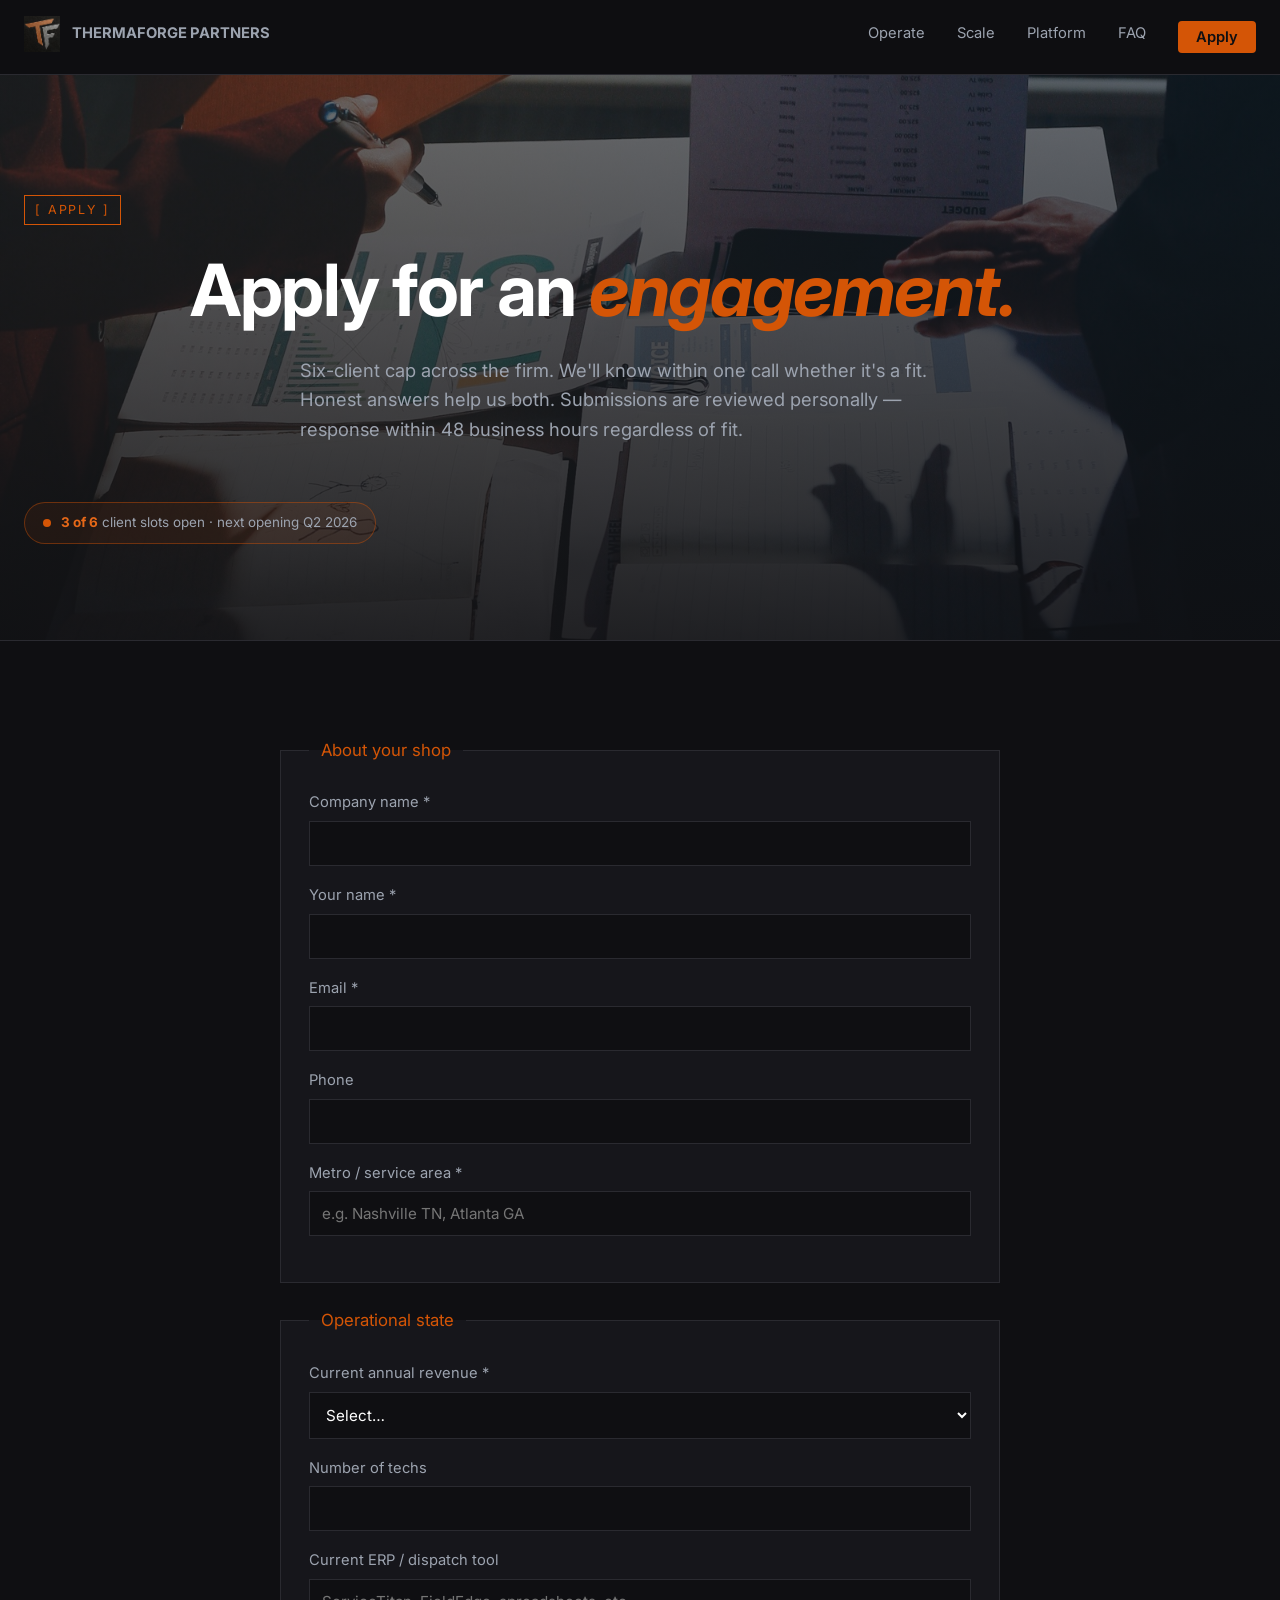
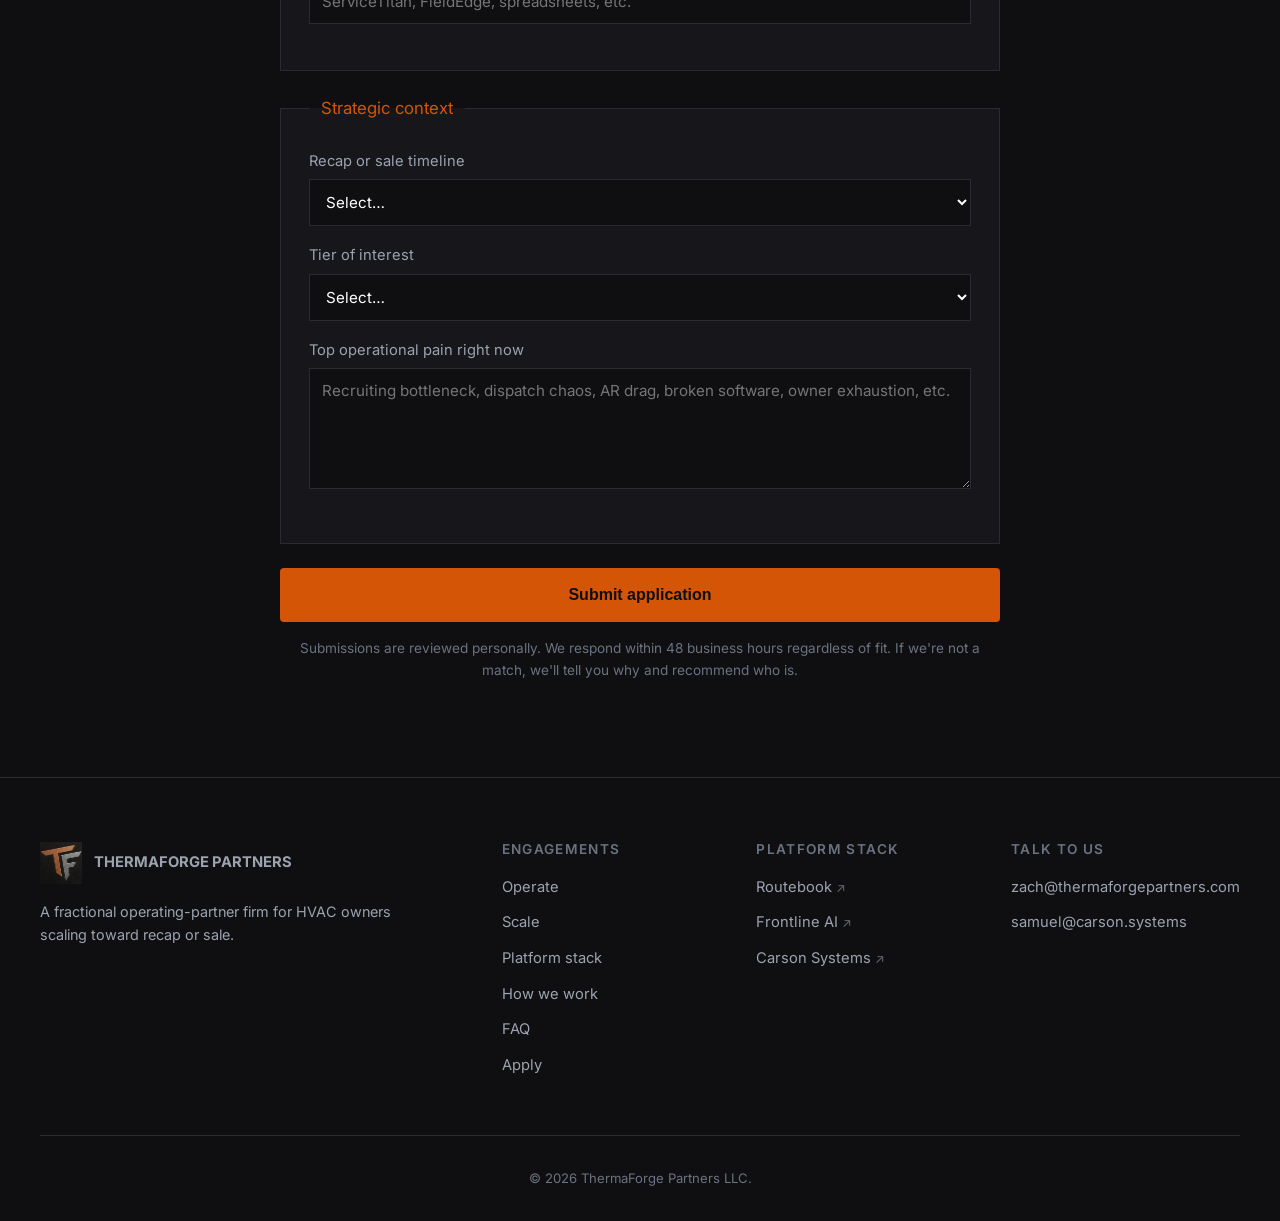
==== commit a821feec: "Strip specific pricing from public site Removes $8K/$14.5K/$499/$1,499/$24K/$96K/$290K dollar figure" ====
--- a/apply.html
+++ b/apply.html
@@ -98,8 +98,8 @@
         <label>Tier of interest
           <select name="tier">
             <option value="">Select…</option>
-            <option>Operate ($8K/mo)</option>
-            <option>Scale ($14.5K/mo)</option>
+            <option>Operate — operating partner in the seat</option>
+            <option>Scale — operating partner + full demand engine</option>
             <option>Not sure yet</option>
           </select>
         </label>
@@ -126,8 +126,8 @@
     <div>
       <h4>Engagements</h4>
       <ul>
-        <li><a href="/operate">Operate — $8K/mo</a></li>
-        <li><a href="/scale">Scale — $14.5K/mo</a></li>
+        <li><a href="/operate">Operate</a></li>
+        <li><a href="/scale">Scale</a></li>
         <li><a href="/platform">Platform stack</a></li>
         <li><a href="/#how-we-work">How we work</a></li>
         <li><a href="/#faq">FAQ</a></li>
--- a/styles.css
+++ b/styles.css
@@ -1,7 +1,7 @@
 /* THERMAFORGE PARTNERS — site stylesheet */
 :root {
-  --tf-orange: #F4A015;
-  --tf-orange-bright: #FFB52A;
+  --tf-orange: #D45506;
+  --tf-orange-bright: #E66818;
   --tf-ember: #8B2500;
   --tf-bg: #0F0F12;
   --tf-bg-alt: #16161B;
@@ -70,11 +70,57 @@
 .tf-nav-logo {
   display: flex; align-items: center; gap: 12px;
   font-family: 'Inter', system-ui, sans-serif; font-weight: 700;
-  font-size: 0.95rem; letter-spacing: 0.04em;
   margin-right: auto;
 }
-.tf-nav-logo img { width: 28px; height: 28px; }
+.tf-nav-logo img { width: 36px; height: 36px; flex: none; }
 .tf-nav-logo:hover { color: var(--tf-orange); }
+
+/* THERMAFORGE on top, PARTNERS underneath, copper-letter-spaced */
+.tf-wordmark {
+  display: flex;
+  flex-direction: column;
+  line-height: 1;
+  gap: 5px;
+}
+.tf-wordmark-main {
+  font-size: 1rem;
+  font-weight: 800;
+  letter-spacing: 0.08em;
+  color: var(--tf-text);
+}
+.tf-wordmark-main .tf-a {
+  color: var(--tf-orange);
+}
+.tf-wordmark-sub {
+  font-size: 0.6rem;
+  font-weight: 600;
+  letter-spacing: 0.36em;
+  color: var(--tf-orange);
+  display: inline-flex;
+  align-items: center;
+  gap: 6px;
+}
+.tf-wordmark-sub::before,
+.tf-wordmark-sub::after {
+  content: '';
+  display: inline-block;
+  width: 12px;
+  height: 1px;
+  background: var(--tf-orange);
+  flex: none;
+}
+@media (max-width: 480px) {
+  .tf-wordmark-main { font-size: 0.86rem; letter-spacing: 0.06em; }
+  .tf-wordmark-sub { font-size: 0.52rem; letter-spacing: 0.28em; }
+  .tf-wordmark-sub::before,
+  .tf-wordmark-sub::after { width: 8px; }
+  .tf-nav-logo img { width: 30px; height: 30px; }
+}
+
+/* Footer wordmark scales the same pattern */
+.tf-footer-brand .tf-wordmark-main { font-size: 1.1rem; }
+.tf-footer-brand .tf-wordmark-sub { font-size: 0.62rem; }
+.tf-footer-brand .tf-nav-logo img { width: 42px; height: 42px; }
 
 .tf-nav a {
   font-size: 0.92rem; color: var(--tf-text-muted);
@@ -83,16 +129,25 @@
 .tf-nav a:hover { color: var(--tf-text); }
 .tf-nav a.active { color: var(--tf-orange); border-bottom-color: var(--tf-orange); }
 
-.tf-nav-cta {
-  background: var(--tf-orange); color: var(--tf-bg) !important;
-  padding: 9px 18px; border-radius: 4px; font-weight: 600;
+/* Specificity bump: .tf-nav a (0,1,1) was beating .tf-nav-cta (0,1,0)
+   on padding-bottom — Apply text was shifted toward the top of the box. */
+.tf-nav a.tf-nav-cta {
+  background: var(--tf-orange);
+  color: var(--tf-bg) !important;
+  padding: 9px 18px !important;
+  border-radius: 4px;
+  font-weight: 600;
   border-bottom: none !important;
-}
-.tf-nav-cta:hover { background: var(--tf-orange-bright); color: var(--tf-bg) !important; }
+  display: inline-flex;
+  align-items: center;
+  justify-content: center;
+  line-height: 1;
+}
+.tf-nav a.tf-nav-cta:hover { background: var(--tf-orange-bright); color: var(--tf-bg) !important; }
 
 @media (max-width: 768px) {
   .tf-nav { gap: 12px; padding: 14px 16px; flex-wrap: wrap; }
-  .tf-nav-logo span { font-size: 0.8rem; }
+  /* mobile wordmark sizes handled in .tf-wordmark-main / .tf-wordmark-sub @ 480px */
   .tf-nav a:not(.tf-nav-cta) { font-size: 0.82rem; }
 }
 
@@ -244,7 +299,17 @@
   padding: 28px;
   position: relative;
   display: flex; flex-direction: column;
-}
+  /* Defensive cap — keeps every card the same width as the column */
+  max-width: 680px;
+  width: 100%;
+  margin-left: auto;
+  margin-right: auto;
+  box-sizing: border-box;
+  /* Prevent any inner content from forcing the card wider */
+  min-width: 0;
+  overflow: hidden;
+}
+.tf-platform-card > * { max-width: 100%; }
 .tf-platform-card .tf-tier-badge {
   display: inline-block;
   font-family: 'Inter', monospace;
@@ -390,7 +455,7 @@
   color: var(--tf-orange); border-bottom-color: var(--tf-orange);
 }
 .tf-comparison-table td:nth-child(2) {
-  background: rgba(244, 160, 21, 0.04);
+  background: rgba(212, 85, 6, 0.04);
   color: var(--tf-text); font-weight: 500;
 }
 .tf-comparison-table td:first-child { color: var(--tf-text); font-weight: 500; }
@@ -653,7 +718,7 @@
 .tf-moat-callout {
   margin: 20px 0 4px;
   padding: 20px 24px;
-  background: rgba(244, 160, 21, 0.06);
+  background: rgba(212, 85, 6, 0.06);
   border-left: 2px solid var(--tf-orange);
   border-radius: 0 4px 4px 0;
 }
@@ -683,173 +748,200 @@
   .tf-platform-card-body { padding: 16px 20px 22px; }
 }
 
-/* ── Platform.html visuals — real CSS-built mockups, not placeholders ── */
+/* ── Platform.html visuals — real CSS-built mockups, legible at desktop ── */
 .tf-screenshot {
   background: var(--tf-bg);
   border: 1px solid var(--tf-border);
-  border-radius: 6px;
+  border-radius: 10px;
   padding: 0;
-  margin: 18px 0;
+  margin: 22px 0;
   overflow: hidden;
   position: relative;
 }
 .tf-screenshot-chrome {
   display: flex;
   align-items: center;
-  gap: 6px;
-  padding: 10px 14px;
+  gap: 8px;
+  padding: 14px 18px;
   background: var(--tf-bg-card);
   border-bottom: 1px solid var(--tf-border);
 }
 .tf-screenshot-chrome .dot {
-  width: 9px; height: 9px; border-radius: 50%;
+  width: 11px; height: 11px; border-radius: 50%;
   background: var(--tf-border);
-}
-.tf-screenshot-chrome .dot:nth-child(1) { background: #5a4a4a; }
-.tf-screenshot-chrome .dot:nth-child(2) { background: #5a554a; }
-.tf-screenshot-chrome .dot:nth-child(3) { background: #4a5a4a; }
+  flex: none;
+}
+.tf-screenshot-chrome .dot:nth-child(1) { background: #6a4848; }
+.tf-screenshot-chrome .dot:nth-child(2) { background: #6a614a; }
+.tf-screenshot-chrome .dot:nth-child(3) { background: #4a6a4d; }
 .tf-screenshot-chrome .label {
-  margin-left: 12px;
-  font-family: 'Inter', monospace;
-  font-size: 0.7rem;
-  color: var(--tf-text-dim);
-  letter-spacing: 0.04em;
-}
-.tf-screenshot-body { padding: 18px; }
+  margin-left: 14px;
+  font-size: 0.85rem;
+  color: var(--tf-text-muted);
+  font-weight: 500;
+}
+.tf-screenshot-body { padding: 24px; }
 
 /* Routebook dashboard mock */
 .tf-mock-dashboard {
   display: grid;
   grid-template-columns: repeat(3, 1fr);
-  gap: 10px;
+  gap: 14px;
 }
 .tf-mock-kpi {
   background: var(--tf-bg-card);
   border: 1px solid var(--tf-border);
-  border-radius: 4px;
-  padding: 12px 14px;
+  border-radius: 8px;
+  padding: 18px 20px;
 }
 .tf-mock-kpi .kpi-label {
-  font-family: 'Inter', monospace;
-  font-size: 0.62rem;
-  letter-spacing: 0.1em;
-  color: var(--tf-text-dim);
-  text-transform: uppercase;
-  margin-bottom: 6px;
+  font-size: 0.85rem;
+  color: var(--tf-text-muted);
+  margin-bottom: 8px;
+  font-weight: 500;
 }
 .tf-mock-kpi .kpi-value {
-  font-size: 1.3rem;
+  font-size: 1.8rem;
   font-weight: 700;
   color: var(--tf-text);
   font-variant-numeric: tabular-nums;
   letter-spacing: -0.02em;
+  line-height: 1.1;
 }
 .tf-mock-kpi .kpi-delta {
-  font-size: 0.72rem;
-  margin-top: 4px;
+  font-size: 0.92rem;
+  margin-top: 6px;
+  font-weight: 600;
   font-variant-numeric: tabular-nums;
 }
 .tf-mock-kpi .kpi-delta.up { color: #4ade80; }
 .tf-mock-kpi .kpi-delta.down { color: #f87171; }
 .tf-mock-dispatch {
   grid-column: 1 / -1;
-  margin-top: 6px;
+  margin-top: 8px;
   background: var(--tf-bg-card);
   border: 1px solid var(--tf-border);
-  border-radius: 4px;
+  border-radius: 8px;
   overflow: hidden;
 }
 .tf-mock-dispatch-row {
   display: grid;
-  grid-template-columns: 64px repeat(5, 1fr);
+  grid-template-columns: 80px repeat(5, 1fr);
   gap: 1px;
   background: var(--tf-border);
 }
 .tf-mock-dispatch-row .cell {
   background: var(--tf-bg-card);
-  padding: 8px 6px;
-  font-family: 'Inter', monospace;
-  font-size: 0.66rem;
-  color: var(--tf-text-dim);
-}
-.tf-mock-dispatch-row .cell.h { color: var(--tf-orange); font-weight: 600; }
-.tf-mock-dispatch-row .cell.t { color: var(--tf-orange-bright); font-weight: 600; }
+  padding: 14px 12px;
+  font-size: 0.92rem;
+  color: var(--tf-text-muted);
+  font-weight: 500;
+}
+.tf-mock-dispatch-row .cell.h {
+  color: var(--tf-orange);
+  font-weight: 700;
+  font-size: 0.85rem;
+  background: var(--tf-bg);
+}
+.tf-mock-dispatch-row .cell.t {
+  color: var(--tf-orange-bright);
+  font-weight: 700;
+  font-size: 0.88rem;
+}
 .tf-mock-dispatch-row .cell.j {
-  background: rgba(244, 160, 21, 0.18);
-  color: #fff;
-  border-left: 2px solid var(--tf-orange);
+  background: rgba(212, 85, 6, 0.20);
+  color: var(--tf-text);
+  border-left: 3px solid var(--tf-orange);
+  font-weight: 600;
 }
 .tf-mock-dispatch-row .cell.j2 {
-  background: rgba(74, 222, 128, 0.16);
-  color: #fff;
-  border-left: 2px solid #4ade80;
-}
-
-/* Pipeline flow diagram (SVG-based) */
+  background: rgba(74, 222, 128, 0.18);
+  color: var(--tf-text);
+  border-left: 3px solid #4ade80;
+  font-weight: 600;
+}
+@media (max-width: 720px) {
+  .tf-mock-dashboard { grid-template-columns: 1fr; }
+  .tf-mock-dispatch-row { grid-template-columns: 64px repeat(5, 1fr); }
+  .tf-mock-dispatch-row .cell { padding: 10px 6px; font-size: 0.78rem; }
+}
+
+/* Pipeline flow diagram */
 .tf-mock-pipeline {
   background: var(--tf-bg-card);
-  border-radius: 6px;
-  padding: 22px 18px;
+  border-radius: 10px;
+  padding: 28px 22px;
   display: grid;
   grid-template-columns: 1fr auto 1fr auto 1fr auto 1fr;
-  gap: 8px;
-  align-items: center;
+  gap: 12px;
+  align-items: stretch;
 }
 .tf-pipeline-stage {
   background: var(--tf-bg);
   border: 1px solid var(--tf-border);
-  border-radius: 4px;
-  padding: 10px 12px;
+  border-radius: 8px;
+  padding: 18px 16px;
   text-align: center;
+  display: flex;
+  flex-direction: column;
+  justify-content: center;
 }
 .tf-pipeline-stage .icon {
-  font-family: 'Inter', monospace;
-  font-size: 0.68rem;
-  letter-spacing: 0.1em;
+  font-size: 0.75rem;
+  font-weight: 700;
+  letter-spacing: 0.08em;
   color: var(--tf-orange);
   text-transform: uppercase;
-  margin-bottom: 4px;
+  margin-bottom: 10px;
 }
 .tf-pipeline-stage .body {
-  font-size: 0.8rem;
-  color: var(--tf-text);
-  font-weight: 500;
-  line-height: 1.3;
+  font-size: 0.95rem;
+  color: var(--tf-text);
+  font-weight: 600;
+  line-height: 1.35;
+  letter-spacing: -0.01em;
 }
 .tf-pipeline-stage .body small {
   display: block;
-  font-size: 0.68rem;
-  color: var(--tf-text-dim);
+  font-size: 0.82rem;
+  color: var(--tf-text-muted);
   font-weight: 400;
-  margin-top: 2px;
+  margin-top: 6px;
+  letter-spacing: 0;
 }
 .tf-pipeline-stage.active {
   border-color: var(--tf-orange);
-  background: rgba(244, 160, 21, 0.08);
+  background: rgba(212, 85, 6, 0.08);
+  box-shadow: 0 0 0 3px rgba(212, 85, 6, 0.10);
 }
 .tf-pipeline-arrow {
-  width: 24px;
+  width: 28px;
   height: 2px;
   background: var(--tf-border);
   position: relative;
+  align-self: center;
 }
 .tf-pipeline-arrow::after {
   content: '';
   position: absolute;
-  right: -4px; top: -3px;
-  width: 8px; height: 8px;
+  right: -5px; top: -4px;
+  width: 10px; height: 10px;
   border-top: 2px solid var(--tf-border);
   border-right: 2px solid var(--tf-border);
   transform: rotate(45deg);
 }
-@media (max-width: 720px) {
-  .tf-mock-pipeline { grid-template-columns: 1fr; gap: 4px; }
+@media (max-width: 880px) {
+  .tf-mock-pipeline {
+    grid-template-columns: 1fr;
+    gap: 0;
+  }
   .tf-pipeline-arrow {
-    width: 2px; height: 16px;
-    transform: rotate(0); margin: 0 auto;
+    width: 2px; height: 22px;
+    margin: 8px auto;
+    transform: rotate(0);
   }
   .tf-pipeline-arrow::after {
-    right: -3px; top: auto; bottom: -4px;
+    right: -4px; top: auto; bottom: -5px;
     transform: rotate(135deg);
   }
 }
@@ -857,96 +949,111 @@
 /* Frontline call interface mock */
 .tf-mock-call {
   background: var(--tf-bg-card);
-  border-radius: 6px;
-  padding: 18px;
+  border-radius: 10px;
+  padding: 24px;
   display: grid;
   grid-template-columns: 1fr;
-  gap: 14px;
+  gap: 18px;
 }
 .tf-call-header {
   display: flex;
   align-items: center;
-  gap: 12px;
-  padding-bottom: 14px;
+  gap: 16px;
+  padding-bottom: 18px;
   border-bottom: 1px solid var(--tf-border);
 }
 .tf-call-avatar {
-  width: 36px; height: 36px;
+  width: 52px; height: 52px;
   border-radius: 50%;
-  background: rgba(244, 160, 21, 0.18);
-  border: 1px solid var(--tf-orange);
+  background: rgba(212, 85, 6, 0.20);
+  border: 2px solid var(--tf-orange);
   display: flex; align-items: center; justify-content: center;
   font-weight: 700;
-  font-size: 0.85rem;
-  color: var(--tf-orange);
-}
-.tf-call-meta { flex: 1; }
-.tf-call-meta .name { font-size: 0.92rem; font-weight: 600; color: var(--tf-text); }
-.tf-call-meta .sub { font-size: 0.74rem; color: var(--tf-text-dim); margin-top: 2px; }
+  font-size: 1.3rem;
+  color: var(--tf-orange);
+  flex: none;
+}
+.tf-call-meta { flex: 1; min-width: 0; }
+.tf-call-meta .name { font-size: 1.05rem; font-weight: 600; color: var(--tf-text); }
+.tf-call-meta .sub { font-size: 0.88rem; color: var(--tf-text-muted); margin-top: 4px; }
 .tf-call-status {
-  display: inline-flex; align-items: center; gap: 6px;
-  padding: 4px 10px;
-  background: rgba(74, 222, 128, 0.12);
-  border: 1px solid rgba(74, 222, 128, 0.4);
+  display: inline-flex; align-items: center; gap: 8px;
+  padding: 6px 14px;
+  background: rgba(74, 222, 128, 0.14);
+  border: 1px solid rgba(74, 222, 128, 0.42);
   border-radius: 999px;
-  font-size: 0.68rem;
-  letter-spacing: 0.06em;
+  font-size: 0.78rem;
+  letter-spacing: 0.04em;
   text-transform: uppercase;
   color: #4ade80;
   font-weight: 600;
+  flex: none;
 }
 .tf-call-status::before {
   content: '';
-  width: 6px; height: 6px;
+  width: 8px; height: 8px;
   border-radius: 50%;
   background: #4ade80;
   box-shadow: 0 0 0 0 rgba(74, 222, 128, 0.7);
-  animation: tfCallPulse 1.6s ease infinite;
+  animation: tfCallPulse 1.8s ease infinite;
 }
 @keyframes tfCallPulse {
-  0% { box-shadow: 0 0 0 0 rgba(74, 222, 128, 0.5); }
-  100% { box-shadow: 0 0 0 8px rgba(74, 222, 128, 0); }
+  0% { box-shadow: 0 0 0 0 rgba(74, 222, 128, 0.55); }
+  100% { box-shadow: 0 0 0 10px rgba(74, 222, 128, 0); }
 }
 .tf-call-transcript {
-  font-family: 'Inter', monospace;
-  font-size: 0.8rem;
+  font-size: 0.95rem;
   line-height: 1.55;
-  color: var(--tf-text-muted);
+  color: var(--tf-text);
+}
+.tf-call-transcript .line {
+  display: grid;
+  grid-template-columns: 100px 1fr;
+  gap: 16px;
+  margin-bottom: 14px;
+  align-items: start;
 }
 .tf-call-transcript .speaker {
-  display: inline-block;
-  width: 64px;
-  color: var(--tf-orange);
-  font-weight: 600;
-  font-size: 0.7rem;
-  letter-spacing: 0.06em;
+  font-size: 0.78rem;
+  font-weight: 700;
+  letter-spacing: 0.05em;
   text-transform: uppercase;
-  vertical-align: top;
-}
-.tf-call-transcript .speaker.cust { color: var(--tf-text); }
-.tf-call-transcript .line { display: flex; gap: 12px; margin-bottom: 8px; }
-.tf-call-transcript .line .text { flex: 1; }
+  color: var(--tf-orange);
+  padding-top: 2px;
+}
+.tf-call-transcript .speaker.cust { color: var(--tf-text-muted); }
+.tf-call-transcript .text {
+  color: var(--tf-text);
+  font-weight: 400;
+}
 .tf-call-actions {
   display: grid;
   grid-template-columns: repeat(3, 1fr);
-  gap: 8px;
-  padding-top: 12px;
+  gap: 10px;
+  padding-top: 16px;
   border-top: 1px solid var(--tf-border);
 }
 .tf-call-action {
   background: var(--tf-bg);
   border: 1px solid var(--tf-border);
-  border-radius: 4px;
-  padding: 10px 8px;
+  border-radius: 6px;
+  padding: 12px 10px;
   text-align: center;
-  font-size: 0.74rem;
+  font-size: 0.85rem;
   color: var(--tf-text-muted);
   font-weight: 500;
 }
 .tf-call-action.primary {
-  background: rgba(244, 160, 21, 0.12);
+  background: rgba(212, 85, 6, 0.14);
   border-color: var(--tf-orange);
   color: var(--tf-orange);
+  font-weight: 600;
+}
+@media (max-width: 720px) {
+  .tf-call-header { flex-wrap: wrap; }
+  .tf-call-status { margin-left: auto; }
+  .tf-call-transcript .line { grid-template-columns: 1fr; gap: 4px; }
+  .tf-call-actions { grid-template-columns: 1fr; }
 }
 
 /* ── Slot counter badge — real scarcity, six-client cap surfaced ─────── */
@@ -955,8 +1062,8 @@
   align-items: center;
   gap: 10px;
   padding: 9px 18px;
-  border: 1px solid rgba(244, 160, 21, 0.42);
-  background: rgba(244, 160, 21, 0.08);
+  border: 1px solid rgba(212, 85, 6, 0.42);
+  background: rgba(212, 85, 6, 0.08);
   border-radius: 999px;
   font-size: 0.84rem;
   color: var(--tf-text-muted);
@@ -972,8 +1079,8 @@
 }
 .tf-slot-badge strong { color: var(--tf-orange-bright); font-weight: 700; }
 @keyframes tfSlotPulse {
-  0%, 100% { box-shadow: 0 0 0 0 rgba(244, 160, 21, 0.5); }
-  50% { box-shadow: 0 0 0 8px rgba(244, 160, 21, 0); }
+  0%, 100% { box-shadow: 0 0 0 0 rgba(212, 85, 6, 0.5); }
+  50% { box-shadow: 0 0 0 8px rgba(212, 85, 6, 0); }
 }
 
 /* ── Mock: content engine schedule grid ──────────────────────────────── */
@@ -1045,12 +1152,12 @@
   position: absolute;
   inset: 0;
   background:
-    repeating-linear-gradient(45deg, transparent 0 8px, rgba(244,160,21,0.04) 8px 16px);
+    repeating-linear-gradient(45deg, transparent 0 8px, rgba(212,85,6,0.04) 8px 16px);
 }
 .tf-mock-clips .clip .play {
   width: 32px; height: 32px;
   border-radius: 50%;
-  background: rgba(244, 160, 21, 0.92);
+  background: rgba(212, 85, 6, 0.92);
   color: var(--tf-bg);
   display: flex;
   align-items: center;
@@ -1121,8 +1228,8 @@
   border-bottom: 1px solid var(--tf-border);
 }
 .tf-mock-thread .thread-reply {
-  background: rgba(244, 160, 21, 0.04);
-  border: 1px solid rgba(244, 160, 21, 0.3);
+  background: rgba(212, 85, 6, 0.04);
+  border: 1px solid rgba(212, 85, 6, 0.3);
   border-radius: 4px;
   padding: 12px 14px;
 }
@@ -1162,3 +1269,320 @@
   border-color: rgba(74, 222, 128, 0.4);
   color: #4ade80;
 }
+
+/* ── THE NAME section — dark outlined cards, monumental, side-by-side ── */
+.tf-name-section {
+  padding: 130px 0 110px;
+  background:
+    radial-gradient(circle at 20% 0%, rgba(212, 85, 6, 0.06), transparent 50%),
+    radial-gradient(circle at 80% 100%, rgba(212, 85, 6, 0.04), transparent 50%),
+    var(--tf-bg);
+  position: relative;
+  overflow: hidden;
+}
+.tf-name-section::before {
+  content: '';
+  position: absolute;
+  top: 0; left: 50%;
+  transform: translateX(-50%);
+  width: min(960px, 90%);
+  height: 1px;
+  background: linear-gradient(90deg, transparent, rgba(212, 85, 6, 0.55), transparent);
+}
+.tf-name-section .tf-container {
+  text-align: center;
+  position: relative;
+}
+.tf-name-section .tf-section-head { color: var(--tf-orange); }
+.tf-name-section h2 {
+  font-size: clamp(3rem, 9vw, 6.5rem);
+  font-weight: 800;
+  letter-spacing: -0.04em;
+  line-height: 0.95;
+  margin: 16px 0 22px;
+  color: var(--tf-text);
+}
+.tf-name-section > .tf-container > p {
+  font-size: clamp(1.05rem, 1.6vw, 1.3rem);
+  color: var(--tf-text-muted);
+  font-style: italic;
+  margin: 0 auto 80px;
+  max-width: 540px;
+}
+
+/* The two cards, side-by-side on desktop */
+.tf-name-grid {
+  display: grid;
+  grid-template-columns: 1fr 1fr;
+  gap: 28px;
+  max-width: 1100px;
+  margin: 0 auto;
+  text-align: left;
+}
+.tf-name-block {
+  position: relative;
+  padding: 56px 44px 48px;
+  background: linear-gradient(180deg, rgba(26, 26, 32, 0.95) 0%, rgba(15, 15, 18, 0.95) 100%);
+  border: 1px solid var(--tf-border);
+  border-radius: 16px;
+  overflow: hidden;
+  transition: border-color 0.3s ease, transform 0.3s ease, box-shadow 0.3s ease;
+}
+/* Top copper accent stroke that fades in/out across the edge */
+.tf-name-block::before {
+  content: '';
+  position: absolute;
+  top: 0; left: 0; right: 0;
+  height: 3px;
+  background: linear-gradient(90deg, transparent, var(--tf-orange) 30%, var(--tf-orange-bright) 50%, var(--tf-orange) 70%, transparent);
+  z-index: 1;
+}
+/* Subtle inner heat-glow */
+.tf-name-block::after {
+  content: '';
+  position: absolute;
+  top: -30%; right: -20%;
+  width: 70%; height: 70%;
+  background: radial-gradient(circle, rgba(212, 85, 6, 0.10), transparent 65%);
+  pointer-events: none;
+  z-index: 0;
+}
+.tf-name-block:hover {
+  border-color: rgba(212, 85, 6, 0.45);
+  transform: translateY(-3px);
+  box-shadow: 0 14px 40px rgba(0, 0, 0, 0.35), 0 0 0 1px rgba(212, 85, 6, 0.2);
+}
+.tf-name-block > * { position: relative; z-index: 2; }
+.tf-name-block .tf-name-tag {
+  display: block;
+  font-size: clamp(2.4rem, 4.4vw, 3.6rem);
+  font-weight: 900;
+  letter-spacing: -0.03em;
+  line-height: 1;
+  color: var(--tf-orange);
+  margin-bottom: 26px;
+  text-transform: none;
+  text-shadow: 0 0 24px rgba(212, 85, 6, 0.25);
+}
+.tf-name-block h3 {
+  font-size: clamp(1.3rem, 2.2vw, 1.7rem);
+  font-weight: 700;
+  letter-spacing: -0.02em;
+  line-height: 1.25;
+  color: var(--tf-text);
+  margin-bottom: 22px;
+  max-width: 26ch;
+}
+.tf-name-block p {
+  font-size: clamp(1rem, 1.4vw, 1.08rem);
+  line-height: 1.7;
+  color: var(--tf-text-muted);
+  margin: 0;
+}
+.tf-name-block em {
+  font-style: normal;
+  color: var(--tf-orange);
+  font-weight: 600;
+}
+
+/* Closing block stays centered, monumental tagline */
+.tf-name-conclusion {
+  max-width: 760px;
+  margin: 100px auto 0;
+  padding-top: 60px;
+  border-top: 1px solid var(--tf-border);
+  text-align: center;
+  position: relative;
+}
+.tf-name-conclusion::before {
+  content: '';
+  position: absolute;
+  top: -1px; left: 50%;
+  transform: translateX(-50%);
+  width: 80px;
+  height: 2px;
+  background: var(--tf-orange);
+}
+.tf-name-conclusion p {
+  font-size: 1.08rem;
+  line-height: 1.65;
+  color: var(--tf-text-muted);
+  margin: 0 0 36px;
+}
+.tf-name-conclusion .tf-name-tagline {
+  font-size: clamp(1.5rem, 3vw, 2.2rem);
+  font-weight: 700;
+  letter-spacing: -0.02em;
+  line-height: 1.2;
+  color: var(--tf-text);
+  margin: 0;
+}
+
+@media (max-width: 880px) {
+  .tf-name-section { padding: 80px 0 64px; }
+  .tf-name-grid {
+    grid-template-columns: 1fr;
+    gap: 20px;
+  }
+  .tf-name-block { padding: 40px 28px 36px; }
+  .tf-name-conclusion { margin-top: 64px; padding-top: 44px; }
+}
+
+/* ── Platform cards: real-photo treatment ────────────────────────────── */
+.tf-card-photo {
+  margin: 22px 0 14px;
+  border-radius: 10px;
+  overflow: hidden;
+  position: relative;
+  aspect-ratio: 4 / 3;
+  background: var(--tf-bg);
+}
+.tf-card-photo img {
+  width: 100%;
+  height: 100%;
+  object-fit: cover;
+  filter: contrast(1.06) saturate(0.92) brightness(0.95);
+  transition: transform 0.5s ease, filter 0.3s ease;
+}
+.tf-platform-card:hover .tf-card-photo img {
+  transform: scale(1.04);
+  filter: contrast(1.08) saturate(0.96) brightness(1);
+}
+.tf-card-photo::after {
+  content: '';
+  position: absolute;
+  inset: 0;
+  background: linear-gradient(to top, rgba(15, 15, 18, 0.75) 0%, transparent 50%);
+  pointer-events: none;
+}
+.tf-card-photo-caption {
+  position: absolute;
+  left: 18px;
+  right: 18px;
+  bottom: 14px;
+  z-index: 1;
+  color: var(--tf-text);
+  font-size: 0.95rem;
+  font-weight: 500;
+  letter-spacing: -0.01em;
+  line-height: 1.4;
+  text-shadow: 0 2px 12px rgba(0, 0, 0, 0.6);
+}
+@media (max-width: 720px) {
+  .tf-card-photo { aspect-ratio: 4 / 3; }
+  .tf-card-photo-caption { font-size: 0.88rem; left: 14px; right: 14px; bottom: 12px; }
+}
+
+/* ── Scale: stacked-vs-bundled value framing (replaces sticker-shock pricing row) ─── */
+.tf-stack-savings {
+  margin-top: 32px;
+  max-width: 920px;
+  margin-left: auto;
+  margin-right: auto;
+}
+.tf-stack-savings-row {
+  display: grid;
+  grid-template-columns: 1fr auto 1fr;
+  gap: 24px;
+  align-items: stretch;
+}
+.tf-stack-savings-col {
+  padding: 28px 32px;
+  border-radius: 12px;
+  display: flex;
+  flex-direction: column;
+  gap: 12px;
+}
+.tf-stack-savings-col.stacked {
+  background: var(--tf-bg);
+  border: 1px solid var(--tf-border);
+}
+.tf-stack-savings-col.bundled {
+  background: rgba(212, 85, 6, 0.08);
+  border: 1px solid var(--tf-orange);
+}
+.tf-stack-savings-col .label {
+  font-size: 0.78rem;
+  font-weight: 600;
+  letter-spacing: 0.1em;
+  text-transform: uppercase;
+  color: var(--tf-text-muted);
+}
+.tf-stack-savings-col.bundled .label { color: var(--tf-orange); }
+.tf-stack-savings-col .figure {
+  font-size: 1.85rem;
+  font-weight: 700;
+  letter-spacing: -0.02em;
+  color: var(--tf-text);
+  font-variant-numeric: tabular-nums;
+  line-height: 1.1;
+}
+.tf-stack-savings-col.bundled .figure {
+  font-size: 1.6rem;
+  color: var(--tf-text);
+}
+.tf-stack-savings-col .note {
+  font-size: 0.92rem;
+  color: var(--tf-text-muted);
+  line-height: 1.55;
+}
+.tf-stack-savings-divider {
+  display: flex;
+  align-items: center;
+  justify-content: center;
+  font-size: 0.85rem;
+  font-weight: 700;
+  letter-spacing: 0.1em;
+  text-transform: uppercase;
+  color: var(--tf-text-dim);
+  padding: 0 4px;
+  position: relative;
+}
+.tf-stack-savings-divider::before,
+.tf-stack-savings-divider::after {
+  content: '';
+  position: absolute;
+  left: 50%;
+  width: 1px;
+  background: var(--tf-border);
+  transform: translateX(-50%);
+}
+.tf-stack-savings-divider::before { top: 0; height: 30%; }
+.tf-stack-savings-divider::after { bottom: 0; height: 30%; }
+@media (max-width: 880px) {
+  .tf-stack-savings-row {
+    grid-template-columns: 1fr;
+    gap: 14px;
+  }
+  .tf-stack-savings-divider {
+    padding: 0;
+    height: 24px;
+  }
+  .tf-stack-savings-divider::before,
+  .tf-stack-savings-divider::after { display: none; }
+}
+
+/* ── Routebook embedded mock — mobile fallbacks ──────────────────────── */
+@media (max-width: 760px) {
+  [data-rb-kpi-row] { grid-template-columns: 1fr !important; }
+  [data-rb-dispatch] { overflow-x: auto; -webkit-overflow-scrolling: touch; }
+  [data-rb-dispatch] > div { min-width: 720px; }
+}
+
+/* ── Content engine 5-platform tile grid — mobile fallback ───────────── */
+@media (max-width: 760px) {
+  /* Find the 5-col platform tile grid (inside multi-platform content engine card) */
+  .tf-platform-card div[style*="grid-template-columns:repeat(5, 1fr)"] {
+    grid-template-columns: repeat(3, 1fr) !important;
+  }
+}
+@media (max-width: 480px) {
+  .tf-platform-card div[style*="grid-template-columns:repeat(5, 1fr)"] {
+    grid-template-columns: repeat(2, 1fr) !important;
+  }
+}
+
+@keyframes tfFrontlinePulse {
+  0%, 100% { box-shadow: 0 0 0 0 rgba(31, 122, 61, 0.55); }
+  50% { box-shadow: 0 0 0 6px rgba(31, 122, 61, 0); }
+}
